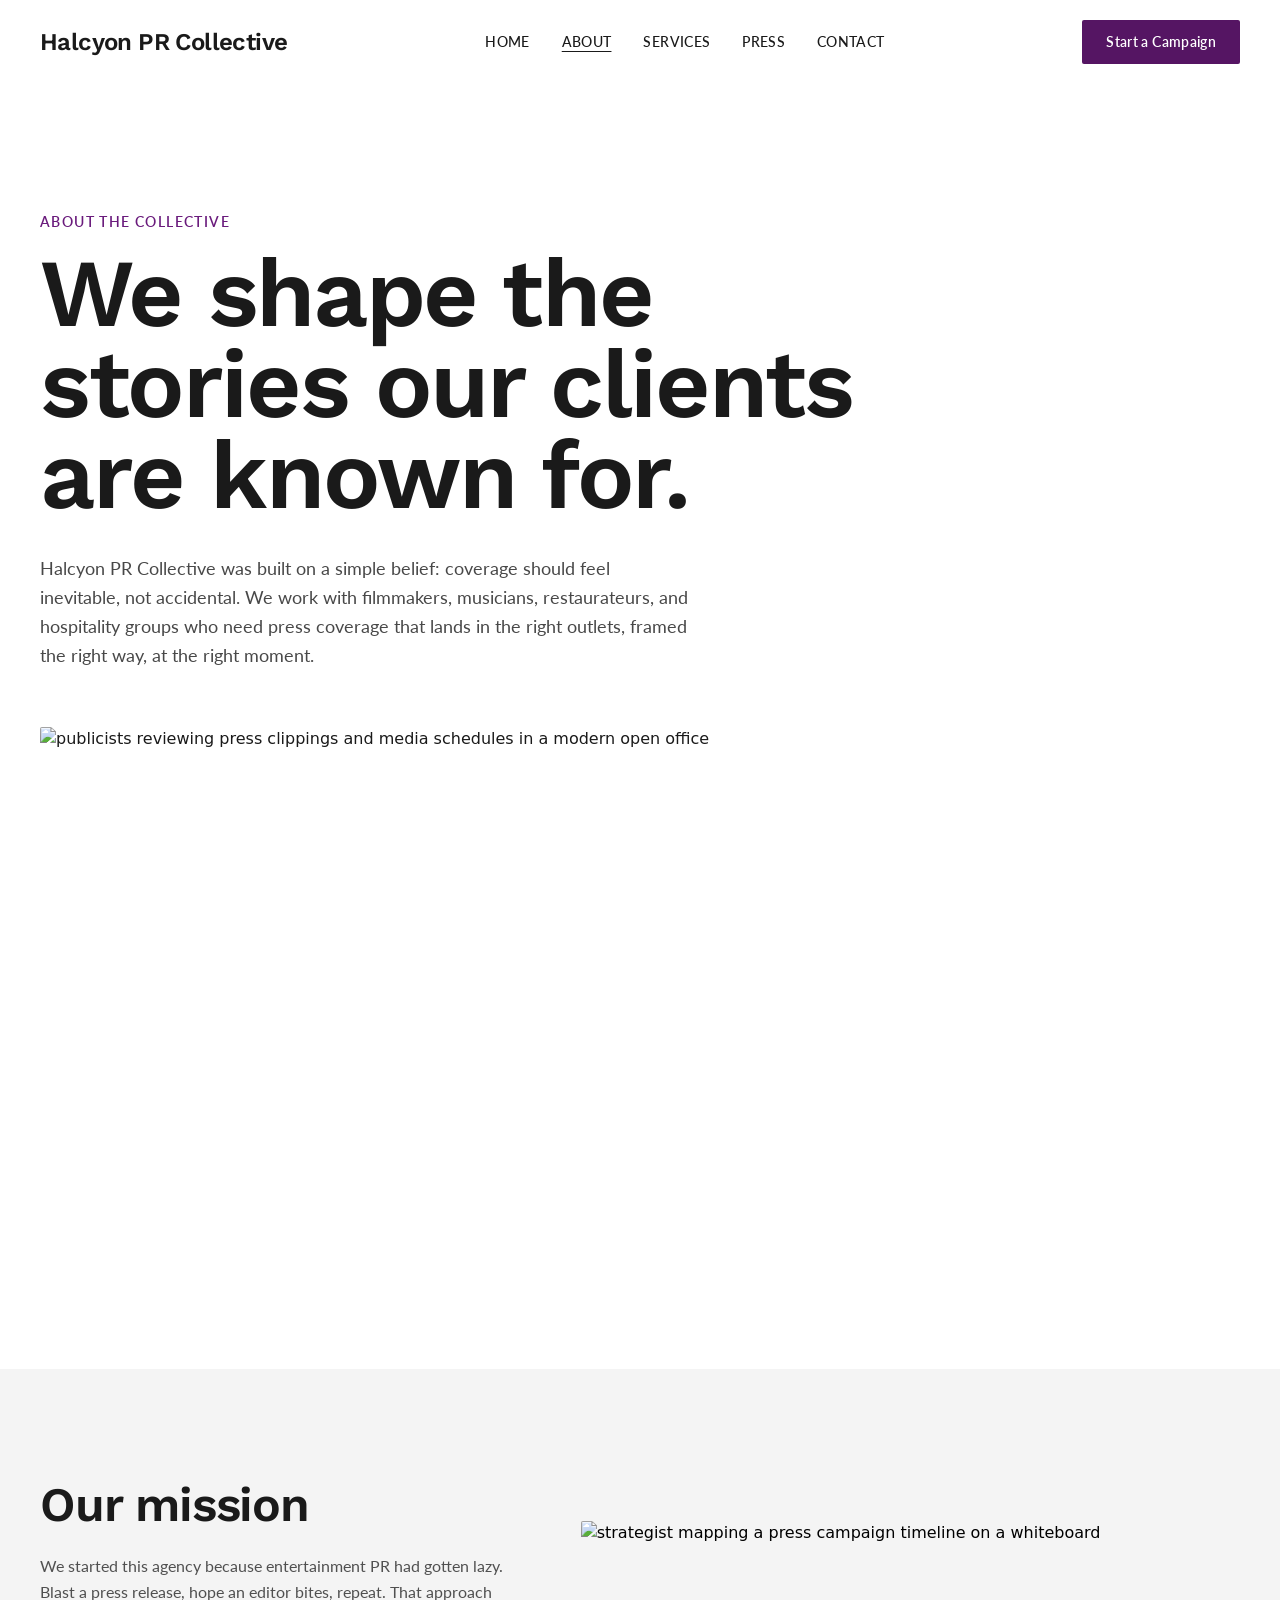
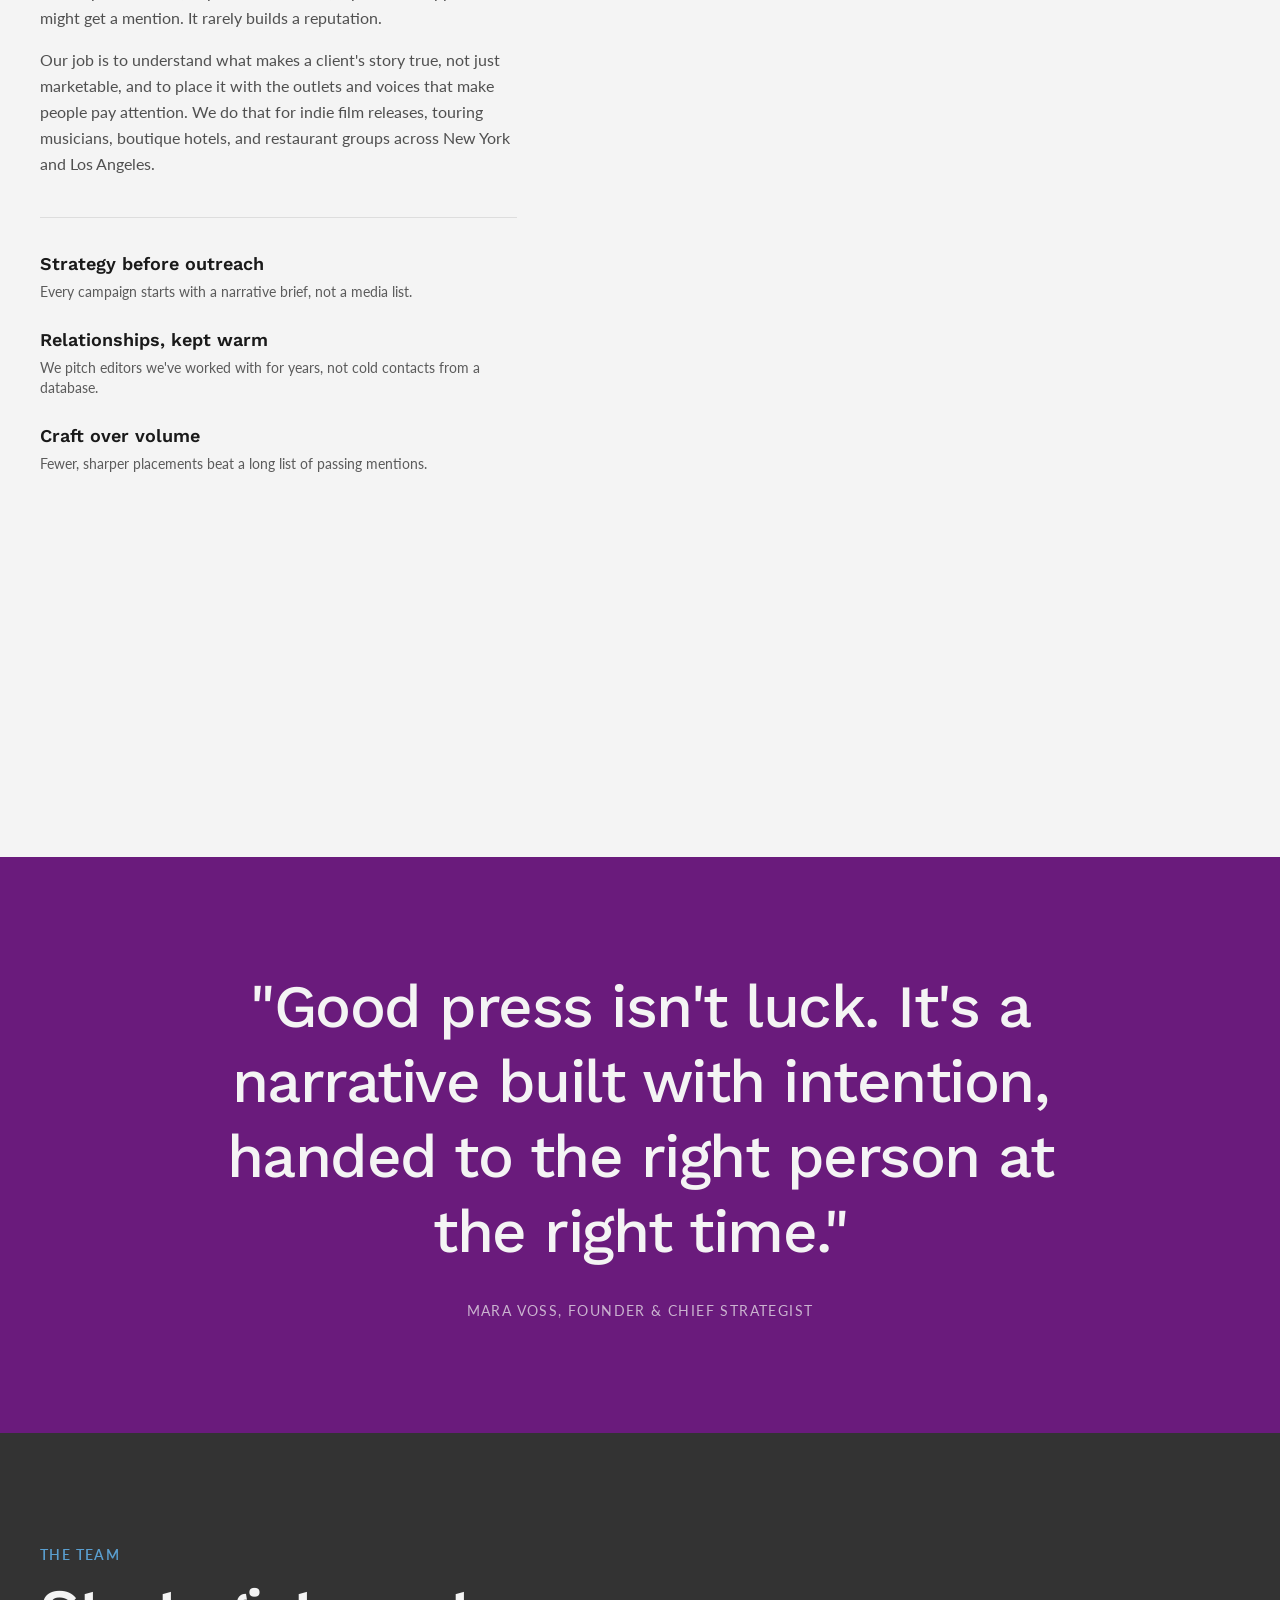
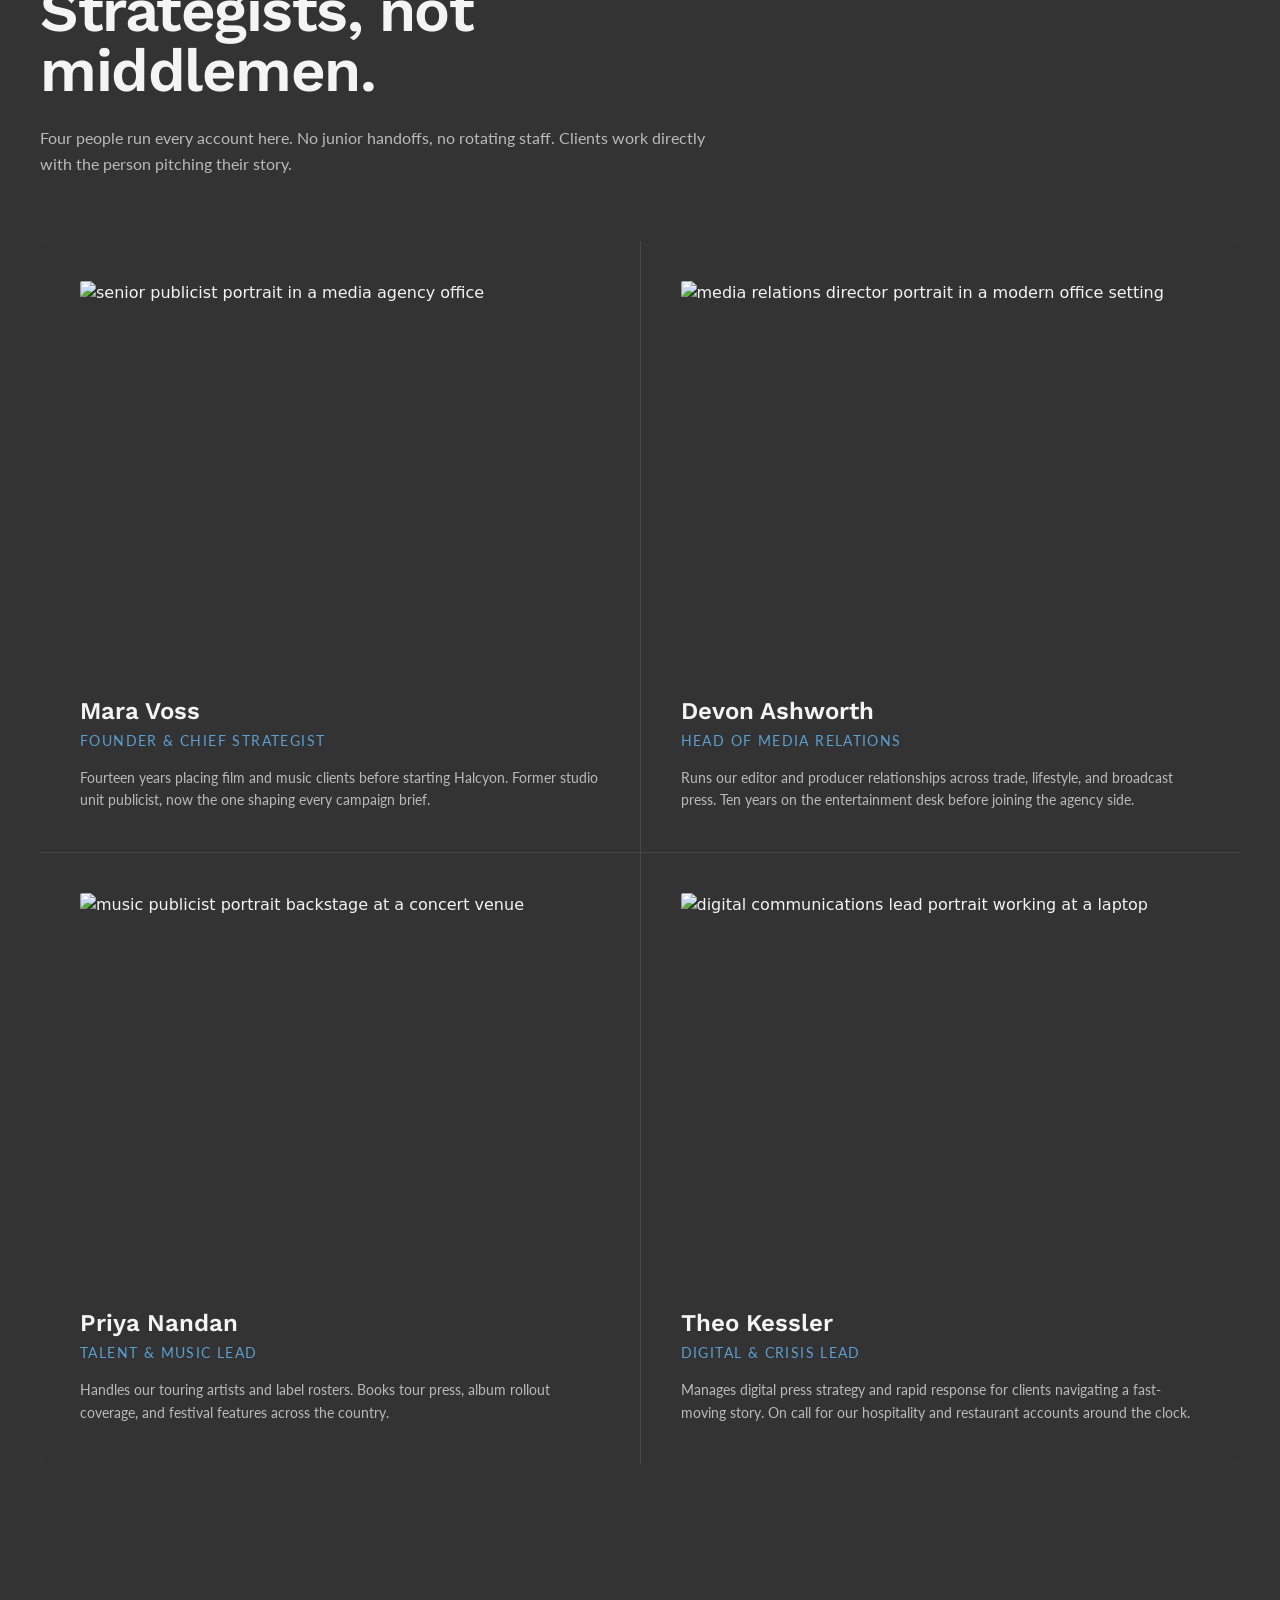
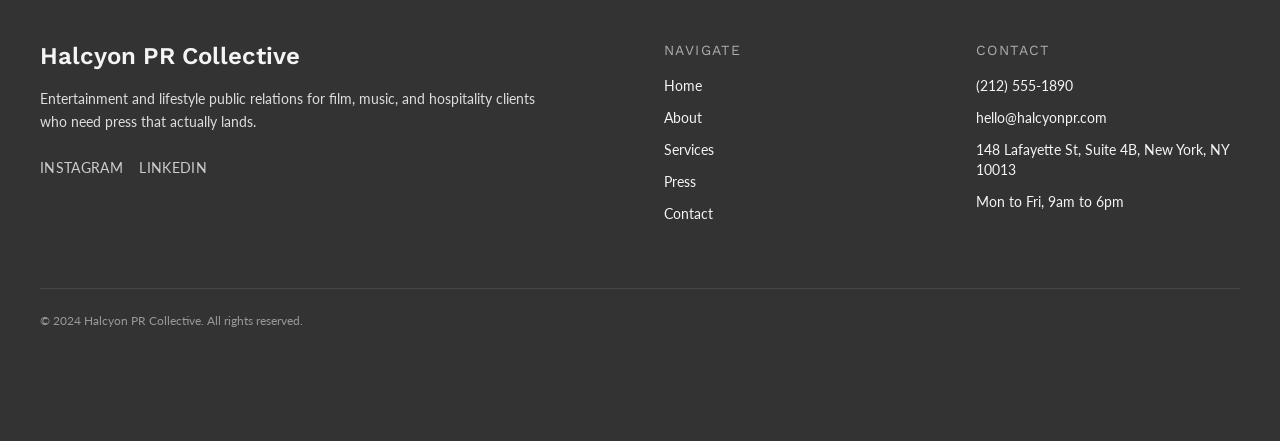
==== about.html @ 3fc552e6 "Initial site generated by Tibly" ====
<!DOCTYPE html>
<html lang="en">
<head>
<meta charset="utf-8">
<meta name="viewport" content="width=device-width, initial-scale=1">
<title>About Halcyon PR Collective | Entertainment & Media PR</title>
<meta name="description" content="Meet the strategists behind Halcyon PR Collective. Learn how our team shapes narratives for film, music, and hospitality clients across entertainment and lifestyle media.">
<link rel="canonical" href="https://halcyon-pr-3889.sites.tibly.ai/about">
<meta property="og:type" content="website">
<meta property="og:url" content="https://halcyon-pr-3889.sites.tibly.ai/about">
<meta property="og:site_name" content="Halcyon PR Collective">
<meta property="og:title" content="About Halcyon PR Collective | Entertainment & Media PR">
<meta property="og:description" content="Meet the strategists behind Halcyon PR Collective. Learn how our team shapes narratives for film, music, and hospitality clients across entertainment and lifestyle media.">
<meta name="twitter:card" content="summary_large_image">
<link rel="icon" href="/favicon.svg" type="image/svg+xml">
<link rel="preconnect" href="https://fonts.googleapis.com">
<link rel="preconnect" href="https://fonts.gstatic.com" crossorigin>
<link href="https://fonts.googleapis.com/css2?family=Work+Sans:wght@300;400;500;600;700;800&family=Lato:wght@300;400;700&display=swap" rel="stylesheet">
<style>details[open] > *:not(summary){animation:tibly-acc .35s ease}@keyframes tibly-acc{from{opacity:0;transform:translateY(-4px)}}</style>
<style>@media (prefers-reduced-motion:no-preference){.tibly-fx{opacity:0;transform:translateY(24px);transition:opacity .7s ease,transform .7s ease}.tibly-fx.tibly-fx-in{opacity:1;transform:none}}</style>
<script>addEventListener('DOMContentLoaded',function(){if(!('IntersectionObserver' in window))return;var io=new IntersectionObserver(function(es){es.forEach(function(en){if(en.isIntersecting){en.target.classList.add('tibly-fx-in');io.unobserve(en.target)}})},{rootMargin:'0px 0px -8% 0px'});document.querySelectorAll('section[data-block] > *').forEach(function(el){if(el.getBoundingClientRect().top>innerHeight){el.classList.add('tibly-fx');io.observe(el)}})});</script>
<style>.tibly-ba{position:relative;overflow:hidden;--ba:50%}.tibly-ba>img{display:block;width:100%;height:100%;object-fit:cover}.tibly-ba .tibly-ba-before{position:absolute;inset:0;clip-path:inset(0 calc(100% - var(--ba)) 0 0)}.tibly-ba .tibly-ba-before img{display:block;width:100%;height:100%;object-fit:cover}.tibly-ba::after{content:'';position:absolute;top:0;bottom:0;left:var(--ba);width:2px;margin-left:-1px;background:#fff;box-shadow:0 0 6px rgba(0,0,0,.55);pointer-events:none;z-index:1}.tibly-ba::before{content:'';position:absolute;top:50%;left:var(--ba);width:44px;height:44px;transform:translate(-50%,-50%);border-radius:9999px;background:rgba(0,0,0,.75) url("data:image/svg+xml,%3Csvg%20xmlns='http://www.w3.org/2000/svg'%20viewBox='0%200%2024%2024'%20fill='%23fff'%3E%3Cpath%20d='M9%206l-6%206%206%206zM15%206l6%206-6%206z'/%3E%3C/svg%3E") center/22px 22px no-repeat;border:2px solid #fff;box-shadow:0 2px 8px rgba(0,0,0,.4);pointer-events:none;z-index:1}.tibly-ba input[type=range]{position:absolute;inset:0;width:100%;height:100%;margin:0;opacity:0;cursor:ew-resize;-webkit-appearance:none;appearance:none;touch-action:none;z-index:2}[data-lightbox]{cursor:zoom-in}.tibly-lb{position:fixed;inset:0;z-index:9999;background:rgba(0,0,0,.92);display:flex;align-items:center;justify-content:center;cursor:zoom-out;padding:24px}.tibly-lb img{max-width:100%;max-height:100%;object-fit:contain}</style>
<script>document.addEventListener('input',function(e){var t=e.target;if(!t||t.type!=='range')return;var c=t.closest&&t.closest('.tibly-ba');if(c)c.style.setProperty('--ba',t.value+'%')});document.addEventListener('click',function(e){var im=e.target.closest&&e.target.closest('[data-lightbox]');if(!im||!(im.currentSrc||im.src))return;e.preventDefault();var o=document.createElement('div');o.className='tibly-lb';var big=document.createElement('img');big.src=im.currentSrc||im.src;big.alt=im.alt||'';o.appendChild(big);o.addEventListener('click',function(){o.remove()});document.addEventListener('keydown',function esc(ev){if(ev.key==='Escape'){o.remove();document.removeEventListener('keydown',esc)}});document.body.appendChild(o)});document.addEventListener('click',function(e){var x=e.target.closest&&e.target.closest('[data-announce-close]');if(!x)return;var b=x.closest('[data-announce]');if(b){b.style.display='none';try{sessionStorage.setItem('tibly-announce','1')}catch(_){}}});addEventListener('DOMContentLoaded',function(){try{if(sessionStorage.getItem('tibly-announce')==='1'){var b=document.querySelector('[data-announce]');if(b)b.style.display='none'}}catch(_){}if('IntersectionObserver' in window&&!matchMedia('(prefers-reduced-motion:reduce)').matches){var els=document.querySelectorAll('[data-count]');if(els.length){var io=new IntersectionObserver(function(es){es.forEach(function(en){if(!en.isIntersecting)return;io.unobserve(en.target);var el=en.target,s=el.textContent||'',m=s.match(/[\d,]*\d(?:\.\d+)?/);if(!m)return;var raw=m[0],num=parseFloat(raw.replace(/,/g,''));if(!isFinite(num))return;var pre=s.slice(0,m.index),post=s.slice(m.index+raw.length),grp=raw.indexOf(',')>=0,dec=(raw.split('.')[1]||'').length,t0=performance.now();requestAnimationFrame(function tick(now){var p=Math.min((now-t0)/1400,1);p=1-Math.pow(1-p,3);var v=(num*p).toFixed(dec);if(grp)v=Number(v).toLocaleString('en-US',{minimumFractionDigits:dec});el.textContent=pre+v+post;if(p<1)requestAnimationFrame(tick)})})},{rootMargin:'0px 0px -10% 0px'});els.forEach(function(el){io.observe(el)})}}var badge=document.querySelector('[data-tibly-open]');if(badge){var src=document.querySelector('[data-tibly-field="hours"]');var txt=(src&&src.textContent||'').toLowerCase();var days=['sun','mon','tue','wed','thu','fri','sat'];var toMin=function(h,mm,ap){h=+h;mm=+(mm||0);if(ap==='pm'&&h!==12)h+=12;if(ap==='am'&&h===12)h=0;return h*60+mm};var spans=[];var re=/(sun|mon|tue|wed|thu|fri|sat|daily|every ?day)[a-z]*\s*(?:[-\u2013\u2014]\s*(sun|mon|tue|wed|thu|fri|sat)[a-z]*)?\s*:?\s*(\d{1,2})(?::(\d{2}))?\s*(am|pm)?\s*[-\u2013\u2014]\s*(\d{1,2})(?::(\d{2}))?\s*(am|pm)?/g,mm;while((mm=re.exec(txt))){var d1=mm[1].slice(0,3),d2=mm[2],ap1=mm[5]||(mm[8]==='pm'&&+mm[3]<=+mm[6]?'am':mm[8]),o=toMin(mm[3],mm[4],ap1),c=toMin(mm[6],mm[7],mm[8]);var from=d1==='dai'||d1==='eve'?0:days.indexOf(d1),to=d2?days.indexOf(d2.slice(0,3)):(d1==='dai'||d1==='eve'?6:from);if(from<0)continue;for(var d=from;;d=(d+1)%7){spans.push([d,o,c]);if(d===to)break}}if(spans.length){var now=new Date(),cur=now.getDay(),min=now.getHours()*60+now.getMinutes();var open=spans.some(function(s){return s[0]===cur&&min>=s[1]&&min<s[2]});badge.textContent=open?(badge.getAttribute('data-open-text')||'Open now'):(badge.getAttribute('data-closed-text')||'Closed now');badge.setAttribute('data-state',open?'open':'closed');badge.hidden=false}}});</script>
<style>header a[aria-current="page"]:not(:has(img,svg)){text-decoration:underline;text-underline-offset:4px;text-decoration-thickness:1px}</style>
<link rel="stylesheet" href="/styles.css?v=c24716ac">
</head>
<body>
<!-- block:header -->
<header class="relative bg-white text-ink">
  <input type="checkbox" id="nav-open" class="peer sr-only">
  <div class="mx-auto flex max-w-7xl items-center justify-between px-6 py-5 md:px-10">
    <a href="/" class="font-display text-2xl font-semibold tracking-tight text-ink">
      <span data-tibly-field="business-name">Halcyon PR Collective</span>
    </a>
    <nav class="hidden items-center gap-8 font-body text-sm font-medium uppercase tracking-wide md:flex">
      <a href="/" class="transition hover:text-brand-700">Home</a>
      <a href="/about" class="transition hover:text-brand-700" aria-current="page">About</a>
      <a href="/services" class="transition hover:text-brand-700">Services</a>
      <a href="/press" class="transition hover:text-brand-700">Press</a>
      <a href="/contact" class="transition hover:text-brand-700">Contact</a>
    </nav>
    <div class="hidden md:flex">
      <a href="/contact" class="btn">Start a Campaign</a>
    </div>
    <label for="nav-open" class="cursor-pointer md:hidden" aria-label="Menu">
      <span class="mb-1.5 block h-0.5 w-6 bg-ink"></span>
      <span class="mb-1.5 block h-0.5 w-6 bg-ink"></span>
      <span class="block h-0.5 w-6 bg-ink"></span>
    </label>
  </div>

  <div class="hidden peer-checked:flex md:hidden fixed inset-0 z-50 flex-col bg-surface text-mist">
    <div class="flex items-center justify-between px-6 py-5">
      <a href="/" class="font-display text-2xl font-semibold tracking-tight text-mist">
        <span data-tibly-field="business-name">Halcyon PR Collective</span>
      </a>
      <label for="nav-open" aria-label="Close" class="cursor-pointer">
        <span class="relative block h-6 w-6">
          <span class="absolute left-0 top-1/2 block h-0.5 w-6 -translate-y-1/2 rotate-45 bg-mist"></span>
          <span class="absolute left-0 top-1/2 block h-0.5 w-6 -translate-y-1/2 -rotate-45 bg-mist"></span>
        </span>
      </label>
    </div>
    <nav class="flex flex-1 flex-col items-start justify-center gap-7 px-8 font-display text-3xl">
      <a href="/" class="transition hover:text-brand-300">Home</a>
      <a href="/about" class="transition hover:text-brand-300" aria-current="page">About</a>
      <a href="/services" class="transition hover:text-brand-300">Services</a>
      <a href="/press" class="transition hover:text-brand-300">Press</a>
      <a href="/contact" class="transition hover:text-brand-300">Contact</a>
    </nav>
    <div class="px-8 pb-10">
      <a href="/contact" class="btn block w-full">Start a Campaign</a>
    </div>
  </div>
</header>
<!-- /block:header -->
<!-- block:statement-hero -->
<section class="bg-white text-ink px-6 py-20 md:px-10 md:py-32" data-block="statement-hero">
  <div class="mx-auto max-w-7xl">
    <p class="font-body text-sm font-semibold uppercase tracking-widest text-brand-600">About the collective</p>
    <h1 class="mt-4 max-w-4xl font-display text-5xl font-semibold leading-[0.95] tracking-tight md:text-8xl">
      We shape the stories our clients are known for.
    </h1>
    <p class="mt-8 max-w-prose font-body text-lg leading-relaxed text-ink/80">
      <span data-tibly-field="business-name">Halcyon PR Collective</span> was built on a simple belief: coverage should feel inevitable, not accidental. We work with filmmakers, musicians, restaurateurs, and hospitality groups who need press coverage that lands in the right outlets, framed the right way, at the right moment.
    </p>
    <div class="mt-14 overflow-hidden rounded-sm">
      <img loading="lazy" src="https://images.pexels.com/photos/7108206/pexels-photo-7108206.jpeg?auto=compress&cs=tinysrgb&h=650&w=940" alt="publicists reviewing press clippings and media schedules in a modern open office" class="aspect-[21/9] w-full object-cover">
    </div>
  </div>
</section>
<!-- /block:statement-hero -->
<!-- block:longform-intro -->
<section class="bg-mist px-6 py-20 md:px-10 md:py-28" data-block="longform-intro">
  <div class="mx-auto grid max-w-7xl grid-cols-1 gap-12 md:grid-cols-12 md:gap-10">
    <div class="md:col-span-5">
      <h2 class="font-display text-3xl font-semibold tracking-tight text-ink md:text-5xl">
        Our mission
      </h2>
      <p class="mt-6 max-w-prose font-body text-base leading-relaxed text-ink/75">
        We started this agency because entertainment PR had gotten lazy. Blast a press release, hope an editor bites, repeat. That approach might get a mention. It rarely builds a reputation.
      </p>
      <p class="mt-4 max-w-prose font-body text-base leading-relaxed text-ink/75">
        Our job is to understand what makes a client's story true, not just marketable, and to place it with the outlets and voices that make people pay attention. We do that for indie film releases, touring musicians, boutique hotels, and restaurant groups across New York and Los Angeles.
      </p>
      <div class="mt-10 space-y-6 border-t border-muted pt-8">
        <div>
          <p class="font-display text-lg font-semibold text-ink">Strategy before outreach</p>
          <p class="mt-1 font-body text-sm text-ink/70">Every campaign starts with a narrative brief, not a media list.</p>
        </div>
        <div>
          <p class="font-display text-lg font-semibold text-ink">Relationships, kept warm</p>
          <p class="mt-1 font-body text-sm text-ink/70">We pitch editors we've worked with for years, not cold contacts from a database.</p>
        </div>
        <div>
          <p class="font-display text-lg font-semibold text-ink">Craft over volume</p>
          <p class="mt-1 font-body text-sm text-ink/70">Fewer, sharper placements beat a long list of passing mentions.</p>
        </div>
      </div>
    </div>
    <div class="md:col-span-7 md:pl-6">
      <div class="overflow-hidden rounded-sm md:mt-10">
        <img loading="lazy" src="https://images.pexels.com/photos/9034260/pexels-photo-9034260.jpeg?auto=compress&cs=tinysrgb&h=650&w=940" alt="strategist mapping a press campaign timeline on a whiteboard" class="aspect-[4/5] w-full object-cover">
      </div>
    </div>
  </div>
</section>
<!-- /block:longform-intro -->
<!-- block:pull-quote -->
<section class="bg-brand-600 px-6 py-20 text-mist md:px-10 md:py-28" data-block="pull-quote">
  <div class="mx-auto max-w-4xl text-center">
    <p class="font-display text-3xl font-medium leading-tight tracking-tight md:text-6xl">
      "Good press isn't luck. It's a narrative built with intention, handed to the right person at the right time."
    </p>
    <p class="mt-8 font-body text-sm uppercase tracking-widest text-mist/70">
      Mara Voss, Founder &amp; Chief Strategist
    </p>
  </div>
</section>
<!-- /block:pull-quote -->
<!-- block:feature-rows -->
<section class="bg-surface px-6 py-20 text-mist md:px-10 md:py-28" data-block="feature-rows">
  <div class="mx-auto max-w-7xl">
    <div class="max-w-2xl">
      <p class="font-body text-sm font-semibold uppercase tracking-widest text-accent-400">The team</p>
      <h2 class="mt-4 font-display text-4xl font-semibold tracking-tight md:text-6xl">
        Strategists, not middlemen.
      </h2>
      <p class="mt-6 font-body text-base leading-relaxed text-mist/70">
        Four people run every account here. No junior handoffs, no rotating staff. Clients work directly with the person pitching their story.
      </p>
    </div>
    <div class="mt-16 grid grid-cols-1 gap-px overflow-hidden rounded-sm bg-white/10 md:grid-cols-2">
      <div class="group bg-surface p-8 transition duration-200 hover:bg-brand-800 md:p-10">
        <div class="overflow-hidden rounded-sm">
          <img loading="lazy" src="https://images.pexels.com/photos/7213662/pexels-photo-7213662.jpeg?auto=compress&cs=tinysrgb&h=650&w=940" alt="senior publicist portrait in a media agency office" class="aspect-[4/3] w-full object-cover transition duration-500 group-hover:scale-105">
        </div>
        <p class="mt-6 font-display text-2xl font-semibold">Mara Voss</p>
        <p class="mt-1 font-body text-sm uppercase tracking-widest text-accent-400">Founder &amp; Chief Strategist</p>
        <p class="mt-4 font-body text-sm leading-relaxed text-mist/70">
          Fourteen years placing film and music clients before starting Halcyon. Former studio unit publicist, now the one shaping every campaign brief.
        </p>
      </div>
      <div class="group bg-surface p-8 transition duration-200 hover:bg-brand-800 md:p-10">
        <div class="overflow-hidden rounded-sm">
          <img loading="lazy" src="https://images.pexels.com/photos/23496901/pexels-photo-23496901.jpeg?auto=compress&cs=tinysrgb&h=650&w=940" alt="media relations director portrait in a modern office setting" class="aspect-[4/3] w-full object-cover transition duration-500 group-hover:scale-105">
        </div>
        <p class="mt-6 font-display text-2xl font-semibold">Devon Ashworth</p>
        <p class="mt-1 font-body text-sm uppercase tracking-widest text-accent-400">Head of Media Relations</p>
        <p class="mt-4 font-body text-sm leading-relaxed text-mist/70">
          Runs our editor and producer relationships across trade, lifestyle, and broadcast press. Ten years on the entertainment desk before joining the agency side.
        </p>
      </div>
      <div class="group bg-surface p-8 transition duration-200 hover:bg-brand-800 md:p-10">
        <div class="overflow-hidden rounded-sm">
          <img loading="lazy" src="https://images.pexels.com/photos/14191239/pexels-photo-14191239.jpeg?auto=compress&cs=tinysrgb&h=650&w=940" alt="music publicist portrait backstage at a concert venue" class="aspect-[4/3] w-full object-cover transition duration-500 group-hover:scale-105">
        </div>
        <p class="mt-6 font-display text-2xl font-semibold">Priya Nandan</p>
        <p class="mt-1 font-body text-sm uppercase tracking-widest text-accent-400">Talent &amp; Music Lead</p>
        <p class="mt-4 font-body text-sm leading-relaxed text-mist/70">
          Handles our touring artists and label rosters. Books tour press, album rollout coverage, and festival features across the country.
        </p>
      </div>
      <div class="group bg-surface p-8 transition duration-200 hover:bg-brand-800 md:p-10">
        <div class="overflow-hidden rounded-sm">
          <img loading="lazy" src="https://images.pexels.com/photos/12498876/pexels-photo-12498876.jpeg?auto=compress&cs=tinysrgb&h=650&w=940" alt="digital communications lead portrait working at a laptop" class="aspect-[4/3] w-full object-cover transition duration-500 group-hover:scale-105">
        </div>
        <p class="mt-6 font-display text-2xl font-semibold">Theo Kessler</p>
        <p class="mt-1 font-body text-sm uppercase tracking-widest text-accent-400">Digital &amp; Crisis Lead</p>
        <p class="mt-4 font-body text-sm leading-relaxed text-mist/70">
          Manages digital press strategy and rapid response for clients navigating a fast-moving story. On call for our hospitality and restaurant accounts around the clock.
        </p>
      </div>
    </div>
  </div>
</section>
<!-- /block:feature-rows -->
<!-- block:footer -->
<footer class="relative bg-surface pb-24 text-mist md:pb-12">
  <div class="mx-auto max-w-7xl px-6 py-16 md:px-10">
    <div class="grid grid-cols-1 gap-12 md:grid-cols-4">
      <div class="md:col-span-2">
        <p class="font-display text-2xl font-semibold">
          <span data-tibly-field="business-name">Halcyon PR Collective</span>
        </p>
        <p class="mt-4 max-w-prose font-body text-sm leading-relaxed text-muted">
          Entertainment and lifestyle public relations for film, music, and hospitality clients who need press that actually lands.
        </p>
        <div class="mt-6 flex flex-wrap gap-4" data-tibly-field="links">
          <a href="https://instagram.com" class="font-body text-sm uppercase tracking-wide text-mist/80 transition hover:text-white">Instagram</a>
          <a href="https://linkedin.com" class="font-body text-sm uppercase tracking-wide text-mist/80 transition hover:text-white">LinkedIn</a>
        </div>
      </div>
      <div>
        <p class="font-display text-sm uppercase tracking-widest text-white/60">Navigate</p>
        <nav class="mt-4 flex flex-col gap-3 font-body text-sm">
          <a href="/" class="transition hover:text-white">Home</a>
          <a href="/about" class="transition hover:text-white">About</a>
          <a href="/services" class="transition hover:text-white">Services</a>
          <a href="/press" class="transition hover:text-white">Press</a>
          <a href="/contact" class="transition hover:text-white">Contact</a>
        </nav>
      </div>
      <div>
        <p class="font-display text-sm uppercase tracking-widest text-white/60">Contact</p>
        <div class="mt-4 flex flex-col gap-3 font-body text-sm">
          <a href="tel:+12125551890" data-tibly-field="phone" class="transition hover:text-white">(212) 555-1890</a>
          <a href="mailto:hello@halcyonpr.com" data-tibly-field="email" class="transition hover:text-white">hello@halcyonpr.com</a>
          <span data-tibly-field="address">148 Lafayette St, Suite 4B, New York, NY 10013</span>
          <span data-tibly-field="hours">Mon to Fri, 9am to 6pm</span>
        </div>
      </div>
    </div>
    <div class="mt-16 border-t border-white/10 pt-6 font-body text-xs text-white/50">
      <p>&copy; 2024 <span data-tibly-field="business-name">Halcyon PR Collective</span>. All rights reserved.</p>
    </div>
  </div>

  <div class="fixed inset-x-0 bottom-0 z-40 md:hidden bg-brand-700">
    <a href="tel:+12125551890" data-tibly-field="phone" class="block w-full py-4 text-center font-body text-base font-semibold uppercase tracking-wide text-white">
      Call (212) 555-1890
    </a>
  </div>
</footer>
<!-- /block:footer -->
  <script async src="https://api.tibly.ai/widget/v1.js"></script>
</body>
</html>
---- styles.css ----
/*! tailwindcss v4.3.2 | MIT License | https://tailwindcss.com */
@layer properties{@supports (((-webkit-hyphens:none)) and (not (margin-trim:inline))) or ((-moz-orient:inline) and (not (color:rgb(from red r g b)))){*,:before,:after,::backdrop{--tw-translate-x:0;--tw-translate-y:0;--tw-translate-z:0;--tw-space-y-reverse:0;--tw-divide-y-reverse:0;--tw-border-style:solid;--tw-gradient-position:initial;--tw-gradient-from:#0000;--tw-gradient-via:#0000;--tw-gradient-to:#0000;--tw-gradient-stops:initial;--tw-gradient-via-stops:initial;--tw-gradient-from-position:0%;--tw-gradient-via-position:50%;--tw-gradient-to-position:100%;--tw-leading:initial;--tw-font-weight:initial;--tw-tracking:initial;--tw-blur:initial;--tw-brightness:initial;--tw-contrast:initial;--tw-grayscale:initial;--tw-hue-rotate:initial;--tw-invert:initial;--tw-opacity:initial;--tw-saturate:initial;--tw-sepia:initial;--tw-drop-shadow:initial;--tw-drop-shadow-color:initial;--tw-drop-shadow-alpha:100%;--tw-drop-shadow-size:initial;--tw-duration:initial;--tw-scale-x:1;--tw-scale-y:1;--tw-scale-z:1;--tw-outline-style:solid;--tw-divide-x-reverse:0}}}@layer theme{:root,:host{--font-sans:ui-sans-serif, system-ui, sans-serif, "Apple Color Emoji", "Segoe UI Emoji", "Segoe UI Symbol", "Noto Color Emoji";--font-mono:ui-monospace, SFMono-Regular, Menlo, Monaco, Consolas, "Liberation Mono", "Courier New", monospace;--color-white:#fff;--spacing:.25rem;--container-sm:24rem;--container-2xl:42rem;--container-4xl:56rem;--container-5xl:64rem;--container-6xl:72rem;--container-7xl:80rem;--text-xs:.75rem;--text-xs--line-height:calc(1 / .75);--text-sm:.875rem;--text-sm--line-height:calc(1.25 / .875);--text-base:1rem;--text-base--line-height:calc(1.5 / 1);--text-lg:1.125rem;--text-lg--line-height:calc(1.75 / 1.125);--text-xl:1.25rem;--text-xl--line-height:calc(1.75 / 1.25);--text-2xl:1.5rem;--text-2xl--line-height:calc(2 / 1.5);--text-3xl:1.875rem;--text-3xl--line-height:calc(2.25 / 1.875);--text-4xl:2.25rem;--text-4xl--line-height:calc(2.5 / 2.25);--text-5xl:3rem;--text-5xl--line-height:1;--text-6xl:3.75rem;--text-6xl--line-height:1;--text-7xl:4.5rem;--text-7xl--line-height:1;--text-8xl:6rem;--text-8xl--line-height:1;--font-weight-medium:500;--font-weight-semibold:600;--tracking-tight:-.025em;--tracking-wide:.025em;--tracking-widest:.1em;--leading-tight:1.25;--leading-relaxed:1.625;--radius-sm:2px;--radius-md:4px;--radius-lg:8px;--blur-3xl:64px;--aspect-video:16 / 9;--default-transition-duration:.15s;--default-transition-timing-function:cubic-bezier(.4, 0, .2, 1);--default-font-family:var(--font-sans);--default-mono-font-family:var(--font-mono);--color-brand-50:#f6eef9;--color-brand-100:#ecdcf3;--color-brand-200:#d9b9e8;--color-brand-300:#c095dc;--color-brand-400:#a06bc7;--color-brand-500:#8547a8;--color-brand-600:#6a1b7c;--color-brand-700:#551563;--color-brand-800:#40104b;--color-brand-900:#2b0a33;--color-accent-50:#eaf3fa;--color-accent-100:#d5e7f5;--color-accent-200:#abcfeb;--color-accent-300:#82b7e0;--color-accent-400:#5a9fd0;--color-accent-500:#337ab7;--color-accent-600:#2a6294;--color-accent-700:#204a70;--color-accent-800:#17334d;--color-accent-900:#0d1d2b;--color-surface:#333;--color-ink:#1a1a1a;--color-mist:#f4f4f4;--color-muted:#ddd;--font-display:"Work Sans", sans-serif;--font-body:"Lato", sans-serif;--animate-marquee:marquee 30s linear infinite;--animate-kenburns:kenburns 18s ease-in-out infinite alternate;--animate-float:float 6s ease-in-out infinite;--animate-pulse-soft:pulse-soft 4s ease-in-out infinite;--animate-spin-slow:spin-slow 24s linear infinite}}@layer base{*,:after,:before,::backdrop{box-sizing:border-box;border:0 solid;margin:0;padding:0}::file-selector-button{box-sizing:border-box;border:0 solid;margin:0;padding:0}html,:host{-webkit-text-size-adjust:100%;tab-size:4;line-height:1.5;font-family:var(--default-font-family,ui-sans-serif, system-ui, sans-serif, "Apple Color Emoji", "Segoe UI Emoji", "Segoe UI Symbol", "Noto Color Emoji");font-feature-settings:var(--default-font-feature-settings,normal);font-variation-settings:var(--default-font-variation-settings,normal);-webkit-tap-highlight-color:transparent}hr{height:0;color:inherit;border-top-width:1px}abbr:where([title]){-webkit-text-decoration:underline dotted;text-decoration:underline dotted}h1,h2,h3,h4,h5,h6{font-size:inherit;font-weight:inherit}a{color:inherit;-webkit-text-decoration:inherit;-webkit-text-decoration:inherit;-webkit-text-decoration:inherit;text-decoration:inherit}b,strong{font-weight:bolder}code,kbd,samp,pre{font-family:var(--default-mono-font-family,ui-monospace, SFMono-Regular, Menlo, Monaco, Consolas, "Liberation Mono", "Courier New", monospace);font-feature-settings:var(--default-mono-font-feature-settings,normal);font-variation-settings:var(--default-mono-font-variation-settings,normal);font-size:1em}small{font-size:80%}sub,sup{vertical-align:baseline;font-size:75%;line-height:0;position:relative}sub{bottom:-.25em}sup{top:-.5em}table{text-indent:0;border-color:inherit;border-collapse:collapse}:-moz-focusring{outline:auto}progress{vertical-align:baseline}summary{display:list-item}ol,ul,menu{list-style:none}img,svg,video,canvas,audio,iframe,embed,object{vertical-align:middle;display:block}img,video{max-width:100%;height:auto}button,input,select,optgroup,textarea{font:inherit;font-feature-settings:inherit;font-variation-settings:inherit;letter-spacing:inherit;color:inherit;opacity:1;background-color:#0000;border-radius:0}::file-selector-button{font:inherit;font-feature-settings:inherit;font-variation-settings:inherit;letter-spacing:inherit;color:inherit;opacity:1;background-color:#0000;border-radius:0}:where(select:is([multiple],[size])) optgroup{font-weight:bolder}:where(select:is([multiple],[size])) optgroup option{padding-inline-start:20px}::file-selector-button{margin-inline-end:4px}::placeholder{opacity:1}@supports (not ((-webkit-appearance:-apple-pay-button))) or (contain-intrinsic-size:1px){::placeholder{color:currentColor}@supports (color:color-mix(in lab, red, red)){::placeholder{color:color-mix(in oklab, currentcolor 50%, transparent)}}}textarea{resize:vertical}::-webkit-search-decoration{-webkit-appearance:none}::-webkit-date-and-time-value{min-height:1lh;text-align:inherit}::-webkit-datetime-edit{display:inline-flex}::-webkit-datetime-edit-fields-wrapper{padding:0}::-webkit-datetime-edit{padding-block:0}::-webkit-datetime-edit-year-field{padding-block:0}::-webkit-datetime-edit-month-field{padding-block:0}::-webkit-datetime-edit-day-field{padding-block:0}::-webkit-datetime-edit-hour-field{padding-block:0}::-webkit-datetime-edit-minute-field{padding-block:0}::-webkit-datetime-edit-second-field{padding-block:0}::-webkit-datetime-edit-millisecond-field{padding-block:0}::-webkit-datetime-edit-meridiem-field{padding-block:0}::-webkit-calendar-picker-indicator{line-height:1}:-moz-ui-invalid{box-shadow:none}button,input:where([type=button],[type=reset],[type=submit]){appearance:button}::file-selector-button{appearance:button}::-webkit-inner-spin-button{height:auto}::-webkit-outer-spin-button{height:auto}[hidden]:where(:not([hidden=until-found])){display:none!important}}@layer components{.btn{justify-content:center;align-items:center;gap:calc(var(--spacing) * 2);border-radius:var(--radius-sm);background-color:var(--color-brand-700);padding-inline:calc(var(--spacing) * 6);padding-block:calc(var(--spacing) * 3);font-family:var(--font-body);font-size:var(--text-sm);line-height:var(--tw-leading,var(--text-sm--line-height));--tw-font-weight:var(--font-weight-semibold);font-weight:var(--font-weight-semibold);--tw-tracking:var(--tracking-wide);letter-spacing:var(--tracking-wide);color:var(--color-white);transition-property:color,background-color,border-color,outline-color,text-decoration-color,fill,stroke,--tw-gradient-from,--tw-gradient-via,--tw-gradient-to,opacity,box-shadow,transform,translate,scale,rotate,filter,-webkit-backdrop-filter,backdrop-filter,display,content-visibility,overlay,pointer-events;transition-timing-function:var(--tw-ease,var(--default-transition-timing-function));transition-duration:var(--tw-duration,var(--default-transition-duration));--tw-duration:.2s;transition-duration:.2s;display:inline-flex}@media (hover:hover){.btn:hover{background-color:var(--color-brand-800)}}.btn:focus-visible{outline-style:var(--tw-outline-style);outline-width:1px;outline-style:var(--tw-outline-style);outline-offset:2px;outline-width:2px;outline-color:var(--color-brand-700)}.btn-secondary{justify-content:center;align-items:center;gap:calc(var(--spacing) * 2);border-radius:var(--radius-sm);border-style:var(--tw-border-style);border-width:1px;border-color:var(--color-ink);padding-inline:calc(var(--spacing) * 6);padding-block:calc(var(--spacing) * 3);font-family:var(--font-body);font-size:var(--text-sm);line-height:var(--tw-leading,var(--text-sm--line-height));--tw-font-weight:var(--font-weight-semibold);font-weight:var(--font-weight-semibold);--tw-tracking:var(--tracking-wide);letter-spacing:var(--tracking-wide);color:var(--color-ink);transition-property:color,background-color,border-color,outline-color,text-decoration-color,fill,stroke,--tw-gradient-from,--tw-gradient-via,--tw-gradient-to,opacity,box-shadow,transform,translate,scale,rotate,filter,-webkit-backdrop-filter,backdrop-filter,display,content-visibility,overlay,pointer-events;transition-timing-function:var(--tw-ease,var(--default-transition-timing-function));transition-duration:var(--tw-duration,var(--default-transition-duration));--tw-duration:.2s;transition-duration:.2s;display:inline-flex}@media (hover:hover){.btn-secondary:hover{background-color:var(--color-ink);color:var(--color-white)}}.btn-secondary:focus-visible{outline-style:var(--tw-outline-style);outline-width:1px;outline-style:var(--tw-outline-style);outline-offset:2px;outline-width:2px;outline-color:var(--color-ink)}.card{border-radius:var(--radius-sm);border-style:var(--tw-border-style);border-width:1px;border-color:var(--color-muted);background-color:var(--color-white);padding:calc(var(--spacing) * 6);transition-property:color,background-color,border-color,outline-color,text-decoration-color,fill,stroke,--tw-gradient-from,--tw-gradient-via,--tw-gradient-to,opacity,box-shadow,transform,translate,scale,rotate,filter,-webkit-backdrop-filter,backdrop-filter,display,content-visibility,overlay,pointer-events;transition-timing-function:var(--tw-ease,var(--default-transition-timing-function));transition-duration:var(--tw-duration,var(--default-transition-duration));--tw-duration:.2s;transition-duration:.2s}@media (hover:hover){.card:hover{border-color:var(--color-brand-300)}}}@layer utilities{.pointer-events-none{pointer-events:none}.sr-only{clip-path:inset(50%);white-space:nowrap;border-width:0;width:1px;height:1px;margin:-1px;padding:0;position:absolute;overflow:hidden}.absolute{position:absolute}.fixed{position:fixed}.relative{position:relative}.inset-0{inset:0}.inset-x-0{inset-inline:0}.top-1\/2{top:50%}.top-10{top:calc(var(--spacing) * 10)}.-right-6{right:calc(var(--spacing) * -6)}.-right-24{right:calc(var(--spacing) * -24)}.-bottom-6{bottom:calc(var(--spacing) * -6)}.bottom-0{bottom:0}.left-0{left:0}.z-40{z-index:40}.z-50{z-index:50}.order-1{order:1}.order-2{order:2}.mx-auto{margin-inline:auto}.mt-1{margin-top:var(--spacing)}.mt-3{margin-top:calc(var(--spacing) * 3)}.mt-4{margin-top:calc(var(--spacing) * 4)}.mt-5{margin-top:calc(var(--spacing) * 5)}.mt-6{margin-top:calc(var(--spacing) * 6)}.mt-8{margin-top:calc(var(--spacing) * 8)}.mt-10{margin-top:calc(var(--spacing) * 10)}.mt-14{margin-top:calc(var(--spacing) * 14)}.mt-16{margin-top:calc(var(--spacing) * 16)}.mb-1\.5{margin-bottom:calc(var(--spacing) * 1.5)}.mb-4{margin-bottom:calc(var(--spacing) * 4)}.mb-5{margin-bottom:calc(var(--spacing) * 5)}.mb-14{margin-bottom:calc(var(--spacing) * 14)}.block{display:block}.flex{display:flex}.grid{display:grid}.hidden{display:none}.inline-block{display:inline-block}.inline-flex{display:inline-flex}.table{display:table}.aspect-\[3\/4\]{aspect-ratio:3/4}.aspect-\[4\/3\]{aspect-ratio:4/3}.aspect-\[4\/5\]{aspect-ratio:4/5}.aspect-\[21\/9\]{aspect-ratio:21/9}.aspect-square{aspect-ratio:1}.aspect-video{aspect-ratio:var(--aspect-video)}.h-0\.5{height:calc(var(--spacing) * .5)}.h-6{height:calc(var(--spacing) * 6)}.h-24{height:calc(var(--spacing) * 24)}.h-72{height:calc(var(--spacing) * 72)}.w-6{width:calc(var(--spacing) * 6)}.w-20{width:calc(var(--spacing) * 20)}.w-24{width:calc(var(--spacing) * 24)}.w-72{width:calc(var(--spacing) * 72)}.w-full{width:100%}.w-max{width:max-content}.max-w-2xl{max-width:var(--container-2xl)}.max-w-4xl{max-width:var(--container-4xl)}.max-w-5xl{max-width:var(--container-5xl)}.max-w-6xl{max-width:var(--container-6xl)}.max-w-7xl{max-width:var(--container-7xl)}.max-w-prose{max-width:65ch}.max-w-sm{max-width:var(--container-sm)}.flex-1{flex:1}.shrink-0{flex-shrink:0}.-translate-y-1\/2{--tw-translate-y:calc(calc(1 / 2 * 100%) * -1);translate:var(--tw-translate-x) var(--tw-translate-y)}.-rotate-45{rotate:-45deg}.rotate-45{rotate:45deg}.animate-float{animation:var(--animate-float)}.animate-marquee{animation:var(--animate-marquee)}.cursor-pointer{cursor:pointer}.columns-1{columns:1}.columns-2{columns:2}.break-inside-avoid{break-inside:avoid}.grid-cols-1{grid-template-columns:repeat(1,minmax(0,1fr))}.flex-col{flex-direction:column}.flex-wrap{flex-wrap:wrap}.items-baseline{align-items:baseline}.items-center{align-items:center}.items-start{align-items:flex-start}.justify-between{justify-content:space-between}.justify-center{justify-content:center}.gap-2{gap:calc(var(--spacing) * 2)}.gap-3{gap:calc(var(--spacing) * 3)}.gap-4{gap:calc(var(--spacing) * 4)}.gap-5{gap:calc(var(--spacing) * 5)}.gap-6{gap:calc(var(--spacing) * 6)}.gap-7{gap:calc(var(--spacing) * 7)}.gap-8{gap:calc(var(--spacing) * 8)}.gap-10{gap:calc(var(--spacing) * 10)}.gap-12{gap:calc(var(--spacing) * 12)}.gap-14{gap:calc(var(--spacing) * 14)}.gap-16{gap:calc(var(--spacing) * 16)}.gap-px{gap:1px}:where(.space-y-5>:not(:last-child)){--tw-space-y-reverse:0;margin-block-start:calc(calc(var(--spacing) * 5) * var(--tw-space-y-reverse));margin-block-end:calc(calc(var(--spacing) * 5) * calc(1 - var(--tw-space-y-reverse)))}:where(.space-y-6>:not(:last-child)){--tw-space-y-reverse:0;margin-block-start:calc(calc(var(--spacing) * 6) * var(--tw-space-y-reverse));margin-block-end:calc(calc(var(--spacing) * 6) * calc(1 - var(--tw-space-y-reverse)))}:where(.space-y-20>:not(:last-child)){--tw-space-y-reverse:0;margin-block-start:calc(calc(var(--spacing) * 20) * var(--tw-space-y-reverse));margin-block-end:calc(calc(var(--spacing) * 20) * calc(1 - var(--tw-space-y-reverse)))}:where(.divide-y>:not(:last-child)){--tw-divide-y-reverse:0;border-bottom-style:var(--tw-border-style);border-top-style:var(--tw-border-style);border-top-width:calc(1px * var(--tw-divide-y-reverse));border-bottom-width:calc(1px * calc(1 - var(--tw-divide-y-reverse)))}:where(.divide-white\/10>:not(:last-child)){border-color:#ffffff1a}@supports (color:color-mix(in lab, red, red)){:where(.divide-white\/10>:not(:last-child)){border-color:color-mix(in oklab, var(--color-white) 10%, transparent)}}.overflow-hidden{overflow:hidden}.rounded-full{border-radius:3.40282e38px}.rounded-sm{border-radius:var(--radius-sm)}.border{border-style:var(--tw-border-style);border-width:1px}.border-0{border-style:var(--tw-border-style);border-width:0}.border-y{border-block-style:var(--tw-border-style);border-block-width:1px}.border-t{border-top-style:var(--tw-border-style);border-top-width:1px}.border-muted{border-color:var(--color-muted)}.border-white{border-color:var(--color-white)}.border-white\/10{border-color:#ffffff1a}@supports (color:color-mix(in lab, red, red)){.border-white\/10{border-color:color-mix(in oklab, var(--color-white) 10%, transparent)}}.bg-brand-600{background-color:var(--color-brand-600)}.bg-brand-700{background-color:var(--color-brand-700)}.bg-brand-700\/30{background-color:#5515634d}@supports (color:color-mix(in lab, red, red)){.bg-brand-700\/30{background-color:color-mix(in oklab, var(--color-brand-700) 30%, transparent)}}.bg-ink{background-color:var(--color-ink)}.bg-mist{background-color:var(--color-mist)}.bg-surface{background-color:var(--color-surface)}.bg-white{background-color:var(--color-white)}.bg-white\/10{background-color:#ffffff1a}@supports (color:color-mix(in lab, red, red)){.bg-white\/10{background-color:color-mix(in oklab, var(--color-white) 10%, transparent)}}.bg-gradient-to-r{--tw-gradient-position:to right in oklab;background-image:linear-gradient(var(--tw-gradient-stops))}.from-brand-600{--tw-gradient-from:var(--color-brand-600);--tw-gradient-stops:var(--tw-gradient-via-stops,var(--tw-gradient-position), var(--tw-gradient-from) var(--tw-gradient-from-position), var(--tw-gradient-to) var(--tw-gradient-to-position))}.to-accent-500{--tw-gradient-to:var(--color-accent-500);--tw-gradient-stops:var(--tw-gradient-via-stops,var(--tw-gradient-position), var(--tw-gradient-from) var(--tw-gradient-from-position), var(--tw-gradient-to) var(--tw-gradient-to-position))}.bg-clip-text{-webkit-background-clip:text;background-clip:text}.object-cover{object-fit:cover}.p-8{padding:calc(var(--spacing) * 8)}.px-2{padding-inline:calc(var(--spacing) * 2)}.px-4{padding-inline:calc(var(--spacing) * 4)}.px-6{padding-inline:calc(var(--spacing) * 6)}.px-8{padding-inline:calc(var(--spacing) * 8)}.py-1{padding-block:var(--spacing)}.py-3{padding-block:calc(var(--spacing) * 3)}.py-4{padding-block:calc(var(--spacing) * 4)}.py-5{padding-block:calc(var(--spacing) * 5)}.py-10{padding-block:calc(var(--spacing) * 10)}.py-16{padding-block:calc(var(--spacing) * 16)}.py-20{padding-block:calc(var(--spacing) * 20)}.py-24{padding-block:calc(var(--spacing) * 24)}.pt-6{padding-top:calc(var(--spacing) * 6)}.pt-8{padding-top:calc(var(--spacing) * 8)}.pt-12{padding-top:calc(var(--spacing) * 12)}.pr-0{padding-right:0}.pb-10{padding-bottom:calc(var(--spacing) * 10)}.pb-24{padding-bottom:calc(var(--spacing) * 24)}.pl-0{padding-left:0}.text-center{text-align:center}.font-body{font-family:var(--font-body)}.font-display{font-family:var(--font-display)}.text-2xl{font-size:var(--text-2xl);line-height:var(--tw-leading,var(--text-2xl--line-height))}.text-3xl{font-size:var(--text-3xl);line-height:var(--tw-leading,var(--text-3xl--line-height))}.text-4xl{font-size:var(--text-4xl);line-height:var(--tw-leading,var(--text-4xl--line-height))}.text-5xl{font-size:var(--text-5xl);line-height:var(--tw-leading,var(--text-5xl--line-height))}.text-6xl{font-size:var(--text-6xl);line-height:var(--tw-leading,var(--text-6xl--line-height))}.text-base{font-size:var(--text-base);line-height:var(--tw-leading,var(--text-base--line-height))}.text-lg{font-size:var(--text-lg);line-height:var(--tw-leading,var(--text-lg--line-height))}.text-sm{font-size:var(--text-sm);line-height:var(--tw-leading,var(--text-sm--line-height))}.text-xl{font-size:var(--text-xl);line-height:var(--tw-leading,var(--text-xl--line-height))}.text-xs{font-size:var(--text-xs);line-height:var(--tw-leading,var(--text-xs--line-height))}.leading-\[0\.95\]{--tw-leading:.95;line-height:.95}.leading-\[1\.05\]{--tw-leading:1.05;line-height:1.05}.leading-relaxed{--tw-leading:var(--leading-relaxed);line-height:var(--leading-relaxed)}.leading-tight{--tw-leading:var(--leading-tight);line-height:var(--leading-tight)}.font-medium{--tw-font-weight:var(--font-weight-medium);font-weight:var(--font-weight-medium)}.font-semibold{--tw-font-weight:var(--font-weight-semibold);font-weight:var(--font-weight-semibold)}.tracking-tight{--tw-tracking:var(--tracking-tight);letter-spacing:var(--tracking-tight)}.tracking-wide{--tw-tracking:var(--tracking-wide);letter-spacing:var(--tracking-wide)}.tracking-widest{--tw-tracking:var(--tracking-widest);letter-spacing:var(--tracking-widest)}.text-accent-400{color:var(--color-accent-400)}.text-accent-500{color:var(--color-accent-500)}.text-accent-600{color:var(--color-accent-600)}.text-brand-100{color:var(--color-brand-100)}.text-brand-300{color:var(--color-brand-300)}.text-brand-400{color:var(--color-brand-400)}.text-brand-600{color:var(--color-brand-600)}.text-brand-700{color:var(--color-brand-700)}.text-ink{color:var(--color-ink)}.text-ink\/40{color:#1a1a1a66}@supports (color:color-mix(in lab, red, red)){.text-ink\/40{color:color-mix(in oklab, var(--color-ink) 40%, transparent)}}.text-ink\/50{color:#1a1a1a80}@supports (color:color-mix(in lab, red, red)){.text-ink\/50{color:color-mix(in oklab, var(--color-ink) 50%, transparent)}}.text-ink\/60{color:#1a1a1a99}@supports (color:color-mix(in lab, red, red)){.text-ink\/60{color:color-mix(in oklab, var(--color-ink) 60%, transparent)}}.text-ink\/70{color:#1a1a1ab3}@supports (color:color-mix(in lab, red, red)){.text-ink\/70{color:color-mix(in oklab, var(--color-ink) 70%, transparent)}}.text-ink\/75{color:#1a1a1abf}@supports (color:color-mix(in lab, red, red)){.text-ink\/75{color:color-mix(in oklab, var(--color-ink) 75%, transparent)}}.text-ink\/80{color:#1a1a1acc}@supports (color:color-mix(in lab, red, red)){.text-ink\/80{color:color-mix(in oklab, var(--color-ink) 80%, transparent)}}.text-mist{color:var(--color-mist)}.text-mist\/70{color:#f4f4f4b3}@supports (color:color-mix(in lab, red, red)){.text-mist\/70{color:color-mix(in oklab, var(--color-mist) 70%, transparent)}}.text-mist\/80{color:#f4f4f4cc}@supports (color:color-mix(in lab, red, red)){.text-mist\/80{color:color-mix(in oklab, var(--color-mist) 80%, transparent)}}.text-muted{color:var(--color-muted)}.text-transparent{color:#0000}.text-white{color:var(--color-white)}.text-white\/30{color:#ffffff4d}@supports (color:color-mix(in lab, red, red)){.text-white\/30{color:color-mix(in oklab, var(--color-white) 30%, transparent)}}.text-white\/50{color:#ffffff80}@supports (color:color-mix(in lab, red, red)){.text-white\/50{color:color-mix(in oklab, var(--color-white) 50%, transparent)}}.text-white\/60{color:#fff9}@supports (color:color-mix(in lab, red, red)){.text-white\/60{color:color-mix(in oklab, var(--color-white) 60%, transparent)}}.text-white\/70{color:#ffffffb3}@supports (color:color-mix(in lab, red, red)){.text-white\/70{color:color-mix(in oklab, var(--color-white) 70%, transparent)}}.text-white\/80{color:#fffc}@supports (color:color-mix(in lab, red, red)){.text-white\/80{color:color-mix(in oklab, var(--color-white) 80%, transparent)}}.uppercase{text-transform:uppercase}.underline{text-decoration-line:underline}.decoration-white\/30{text-decoration-color:#ffffff4d}@supports (color:color-mix(in lab, red, red)){.decoration-white\/30{-webkit-text-decoration-color:color-mix(in oklab, var(--color-white) 30%, transparent);-webkit-text-decoration-color:color-mix(in oklab, var(--color-white) 30%, transparent);text-decoration-color:color-mix(in oklab, var(--color-white) 30%, transparent)}}.decoration-2{text-decoration-thickness:2px}.underline-offset-4{text-underline-offset:4px}.blur-3xl{--tw-blur:blur(var(--blur-3xl));filter:var(--tw-blur,) var(--tw-brightness,) var(--tw-contrast,) var(--tw-grayscale,) var(--tw-hue-rotate,) var(--tw-invert,) var(--tw-saturate,) var(--tw-sepia,) var(--tw-drop-shadow,)}.transition{transition-property:color,background-color,border-color,outline-color,text-decoration-color,fill,stroke,--tw-gradient-from,--tw-gradient-via,--tw-gradient-to,opacity,box-shadow,transform,translate,scale,rotate,filter,-webkit-backdrop-filter,backdrop-filter,display,content-visibility,overlay,pointer-events;transition-timing-function:var(--tw-ease,var(--default-transition-timing-function));transition-duration:var(--tw-duration,var(--default-transition-duration))}.transition-transform{transition-property:transform,translate,scale,rotate;transition-timing-function:var(--tw-ease,var(--default-transition-timing-function));transition-duration:var(--tw-duration,var(--default-transition-duration))}.duration-200{--tw-duration:.2s;transition-duration:.2s}.duration-500{--tw-duration:.5s;transition-duration:.5s}@media (hover:hover){.group-hover\:scale-105:is(:where(.group):hover *){--tw-scale-x:105%;--tw-scale-y:105%;--tw-scale-z:105%;scale:var(--tw-scale-x) var(--tw-scale-y)}}.peer-checked\:flex:is(:where(.peer):checked~*){display:flex}.placeholder\:text-ink\/30::placeholder{color:#1a1a1a4d}@supports (color:color-mix(in lab, red, red)){.placeholder\:text-ink\/30::placeholder{color:color-mix(in oklab, var(--color-ink) 30%, transparent)}}@media (hover:hover){.hover\:bg-brand-100:hover{background-color:var(--color-brand-100)}.hover\:bg-brand-800:hover{background-color:var(--color-brand-800)}.hover\:bg-mist:hover{background-color:var(--color-mist)}.hover\:bg-surface\/60:hover{background-color:#3339}@supports (color:color-mix(in lab, red, red)){.hover\:bg-surface\/60:hover{background-color:color-mix(in oklab, var(--color-surface) 60%, transparent)}}.hover\:bg-white:hover{background-color:var(--color-white)}.hover\:text-accent-300:hover{color:var(--color-accent-300)}.hover\:text-brand-300:hover{color:var(--color-brand-300)}.hover\:text-brand-700:hover{color:var(--color-brand-700)}.hover\:text-brand-800:hover{color:var(--color-brand-800)}.hover\:text-white:hover{color:var(--color-white)}.hover\:decoration-white:hover{-webkit-text-decoration-color:var(--color-white);-webkit-text-decoration-color:var(--color-white);text-decoration-color:var(--color-white)}}.focus\:border-brand-600:focus{border-color:var(--color-brand-600)}.focus\:outline-none:focus{--tw-outline-style:none;outline-style:none}.focus-visible\:outline:focus-visible{outline-style:var(--tw-outline-style);outline-width:1px}.focus-visible\:outline-2:focus-visible{outline-style:var(--tw-outline-style);outline-width:2px}.focus-visible\:outline-offset-2:focus-visible{outline-offset:2px}.focus-visible\:outline-white:focus-visible{outline-color:var(--color-white)}.data-\[state\=closed\]\:bg-muted[data-state=closed]{background-color:var(--color-muted)}.data-\[state\=closed\]\:text-ink[data-state=closed]{color:var(--color-ink)}.data-\[state\=open\]\:bg-accent-500[data-state=open]{background-color:var(--color-accent-500)}.data-\[state\=open\]\:text-white[data-state=open]{color:var(--color-white)}@media (min-width:40rem){.sm\:w-auto{width:auto}.sm\:columns-2{columns:2}.sm\:grid-cols-2{grid-template-columns:repeat(2,minmax(0,1fr))}}@media (min-width:48rem){.md\:order-1{order:1}.md\:order-2{order:2}.md\:col-span-2{grid-column:span 2/span 2}.md\:col-span-4{grid-column:span 4/span 4}.md\:col-span-5{grid-column:span 5/span 5}.md\:col-span-6{grid-column:span 6/span 6}.md\:col-span-7{grid-column:span 7/span 7}.md\:col-span-8{grid-column:span 8/span 8}.md\:col-start-6{grid-column-start:6}.md\:col-start-7{grid-column-start:7}.md\:col-start-8{grid-column-start:8}.md\:mt-10{margin-top:calc(var(--spacing) * 10)}.md\:block{display:block}.md\:flex{display:flex}.md\:hidden{display:none}.md\:columns-3{columns:3}.md\:columns-4{columns:4}.md\:grid-cols-2{grid-template-columns:repeat(2,minmax(0,1fr))}.md\:grid-cols-4{grid-template-columns:repeat(4,minmax(0,1fr))}.md\:grid-cols-12{grid-template-columns:repeat(12,minmax(0,1fr))}.md\:flex-row{flex-direction:row}.md\:items-end{align-items:flex-end}.md\:justify-between{justify-content:space-between}.md\:gap-8{gap:calc(var(--spacing) * 8)}.md\:gap-10{gap:calc(var(--spacing) * 10)}:where(.md\:space-y-32>:not(:last-child)){--tw-space-y-reverse:0;margin-block-start:calc(calc(var(--spacing) * 32) * var(--tw-space-y-reverse));margin-block-end:calc(calc(var(--spacing) * 32) * calc(1 - var(--tw-space-y-reverse)))}:where(.md\:divide-x>:not(:last-child)){--tw-divide-x-reverse:0;border-inline-style:var(--tw-border-style);border-inline-start-width:calc(1px * var(--tw-divide-x-reverse));border-inline-end-width:calc(1px * calc(1 - var(--tw-divide-x-reverse)))}:where(.md\:divide-y-0>:not(:last-child)){--tw-divide-y-reverse:0;border-bottom-style:var(--tw-border-style);border-top-style:var(--tw-border-style);border-top-width:calc(0px * var(--tw-divide-y-reverse));border-bottom-width:calc(0px * calc(1 - var(--tw-divide-y-reverse)))}.md\:p-10{padding:calc(var(--spacing) * 10)}.md\:px-10{padding-inline:calc(var(--spacing) * 10)}.md\:py-28{padding-block:calc(var(--spacing) * 28)}.md\:py-32{padding-block:calc(var(--spacing) * 32)}.md\:py-36{padding-block:calc(var(--spacing) * 36)}.md\:pt-3{padding-top:calc(var(--spacing) * 3)}.md\:pr-12{padding-right:calc(var(--spacing) * 12)}.md\:pb-12{padding-bottom:calc(var(--spacing) * 12)}.md\:pl-6{padding-left:calc(var(--spacing) * 6)}.md\:pl-12{padding-left:calc(var(--spacing) * 12)}.md\:text-4xl{font-size:var(--text-4xl);line-height:var(--tw-leading,var(--text-4xl--line-height))}.md\:text-5xl{font-size:var(--text-5xl);line-height:var(--tw-leading,var(--text-5xl--line-height))}.md\:text-6xl{font-size:var(--text-6xl);line-height:var(--tw-leading,var(--text-6xl--line-height))}.md\:text-7xl{font-size:var(--text-7xl);line-height:var(--tw-leading,var(--text-7xl--line-height))}.md\:text-8xl{font-size:var(--text-8xl);line-height:var(--tw-leading,var(--text-8xl--line-height))}.md\:text-lg{font-size:var(--text-lg);line-height:var(--tw-leading,var(--text-lg--line-height))}.md\:text-xl{font-size:var(--text-xl);line-height:var(--tw-leading,var(--text-xl--line-height))}}@media (min-width:64rem){.lg\:col-span-2{grid-column:span 2/span 2}.lg\:col-span-3{grid-column:span 3/span 3}.lg\:col-span-5{grid-column:span 5/span 5}.lg\:col-span-7{grid-column:span 7/span 7}.lg\:col-start-8{grid-column-start:8}.lg\:grid-cols-3{grid-template-columns:repeat(3,minmax(0,1fr))}.lg\:grid-cols-5{grid-template-columns:repeat(5,minmax(0,1fr))}.lg\:gap-20{gap:calc(var(--spacing) * 20)}}}[data-tb-bg]{position:relative}.tb-bg{pointer-events:none;position:absolute;inset:0;overflow:hidden}.tb-bg video,.tb-bg img{object-fit:cover;width:100%;height:100%}.tb-bg-tint{background:#000;position:absolute;inset:0}[data-tb-bg]>:not(.tb-bg){z-index:1;position:relative}@media (prefers-reduced-motion:reduce){.tb-bg video{display:none}}@property --tw-translate-x{syntax:"*";inherits:false;initial-value:0}@property --tw-translate-y{syntax:"*";inherits:false;initial-value:0}@property --tw-translate-z{syntax:"*";inherits:false;initial-value:0}@property --tw-space-y-reverse{syntax:"*";inherits:false;initial-value:0}@property --tw-divide-y-reverse{syntax:"*";inherits:false;initial-value:0}@property --tw-border-style{syntax:"*";inherits:false;initial-value:solid}@property --tw-gradient-position{syntax:"*";inherits:false}@property --tw-gradient-from{syntax:"<color>";inherits:false;initial-value:#0000}@property --tw-gradient-via{syntax:"<color>";inherits:false;initial-value:#0000}@property --tw-gradient-to{syntax:"<color>";inherits:false;initial-value:#0000}@property --tw-gradient-stops{syntax:"*";inherits:false}@property --tw-gradient-via-stops{syntax:"*";inherits:false}@property --tw-gradient-from-position{syntax:"<length-percentage>";inherits:false;initial-value:0%}@property --tw-gradient-via-position{syntax:"<length-percentage>";inherits:false;initial-value:50%}@property --tw-gradient-to-position{syntax:"<length-percentage>";inherits:false;initial-value:100%}@property --tw-leading{syntax:"*";inherits:false}@property --tw-font-weight{syntax:"*";inherits:false}@property --tw-tracking{syntax:"*";inherits:false}@property --tw-blur{syntax:"*";inherits:false}@property --tw-brightness{syntax:"*";inherits:false}@property --tw-contrast{syntax:"*";inherits:false}@property --tw-grayscale{syntax:"*";inherits:false}@property --tw-hue-rotate{syntax:"*";inherits:false}@property --tw-invert{syntax:"*";inherits:false}@property --tw-opacity{syntax:"*";inherits:false}@property --tw-saturate{syntax:"*";inherits:false}@property --tw-sepia{syntax:"*";inherits:false}@property --tw-drop-shadow{syntax:"*";inherits:false}@property --tw-drop-shadow-color{syntax:"*";inherits:false}@property --tw-drop-shadow-alpha{syntax:"<percentage>";inherits:false;initial-value:100%}@property --tw-drop-shadow-size{syntax:"*";inherits:false}@property --tw-duration{syntax:"*";inherits:false}@property --tw-scale-x{syntax:"*";inherits:false;initial-value:1}@property --tw-scale-y{syntax:"*";inherits:false;initial-value:1}@property --tw-scale-z{syntax:"*";inherits:false;initial-value:1}@property --tw-outline-style{syntax:"*";inherits:false;initial-value:solid}@property --tw-divide-x-reverse{syntax:"*";inherits:false;initial-value:0}@keyframes marquee{to{transform:translate(-50%)}}@keyframes kenburns{to{transform:scale(1.08)}}@keyframes float{0%,to{transform:translateY(0)}50%{transform:translateY(-12px)}}@keyframes pulse-soft{0%,to{opacity:1}50%{opacity:.55}}@keyframes spin-slow{to{transform:rotate(360deg)}}
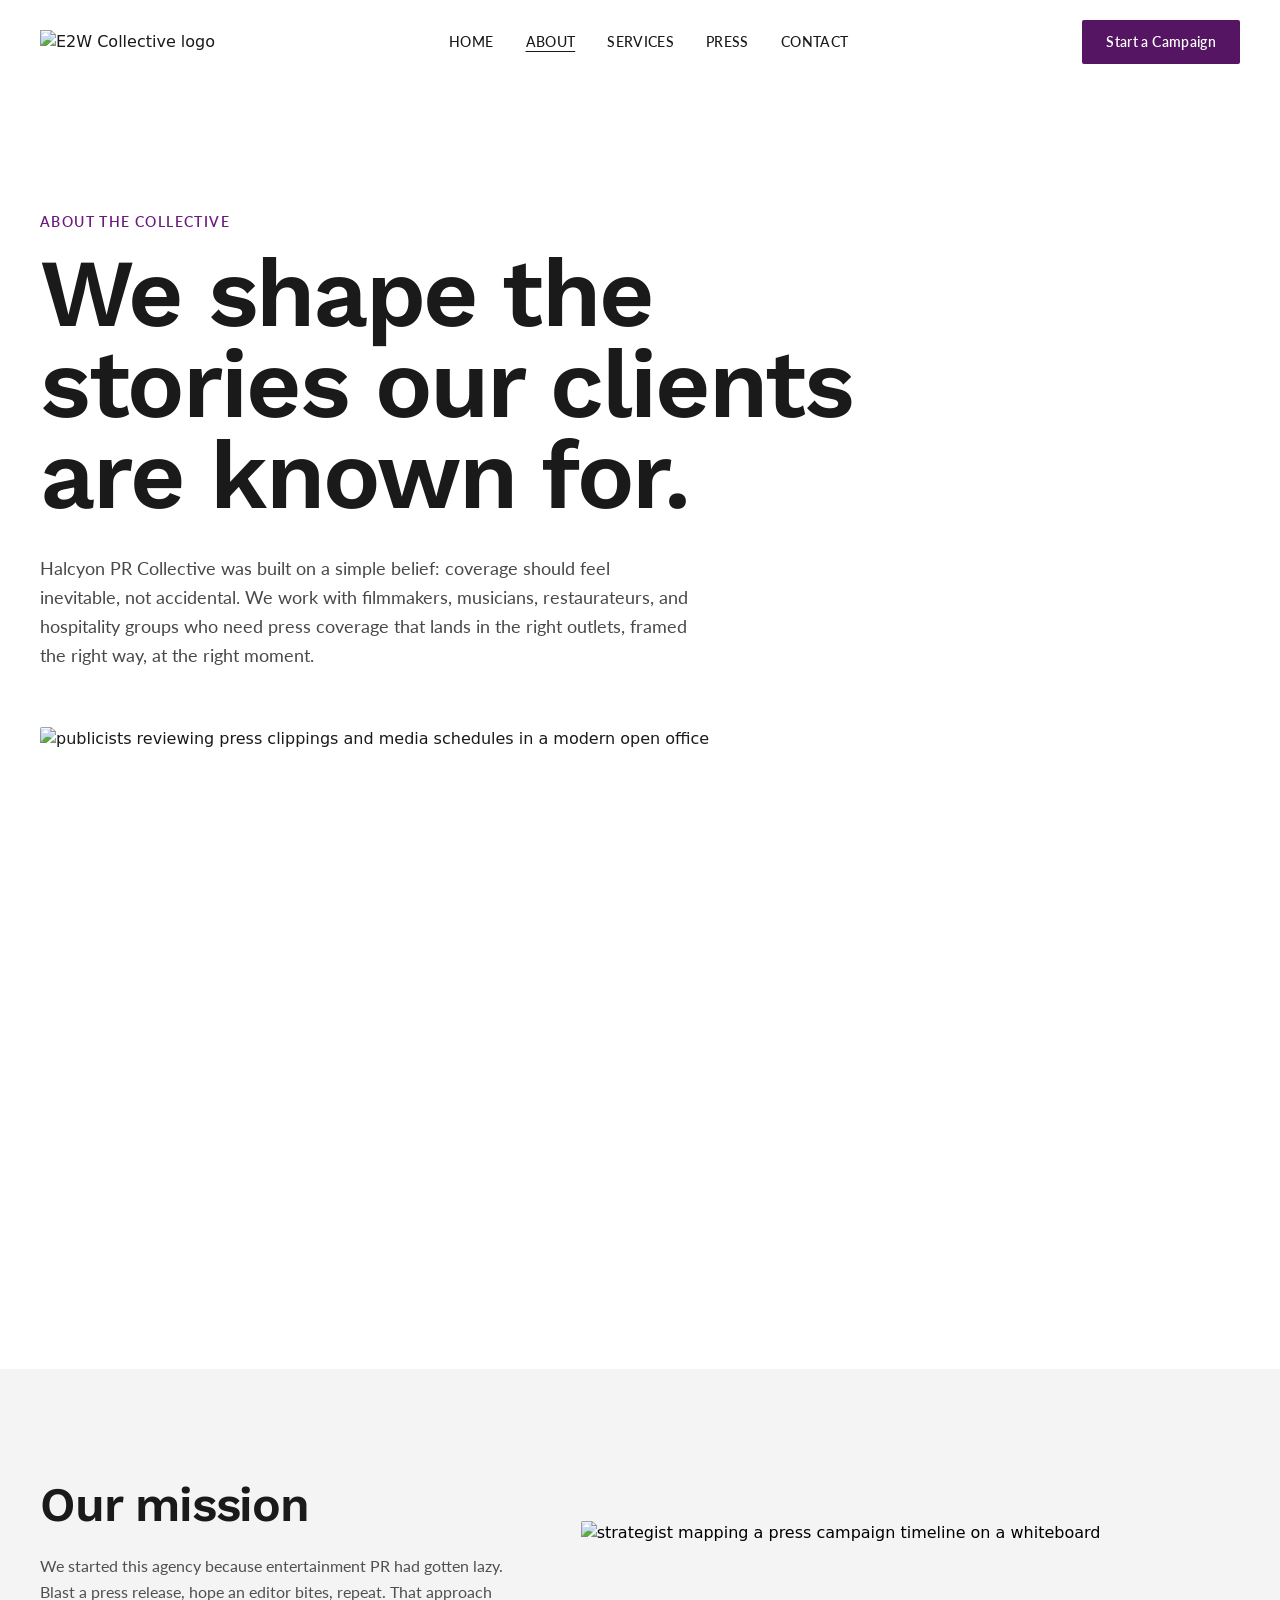
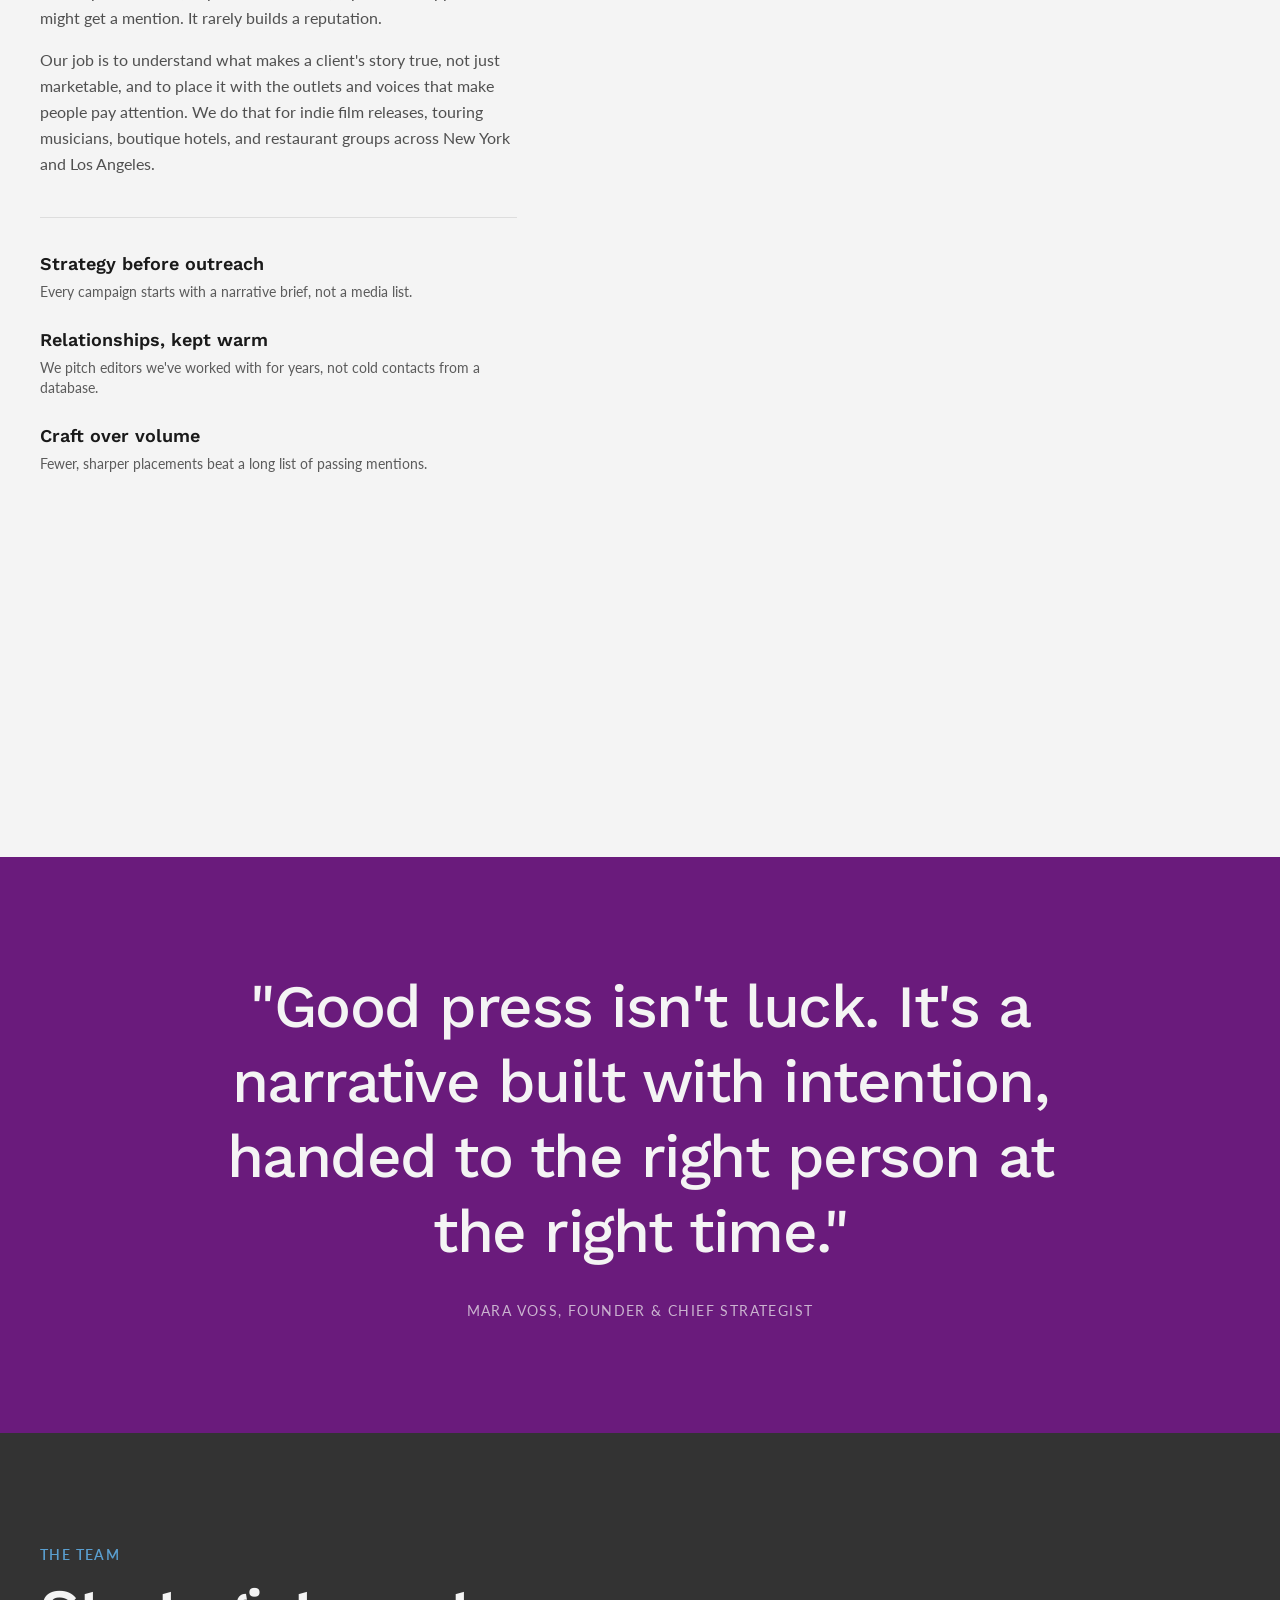
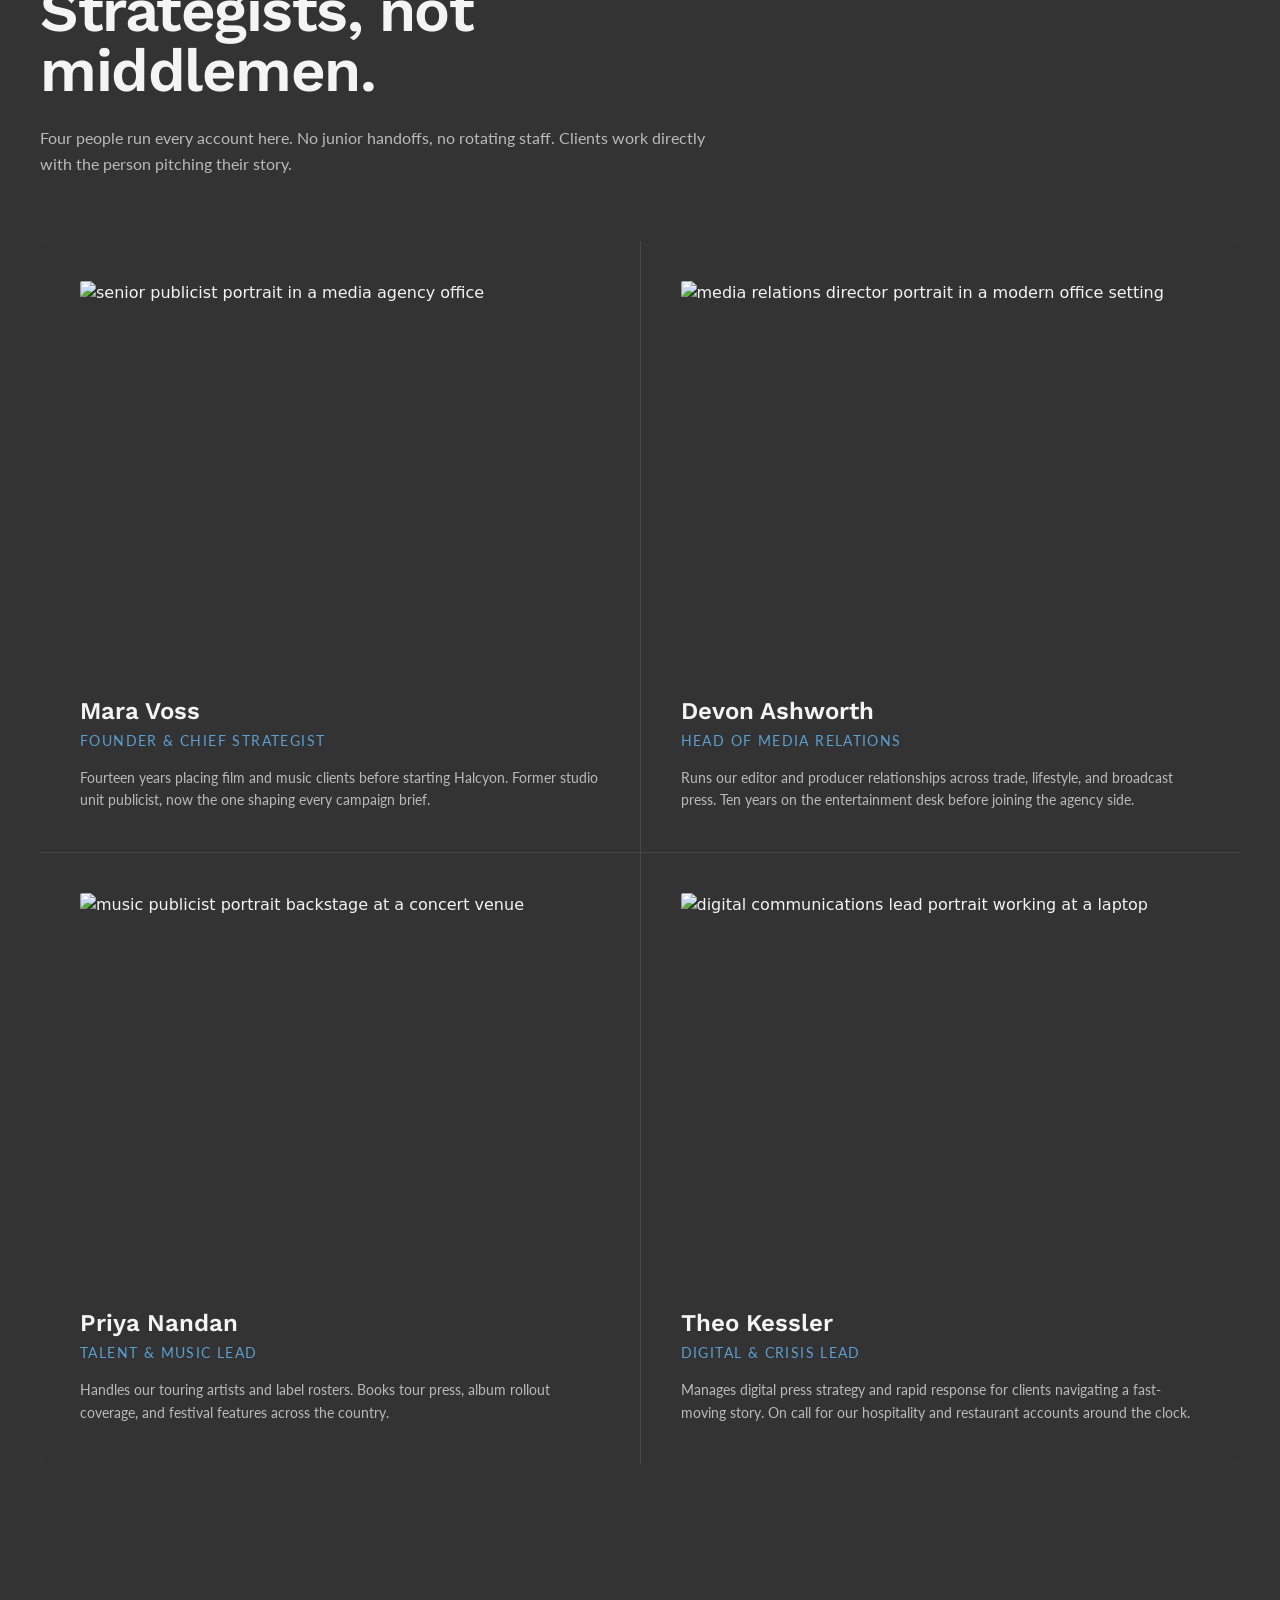
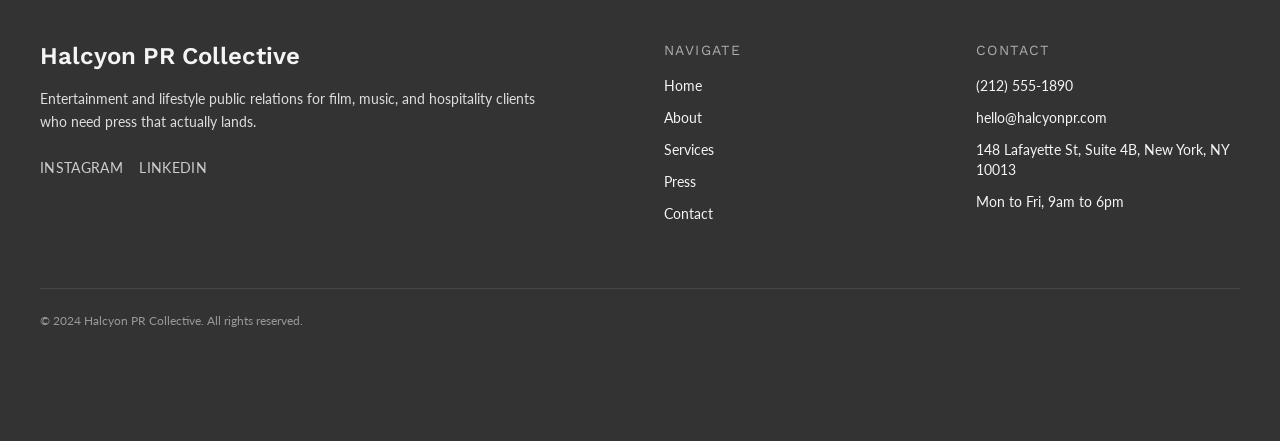
==== commit 9b11f249: "Site-wide edit via the Tibly widget" ====
--- a/about.html
+++ b/about.html
@@ -22,15 +22,16 @@
 <style>.tibly-ba{position:relative;overflow:hidden;--ba:50%}.tibly-ba>img{display:block;width:100%;height:100%;object-fit:cover}.tibly-ba .tibly-ba-before{position:absolute;inset:0;clip-path:inset(0 calc(100% - var(--ba)) 0 0)}.tibly-ba .tibly-ba-before img{display:block;width:100%;height:100%;object-fit:cover}.tibly-ba::after{content:'';position:absolute;top:0;bottom:0;left:var(--ba);width:2px;margin-left:-1px;background:#fff;box-shadow:0 0 6px rgba(0,0,0,.55);pointer-events:none;z-index:1}.tibly-ba::before{content:'';position:absolute;top:50%;left:var(--ba);width:44px;height:44px;transform:translate(-50%,-50%);border-radius:9999px;background:rgba(0,0,0,.75) url("data:image/svg+xml,%3Csvg%20xmlns='http://www.w3.org/2000/svg'%20viewBox='0%200%2024%2024'%20fill='%23fff'%3E%3Cpath%20d='M9%206l-6%206%206%206zM15%206l6%206-6%206z'/%3E%3C/svg%3E") center/22px 22px no-repeat;border:2px solid #fff;box-shadow:0 2px 8px rgba(0,0,0,.4);pointer-events:none;z-index:1}.tibly-ba input[type=range]{position:absolute;inset:0;width:100%;height:100%;margin:0;opacity:0;cursor:ew-resize;-webkit-appearance:none;appearance:none;touch-action:none;z-index:2}[data-lightbox]{cursor:zoom-in}.tibly-lb{position:fixed;inset:0;z-index:9999;background:rgba(0,0,0,.92);display:flex;align-items:center;justify-content:center;cursor:zoom-out;padding:24px}.tibly-lb img{max-width:100%;max-height:100%;object-fit:contain}</style>
 <script>document.addEventListener('input',function(e){var t=e.target;if(!t||t.type!=='range')return;var c=t.closest&&t.closest('.tibly-ba');if(c)c.style.setProperty('--ba',t.value+'%')});document.addEventListener('click',function(e){var im=e.target.closest&&e.target.closest('[data-lightbox]');if(!im||!(im.currentSrc||im.src))return;e.preventDefault();var o=document.createElement('div');o.className='tibly-lb';var big=document.createElement('img');big.src=im.currentSrc||im.src;big.alt=im.alt||'';o.appendChild(big);o.addEventListener('click',function(){o.remove()});document.addEventListener('keydown',function esc(ev){if(ev.key==='Escape'){o.remove();document.removeEventListener('keydown',esc)}});document.body.appendChild(o)});document.addEventListener('click',function(e){var x=e.target.closest&&e.target.closest('[data-announce-close]');if(!x)return;var b=x.closest('[data-announce]');if(b){b.style.display='none';try{sessionStorage.setItem('tibly-announce','1')}catch(_){}}});addEventListener('DOMContentLoaded',function(){try{if(sessionStorage.getItem('tibly-announce')==='1'){var b=document.querySelector('[data-announce]');if(b)b.style.display='none'}}catch(_){}if('IntersectionObserver' in window&&!matchMedia('(prefers-reduced-motion:reduce)').matches){var els=document.querySelectorAll('[data-count]');if(els.length){var io=new IntersectionObserver(function(es){es.forEach(function(en){if(!en.isIntersecting)return;io.unobserve(en.target);var el=en.target,s=el.textContent||'',m=s.match(/[\d,]*\d(?:\.\d+)?/);if(!m)return;var raw=m[0],num=parseFloat(raw.replace(/,/g,''));if(!isFinite(num))return;var pre=s.slice(0,m.index),post=s.slice(m.index+raw.length),grp=raw.indexOf(',')>=0,dec=(raw.split('.')[1]||'').length,t0=performance.now();requestAnimationFrame(function tick(now){var p=Math.min((now-t0)/1400,1);p=1-Math.pow(1-p,3);var v=(num*p).toFixed(dec);if(grp)v=Number(v).toLocaleString('en-US',{minimumFractionDigits:dec});el.textContent=pre+v+post;if(p<1)requestAnimationFrame(tick)})})},{rootMargin:'0px 0px -10% 0px'});els.forEach(function(el){io.observe(el)})}}var badge=document.querySelector('[data-tibly-open]');if(badge){var src=document.querySelector('[data-tibly-field="hours"]');var txt=(src&&src.textContent||'').toLowerCase();var days=['sun','mon','tue','wed','thu','fri','sat'];var toMin=function(h,mm,ap){h=+h;mm=+(mm||0);if(ap==='pm'&&h!==12)h+=12;if(ap==='am'&&h===12)h=0;return h*60+mm};var spans=[];var re=/(sun|mon|tue|wed|thu|fri|sat|daily|every ?day)[a-z]*\s*(?:[-\u2013\u2014]\s*(sun|mon|tue|wed|thu|fri|sat)[a-z]*)?\s*:?\s*(\d{1,2})(?::(\d{2}))?\s*(am|pm)?\s*[-\u2013\u2014]\s*(\d{1,2})(?::(\d{2}))?\s*(am|pm)?/g,mm;while((mm=re.exec(txt))){var d1=mm[1].slice(0,3),d2=mm[2],ap1=mm[5]||(mm[8]==='pm'&&+mm[3]<=+mm[6]?'am':mm[8]),o=toMin(mm[3],mm[4],ap1),c=toMin(mm[6],mm[7],mm[8]);var from=d1==='dai'||d1==='eve'?0:days.indexOf(d1),to=d2?days.indexOf(d2.slice(0,3)):(d1==='dai'||d1==='eve'?6:from);if(from<0)continue;for(var d=from;;d=(d+1)%7){spans.push([d,o,c]);if(d===to)break}}if(spans.length){var now=new Date(),cur=now.getDay(),min=now.getHours()*60+now.getMinutes();var open=spans.some(function(s){return s[0]===cur&&min>=s[1]&&min<s[2]});badge.textContent=open?(badge.getAttribute('data-open-text')||'Open now'):(badge.getAttribute('data-closed-text')||'Closed now');badge.setAttribute('data-state',open?'open':'closed');badge.hidden=false}}});</script>
 <style>header a[aria-current="page"]:not(:has(img,svg)){text-decoration:underline;text-underline-offset:4px;text-decoration-thickness:1px}</style>
-<link rel="stylesheet" href="/styles.css?v=c24716ac">
+<link rel="stylesheet" href="/styles.css?v=bdea098b">
 </head>
 <body>
 <!-- block:header -->
 <header class="relative bg-white text-ink">
   <input type="checkbox" id="nav-open" class="peer sr-only">
   <div class="mx-auto flex max-w-7xl items-center justify-between px-6 py-5 md:px-10">
-    <a href="/" class="font-display text-2xl font-semibold tracking-tight text-ink">
-      <span data-tibly-field="business-name">Halcyon PR Collective</span>
+    <a href="/" class="flex items-center">
+      <img src="https://br-winter-boat-ajcnusyq.storage.c-3.us-east-2.aws.neon.tech/tibly-site-media/sites/7e4ec373-f374-4edb-86e5-987cb5c6f29d/8f9c1832c206c8f2c393d5c2445d44ad.png" alt="E2W Collective logo" class="h-12 w-auto">
+      <span class="sr-only" data-tibly-field="business-name">E2W Collective</span>
     </a>
     <nav class="hidden items-center gap-8 font-body text-sm font-medium uppercase tracking-wide md:flex">
       <a href="/" class="transition hover:text-brand-700">Home</a>
@@ -51,8 +52,9 @@
 
   <div class="hidden peer-checked:flex md:hidden fixed inset-0 z-50 flex-col bg-surface text-mist">
     <div class="flex items-center justify-between px-6 py-5">
-      <a href="/" class="font-display text-2xl font-semibold tracking-tight text-mist">
-        <span data-tibly-field="business-name">Halcyon PR Collective</span>
+      <a href="/" class="flex items-center">
+        <img src="https://br-winter-boat-ajcnusyq.storage.c-3.us-east-2.aws.neon.tech/tibly-site-media/sites/7e4ec373-f374-4edb-86e5-987cb5c6f29d/8f9c1832c206c8f2c393d5c2445d44ad.png" alt="E2W Collective logo" class="h-10 w-auto rounded-sm bg-white p-1">
+        <span class="sr-only" data-tibly-field="business-name">E2W Collective</span>
       </a>
       <label for="nav-open" aria-label="Close" class="cursor-pointer">
         <span class="relative block h-6 w-6">
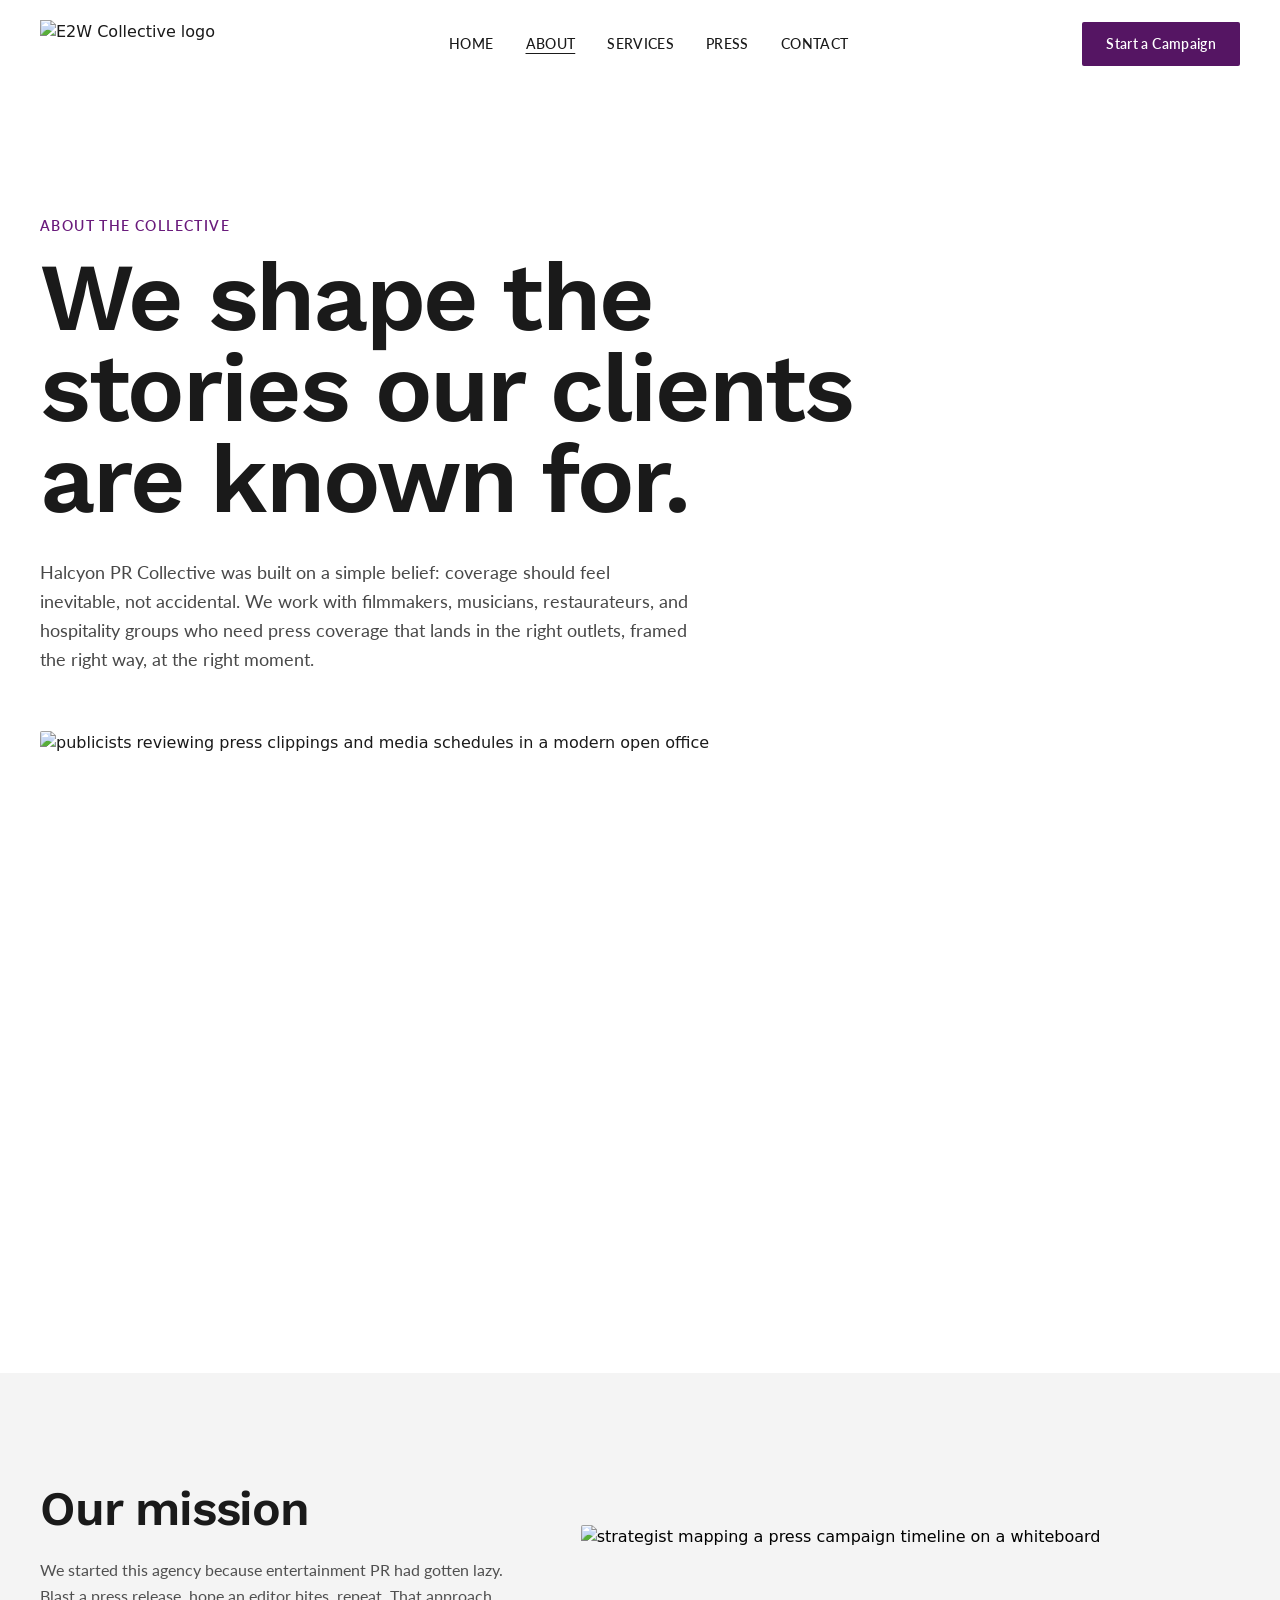
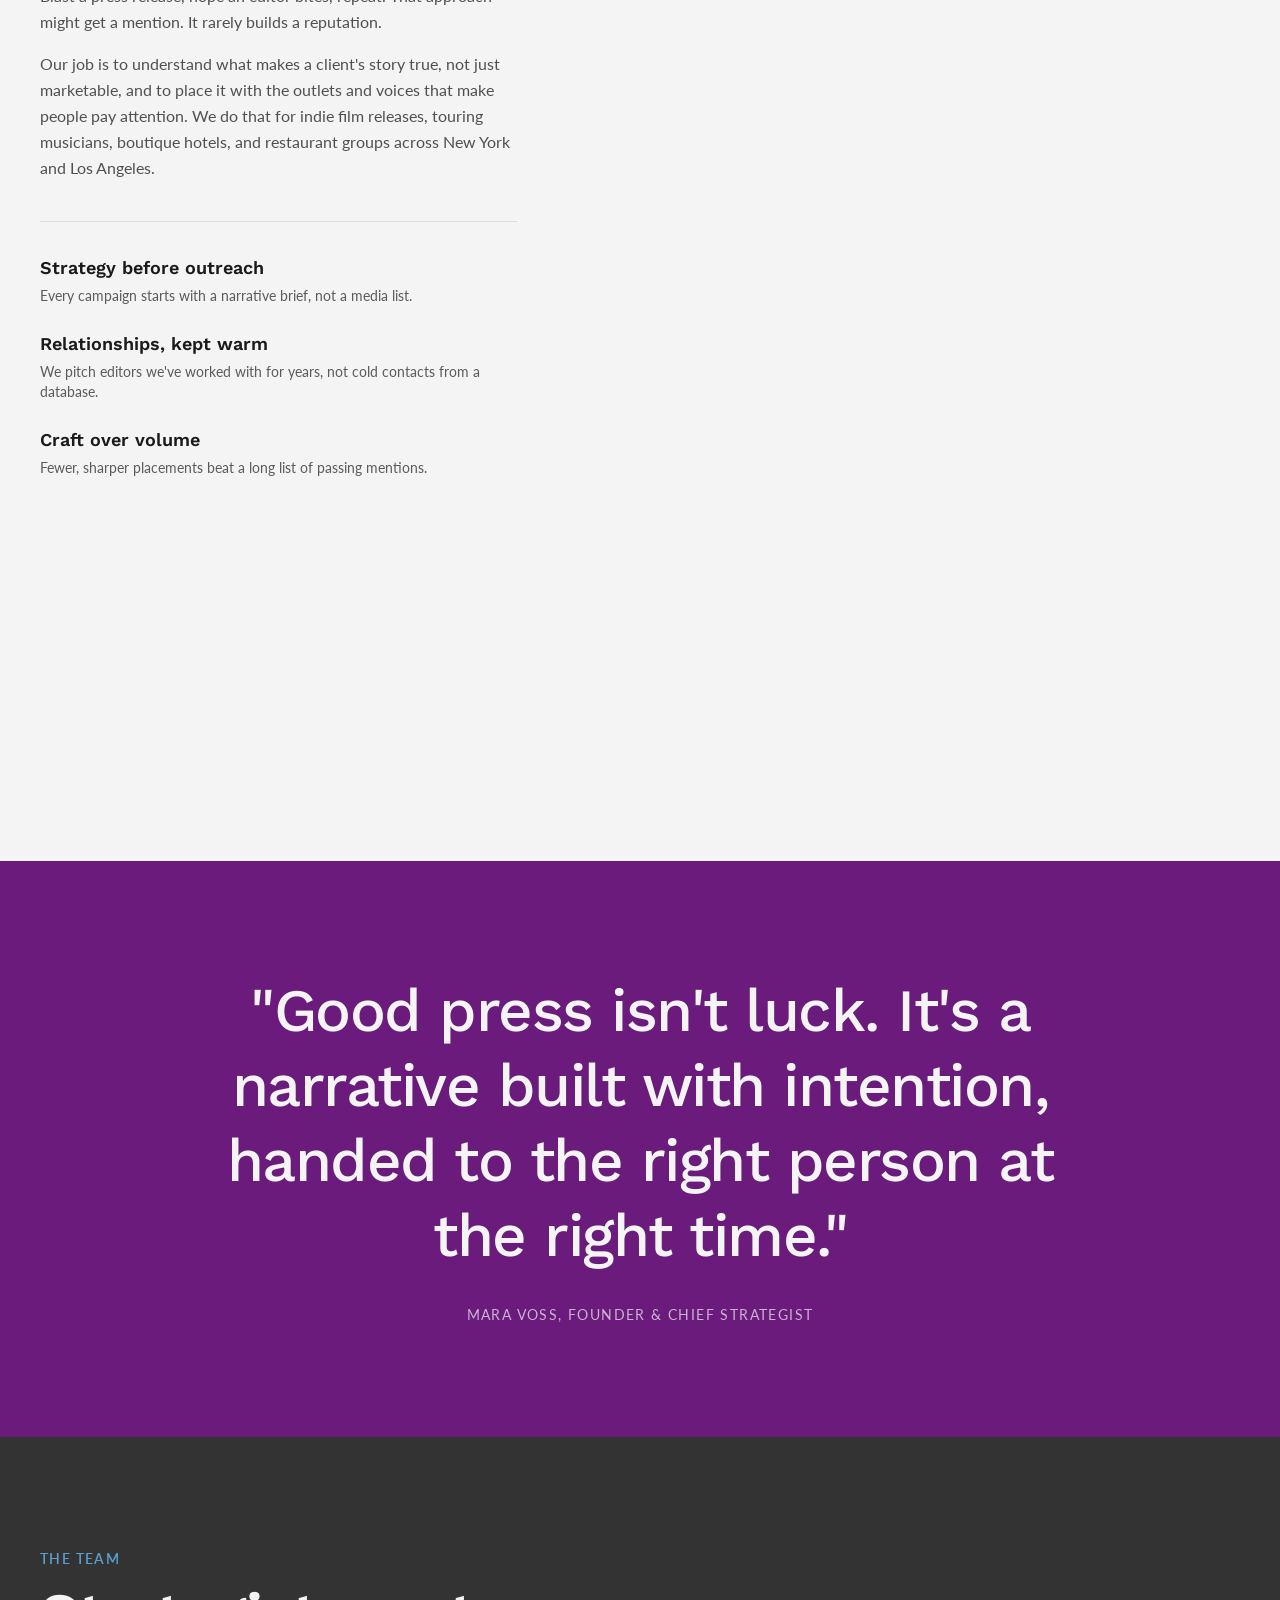
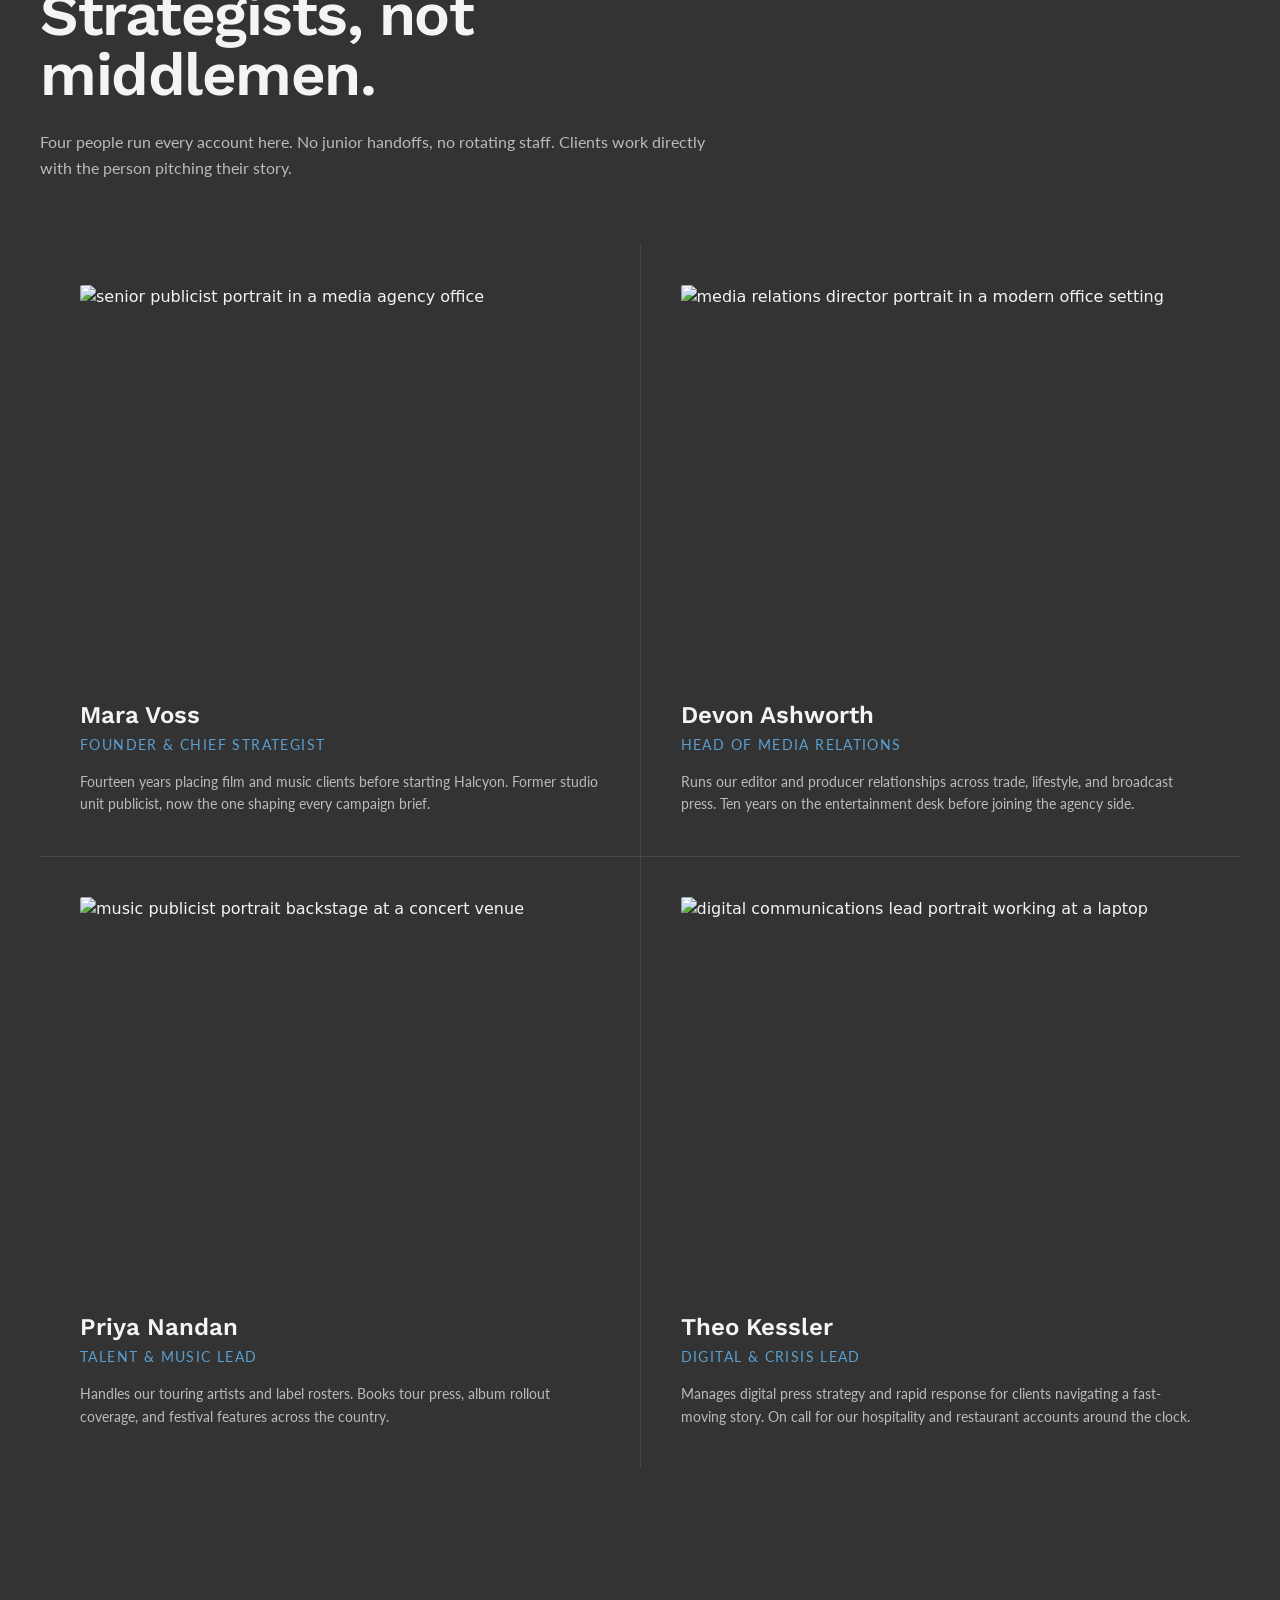
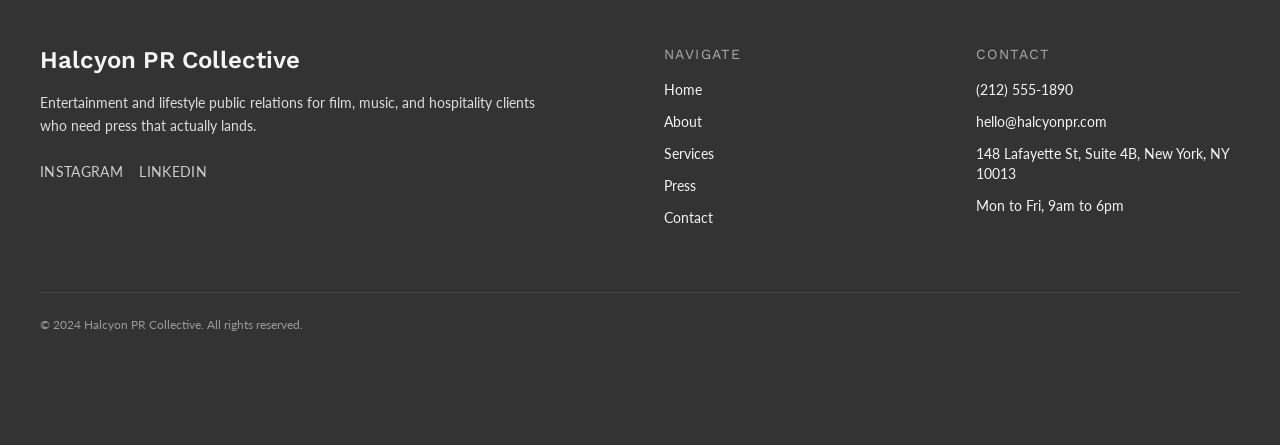
==== commit d28f638f: "Update copy on /contact via Tibly" ====
--- a/about.html
+++ b/about.html
@@ -19,9 +19,10 @@
 <style>details[open] > *:not(summary){animation:tibly-acc .35s ease}@keyframes tibly-acc{from{opacity:0;transform:translateY(-4px)}}</style>
 <style>@media (prefers-reduced-motion:no-preference){.tibly-fx{opacity:0;transform:translateY(24px);transition:opacity .7s ease,transform .7s ease}.tibly-fx.tibly-fx-in{opacity:1;transform:none}}</style>
 <script>addEventListener('DOMContentLoaded',function(){if(!('IntersectionObserver' in window))return;var io=new IntersectionObserver(function(es){es.forEach(function(en){if(en.isIntersecting){en.target.classList.add('tibly-fx-in');io.unobserve(en.target)}})},{rootMargin:'0px 0px -8% 0px'});document.querySelectorAll('section[data-block] > *').forEach(function(el){if(el.getBoundingClientRect().top>innerHeight){el.classList.add('tibly-fx');io.observe(el)}})});</script>
-<style>.tibly-ba{position:relative;overflow:hidden;--ba:50%}.tibly-ba>img{display:block;width:100%;height:100%;object-fit:cover}.tibly-ba .tibly-ba-before{position:absolute;inset:0;clip-path:inset(0 calc(100% - var(--ba)) 0 0)}.tibly-ba .tibly-ba-before img{display:block;width:100%;height:100%;object-fit:cover}.tibly-ba::after{content:'';position:absolute;top:0;bottom:0;left:var(--ba);width:2px;margin-left:-1px;background:#fff;box-shadow:0 0 6px rgba(0,0,0,.55);pointer-events:none;z-index:1}.tibly-ba::before{content:'';position:absolute;top:50%;left:var(--ba);width:44px;height:44px;transform:translate(-50%,-50%);border-radius:9999px;background:rgba(0,0,0,.75) url("data:image/svg+xml,%3Csvg%20xmlns='http://www.w3.org/2000/svg'%20viewBox='0%200%2024%2024'%20fill='%23fff'%3E%3Cpath%20d='M9%206l-6%206%206%206zM15%206l6%206-6%206z'/%3E%3C/svg%3E") center/22px 22px no-repeat;border:2px solid #fff;box-shadow:0 2px 8px rgba(0,0,0,.4);pointer-events:none;z-index:1}.tibly-ba input[type=range]{position:absolute;inset:0;width:100%;height:100%;margin:0;opacity:0;cursor:ew-resize;-webkit-appearance:none;appearance:none;touch-action:none;z-index:2}[data-lightbox]{cursor:zoom-in}.tibly-lb{position:fixed;inset:0;z-index:9999;background:rgba(0,0,0,.92);display:flex;align-items:center;justify-content:center;cursor:zoom-out;padding:24px}.tibly-lb img{max-width:100%;max-height:100%;object-fit:contain}</style>
-<script>document.addEventListener('input',function(e){var t=e.target;if(!t||t.type!=='range')return;var c=t.closest&&t.closest('.tibly-ba');if(c)c.style.setProperty('--ba',t.value+'%')});document.addEventListener('click',function(e){var im=e.target.closest&&e.target.closest('[data-lightbox]');if(!im||!(im.currentSrc||im.src))return;e.preventDefault();var o=document.createElement('div');o.className='tibly-lb';var big=document.createElement('img');big.src=im.currentSrc||im.src;big.alt=im.alt||'';o.appendChild(big);o.addEventListener('click',function(){o.remove()});document.addEventListener('keydown',function esc(ev){if(ev.key==='Escape'){o.remove();document.removeEventListener('keydown',esc)}});document.body.appendChild(o)});document.addEventListener('click',function(e){var x=e.target.closest&&e.target.closest('[data-announce-close]');if(!x)return;var b=x.closest('[data-announce]');if(b){b.style.display='none';try{sessionStorage.setItem('tibly-announce','1')}catch(_){}}});addEventListener('DOMContentLoaded',function(){try{if(sessionStorage.getItem('tibly-announce')==='1'){var b=document.querySelector('[data-announce]');if(b)b.style.display='none'}}catch(_){}if('IntersectionObserver' in window&&!matchMedia('(prefers-reduced-motion:reduce)').matches){var els=document.querySelectorAll('[data-count]');if(els.length){var io=new IntersectionObserver(function(es){es.forEach(function(en){if(!en.isIntersecting)return;io.unobserve(en.target);var el=en.target,s=el.textContent||'',m=s.match(/[\d,]*\d(?:\.\d+)?/);if(!m)return;var raw=m[0],num=parseFloat(raw.replace(/,/g,''));if(!isFinite(num))return;var pre=s.slice(0,m.index),post=s.slice(m.index+raw.length),grp=raw.indexOf(',')>=0,dec=(raw.split('.')[1]||'').length,t0=performance.now();requestAnimationFrame(function tick(now){var p=Math.min((now-t0)/1400,1);p=1-Math.pow(1-p,3);var v=(num*p).toFixed(dec);if(grp)v=Number(v).toLocaleString('en-US',{minimumFractionDigits:dec});el.textContent=pre+v+post;if(p<1)requestAnimationFrame(tick)})})},{rootMargin:'0px 0px -10% 0px'});els.forEach(function(el){io.observe(el)})}}var badge=document.querySelector('[data-tibly-open]');if(badge){var src=document.querySelector('[data-tibly-field="hours"]');var txt=(src&&src.textContent||'').toLowerCase();var days=['sun','mon','tue','wed','thu','fri','sat'];var toMin=function(h,mm,ap){h=+h;mm=+(mm||0);if(ap==='pm'&&h!==12)h+=12;if(ap==='am'&&h===12)h=0;return h*60+mm};var spans=[];var re=/(sun|mon|tue|wed|thu|fri|sat|daily|every ?day)[a-z]*\s*(?:[-\u2013\u2014]\s*(sun|mon|tue|wed|thu|fri|sat)[a-z]*)?\s*:?\s*(\d{1,2})(?::(\d{2}))?\s*(am|pm)?\s*[-\u2013\u2014]\s*(\d{1,2})(?::(\d{2}))?\s*(am|pm)?/g,mm;while((mm=re.exec(txt))){var d1=mm[1].slice(0,3),d2=mm[2],ap1=mm[5]||(mm[8]==='pm'&&+mm[3]<=+mm[6]?'am':mm[8]),o=toMin(mm[3],mm[4],ap1),c=toMin(mm[6],mm[7],mm[8]);var from=d1==='dai'||d1==='eve'?0:days.indexOf(d1),to=d2?days.indexOf(d2.slice(0,3)):(d1==='dai'||d1==='eve'?6:from);if(from<0)continue;for(var d=from;;d=(d+1)%7){spans.push([d,o,c]);if(d===to)break}}if(spans.length){var now=new Date(),cur=now.getDay(),min=now.getHours()*60+now.getMinutes();var open=spans.some(function(s){return s[0]===cur&&min>=s[1]&&min<s[2]});badge.textContent=open?(badge.getAttribute('data-open-text')||'Open now'):(badge.getAttribute('data-closed-text')||'Closed now');badge.setAttribute('data-state',open?'open':'closed');badge.hidden=false}}});</script>
+<style>.tibly-ba{position:relative;overflow:hidden;--ba:50%;cursor:ew-resize;touch-action:pan-y;user-select:none;-webkit-user-select:none}.tibly-ba>img{display:block;width:100%;height:100%;object-fit:cover}.tibly-ba .tibly-ba-before{position:absolute;inset:0;clip-path:inset(0 calc(100% - var(--ba)) 0 0)}.tibly-ba .tibly-ba-before img{display:block;width:100%;height:100%;object-fit:cover}.tibly-ba::after{content:'';position:absolute;top:0;bottom:0;left:var(--ba);width:2px;margin-left:-1px;background:#fff;box-shadow:0 0 6px rgba(0,0,0,.55);pointer-events:none;z-index:1}.tibly-ba::before{content:'';position:absolute;top:50%;left:var(--ba);width:44px;height:44px;transform:translate(-50%,-50%);border-radius:9999px;background:rgba(0,0,0,.75) url("data:image/svg+xml,%3Csvg%20xmlns='http://www.w3.org/2000/svg'%20viewBox='0%200%2024%2024'%20fill='%23fff'%3E%3Cpath%20d='M9%206l-6%206%206%206zM15%206l6%206-6%206z'/%3E%3C/svg%3E") center/22px 22px no-repeat;border:2px solid #fff;box-shadow:0 2px 8px rgba(0,0,0,.4);pointer-events:none;z-index:1}.tibly-ba input[type=range]{position:absolute;inset:0;width:100%;height:100%;margin:0;opacity:0;pointer-events:none;-webkit-appearance:none;appearance:none;z-index:2}[data-lightbox]{cursor:zoom-in}.tibly-lb{position:fixed;inset:0;z-index:9999;background:rgba(0,0,0,.92);display:flex;align-items:center;justify-content:center;cursor:zoom-out;padding:24px}.tibly-lb img{max-width:100%;max-height:100%;object-fit:contain}</style>
+<script>document.addEventListener('input',function(e){var t=e.target;if(!t||t.type!=='range')return;var c=t.closest&&t.closest('.tibly-ba');if(c)c.style.setProperty('--ba',t.value+'%')});document.addEventListener('pointerdown',function(e){var c=e.target.closest&&e.target.closest('.tibly-ba');if(!c||e.button>0)return;e.preventDefault();var inp=c.querySelector('input[type=range]');var set=function(x){var r=c.getBoundingClientRect();if(!r.width)return;var p=Math.max(0,Math.min(100,(x-r.left)*100/r.width));c.style.setProperty('--ba',p+'%');if(inp)inp.value=Math.round(p)};set(e.clientX);var mv=function(ev){set(ev.clientX)};var up=function(){document.removeEventListener('pointermove',mv);document.removeEventListener('pointerup',up);document.removeEventListener('pointercancel',up)};document.addEventListener('pointermove',mv);document.addEventListener('pointerup',up);document.addEventListener('pointercancel',up)});document.addEventListener('click',function(e){var im=e.target.closest&&e.target.closest('[data-lightbox]');if(!im||!(im.currentSrc||im.src))return;e.preventDefault();var o=document.createElement('div');o.className='tibly-lb';var big=document.createElement('img');big.src=im.currentSrc||im.src;big.alt=im.alt||'';o.appendChild(big);o.addEventListener('click',function(){o.remove()});document.addEventListener('keydown',function esc(ev){if(ev.key==='Escape'){o.remove();document.removeEventListener('keydown',esc)}});document.body.appendChild(o)});document.addEventListener('click',function(e){var x=e.target.closest&&e.target.closest('[data-announce-close]');if(!x)return;var b=x.closest('[data-announce]');if(b){b.style.display='none';try{sessionStorage.setItem('tibly-announce','1')}catch(_){}}});addEventListener('DOMContentLoaded',function(){try{if(sessionStorage.getItem('tibly-announce')==='1'){var b=document.querySelector('[data-announce]');if(b)b.style.display='none'}}catch(_){}if('IntersectionObserver' in window&&!matchMedia('(prefers-reduced-motion:reduce)').matches){var els=document.querySelectorAll('[data-count]');if(els.length){var io=new IntersectionObserver(function(es){es.forEach(function(en){if(!en.isIntersecting)return;io.unobserve(en.target);var el=en.target,s=el.textContent||'',m=s.match(/[\d,]*\d(?:\.\d+)?/);if(!m)return;var raw=m[0],num=parseFloat(raw.replace(/,/g,''));if(!isFinite(num))return;var pre=s.slice(0,m.index),post=s.slice(m.index+raw.length),grp=raw.indexOf(',')>=0,dec=(raw.split('.')[1]||'').length,t0=performance.now();requestAnimationFrame(function tick(now){var p=Math.min((now-t0)/1400,1);p=1-Math.pow(1-p,3);var v=(num*p).toFixed(dec);if(grp)v=Number(v).toLocaleString('en-US',{minimumFractionDigits:dec});el.textContent=pre+v+post;if(p<1)requestAnimationFrame(tick)})})},{rootMargin:'0px 0px -10% 0px'});els.forEach(function(el){io.observe(el)})}}var badge=document.querySelector('[data-tibly-open]');if(badge){var src=document.querySelector('[data-tibly-field="hours"]');var txt=(src&&src.textContent||'').toLowerCase();var days=['sun','mon','tue','wed','thu','fri','sat'];var toMin=function(h,mm,ap){h=+h;mm=+(mm||0);if(ap==='pm'&&h!==12)h+=12;if(ap==='am'&&h===12)h=0;return h*60+mm};var spans=[];var re=/(sun|mon|tue|wed|thu|fri|sat|daily|every ?day)[a-z]*\s*(?:[-\u2013\u2014]\s*(sun|mon|tue|wed|thu|fri|sat)[a-z]*)?\s*:?\s*(\d{1,2})(?::(\d{2}))?\s*(am|pm)?\s*[-\u2013\u2014]\s*(\d{1,2})(?::(\d{2}))?\s*(am|pm)?/g,mm;while((mm=re.exec(txt))){var d1=mm[1].slice(0,3),d2=mm[2],ap1=mm[5]||(mm[8]==='pm'&&+mm[3]<=+mm[6]?'am':mm[8]),o=toMin(mm[3],mm[4],ap1),c=toMin(mm[6],mm[7],mm[8]);var from=d1==='dai'||d1==='eve'?0:days.indexOf(d1),to=d2?days.indexOf(d2.slice(0,3)):(d1==='dai'||d1==='eve'?6:from);if(from<0)continue;for(var d=from;;d=(d+1)%7){spans.push([d,o,c]);if(d===to)break}}if(spans.length){var now=new Date(),cur=now.getDay(),min=now.getHours()*60+now.getMinutes();var open=spans.some(function(s){return s[0]===cur&&min>=s[1]&&min<s[2]});badge.textContent=open?(badge.getAttribute('data-open-text')||'Open now'):(badge.getAttribute('data-closed-text')||'Closed now');badge.setAttribute('data-state',open?'open':'closed');badge.hidden=false}}});</script>
 <style>header a[aria-current="page"]:not(:has(img,svg)){text-decoration:underline;text-underline-offset:4px;text-decoration-thickness:1px}</style>
+<style>#nav-open~[class*="peer-checked:"][class*="fixed"]{min-height:100vh;min-height:100dvh}@media (prefers-reduced-motion:no-preference){label[for="nav-open"] span{transition:transform .3s ease,opacity .2s ease}header:has(#nav-open:checked) label[for="nav-open"]:not([aria-label="Close" i]) span:not(:has(span)):nth-of-type(1){transform:translateY(8px) rotate(45deg)}header:has(#nav-open:checked) label[for="nav-open"]:not([aria-label="Close" i]) span:not(:has(span)):nth-of-type(2){opacity:0}header:has(#nav-open:checked) label[for="nav-open"]:not([aria-label="Close" i]) span:not(:has(span)):nth-of-type(3){transform:translateY(-8px) rotate(-45deg)}#nav-open:checked~[class*="peer-checked:"]{animation:tibly-nav-in .25s ease}#nav-open:checked~[class*="peer-checked:"] label[for="nav-open"]{display:inline-block;animation:tibly-x-in .35s ease}@keyframes tibly-nav-in{from{opacity:0;transform:translateY(10px)}}@keyframes tibly-x-in{from{opacity:0;transform:rotate(-90deg) scale(.6)}}}</style>
 <link rel="stylesheet" href="/styles.css?v=bdea098b">
 </head>
 <body>
--- a/styles.css
+++ b/styles.css
@@ -1,2 +1,2 @@
 /*! tailwindcss v4.3.2 | MIT License | https://tailwindcss.com */
-@layer properties{@supports (((-webkit-hyphens:none)) and (not (margin-trim:inline))) or ((-moz-orient:inline) and (not (color:rgb(from red r g b)))){*,:before,:after,::backdrop{--tw-translate-x:0;--tw-translate-y:0;--tw-translate-z:0;--tw-space-y-reverse:0;--tw-divide-y-reverse:0;--tw-border-style:solid;--tw-gradient-position:initial;--tw-gradient-from:#0000;--tw-gradient-via:#0000;--tw-gradient-to:#0000;--tw-gradient-stops:initial;--tw-gradient-via-stops:initial;--tw-gradient-from-position:0%;--tw-gradient-via-position:50%;--tw-gradient-to-position:100%;--tw-leading:initial;--tw-font-weight:initial;--tw-tracking:initial;--tw-blur:initial;--tw-brightness:initial;--tw-contrast:initial;--tw-grayscale:initial;--tw-hue-rotate:initial;--tw-invert:initial;--tw-opacity:initial;--tw-saturate:initial;--tw-sepia:initial;--tw-drop-shadow:initial;--tw-drop-shadow-color:initial;--tw-drop-shadow-alpha:100%;--tw-drop-shadow-size:initial;--tw-duration:initial;--tw-scale-x:1;--tw-scale-y:1;--tw-scale-z:1;--tw-outline-style:solid;--tw-divide-x-reverse:0}}}@layer theme{:root,:host{--font-sans:ui-sans-serif, system-ui, sans-serif, "Apple Color Emoji", "Segoe UI Emoji", "Segoe UI Symbol", "Noto Color Emoji";--font-mono:ui-monospace, SFMono-Regular, Menlo, Monaco, Consolas, "Liberation Mono", "Courier New", monospace;--color-white:#fff;--spacing:.25rem;--container-sm:24rem;--container-2xl:42rem;--container-4xl:56rem;--container-5xl:64rem;--container-6xl:72rem;--container-7xl:80rem;--text-xs:.75rem;--text-xs--line-height:calc(1 / .75);--text-sm:.875rem;--text-sm--line-height:calc(1.25 / .875);--text-base:1rem;--text-base--line-height:calc(1.5 / 1);--text-lg:1.125rem;--text-lg--line-height:calc(1.75 / 1.125);--text-xl:1.25rem;--text-xl--line-height:calc(1.75 / 1.25);--text-2xl:1.5rem;--text-2xl--line-height:calc(2 / 1.5);--text-3xl:1.875rem;--text-3xl--line-height:calc(2.25 / 1.875);--text-4xl:2.25rem;--text-4xl--line-height:calc(2.5 / 2.25);--text-5xl:3rem;--text-5xl--line-height:1;--text-6xl:3.75rem;--text-6xl--line-height:1;--text-7xl:4.5rem;--text-7xl--line-height:1;--text-8xl:6rem;--text-8xl--line-height:1;--font-weight-medium:500;--font-weight-semibold:600;--tracking-tight:-.025em;--tracking-wide:.025em;--tracking-widest:.1em;--leading-tight:1.25;--leading-relaxed:1.625;--radius-sm:2px;--radius-md:4px;--radius-lg:8px;--blur-3xl:64px;--aspect-video:16 / 9;--default-transition-duration:.15s;--default-transition-timing-function:cubic-bezier(.4, 0, .2, 1);--default-font-family:var(--font-sans);--default-mono-font-family:var(--font-mono);--color-brand-50:#f6eef9;--color-brand-100:#ecdcf3;--color-brand-200:#d9b9e8;--color-brand-300:#c095dc;--color-brand-400:#a06bc7;--color-brand-500:#8547a8;--color-brand-600:#6a1b7c;--color-brand-700:#551563;--color-brand-800:#40104b;--color-brand-900:#2b0a33;--color-accent-50:#eaf3fa;--color-accent-100:#d5e7f5;--color-accent-200:#abcfeb;--color-accent-300:#82b7e0;--color-accent-400:#5a9fd0;--color-accent-500:#337ab7;--color-accent-600:#2a6294;--color-accent-700:#204a70;--color-accent-800:#17334d;--color-accent-900:#0d1d2b;--color-surface:#333;--color-ink:#1a1a1a;--color-mist:#f4f4f4;--color-muted:#ddd;--font-display:"Work Sans", sans-serif;--font-body:"Lato", sans-serif;--animate-marquee:marquee 30s linear infinite;--animate-kenburns:kenburns 18s ease-in-out infinite alternate;--animate-float:float 6s ease-in-out infinite;--animate-pulse-soft:pulse-soft 4s ease-in-out infinite;--animate-spin-slow:spin-slow 24s linear infinite}}@layer base{*,:after,:before,::backdrop{box-sizing:border-box;border:0 solid;margin:0;padding:0}::file-selector-button{box-sizing:border-box;border:0 solid;margin:0;padding:0}html,:host{-webkit-text-size-adjust:100%;tab-size:4;line-height:1.5;font-family:var(--default-font-family,ui-sans-serif, system-ui, sans-serif, "Apple Color Emoji", "Segoe UI Emoji", "Segoe UI Symbol", "Noto Color Emoji");font-feature-settings:var(--default-font-feature-settings,normal);font-variation-settings:var(--default-font-variation-settings,normal);-webkit-tap-highlight-color:transparent}hr{height:0;color:inherit;border-top-width:1px}abbr:where([title]){-webkit-text-decoration:underline dotted;text-decoration:underline dotted}h1,h2,h3,h4,h5,h6{font-size:inherit;font-weight:inherit}a{color:inherit;-webkit-text-decoration:inherit;-webkit-text-decoration:inherit;-webkit-text-decoration:inherit;text-decoration:inherit}b,strong{font-weight:bolder}code,kbd,samp,pre{font-family:var(--default-mono-font-family,ui-monospace, SFMono-Regular, Menlo, Monaco, Consolas, "Liberation Mono", "Courier New", monospace);font-feature-settings:var(--default-mono-font-feature-settings,normal);font-variation-settings:var(--default-mono-font-variation-settings,normal);font-size:1em}small{font-size:80%}sub,sup{vertical-align:baseline;font-size:75%;line-height:0;position:relative}sub{bottom:-.25em}sup{top:-.5em}table{text-indent:0;border-color:inherit;border-collapse:collapse}:-moz-focusring{outline:auto}progress{vertical-align:baseline}summary{display:list-item}ol,ul,menu{list-style:none}img,svg,video,canvas,audio,iframe,embed,object{vertical-align:middle;display:block}img,video{max-width:100%;height:auto}button,input,select,optgroup,textarea{font:inherit;font-feature-settings:inherit;font-variation-settings:inherit;letter-spacing:inherit;color:inherit;opacity:1;background-color:#0000;border-radius:0}::file-selector-button{font:inherit;font-feature-settings:inherit;font-variation-settings:inherit;letter-spacing:inherit;color:inherit;opacity:1;background-color:#0000;border-radius:0}:where(select:is([multiple],[size])) optgroup{font-weight:bolder}:where(select:is([multiple],[size])) optgroup option{padding-inline-start:20px}::file-selector-button{margin-inline-end:4px}::placeholder{opacity:1}@supports (not ((-webkit-appearance:-apple-pay-button))) or (contain-intrinsic-size:1px){::placeholder{color:currentColor}@supports (color:color-mix(in lab, red, red)){::placeholder{color:color-mix(in oklab, currentcolor 50%, transparent)}}}textarea{resize:vertical}::-webkit-search-decoration{-webkit-appearance:none}::-webkit-date-and-time-value{min-height:1lh;text-align:inherit}::-webkit-datetime-edit{display:inline-flex}::-webkit-datetime-edit-fields-wrapper{padding:0}::-webkit-datetime-edit{padding-block:0}::-webkit-datetime-edit-year-field{padding-block:0}::-webkit-datetime-edit-month-field{padding-block:0}::-webkit-datetime-edit-day-field{padding-block:0}::-webkit-datetime-edit-hour-field{padding-block:0}::-webkit-datetime-edit-minute-field{padding-block:0}::-webkit-datetime-edit-second-field{padding-block:0}::-webkit-datetime-edit-millisecond-field{padding-block:0}::-webkit-datetime-edit-meridiem-field{padding-block:0}::-webkit-calendar-picker-indicator{line-height:1}:-moz-ui-invalid{box-shadow:none}button,input:where([type=button],[type=reset],[type=submit]){appearance:button}::file-selector-button{appearance:button}::-webkit-inner-spin-button{height:auto}::-webkit-outer-spin-button{height:auto}[hidden]:where(:not([hidden=until-found])){display:none!important}}@layer components{.btn{justify-content:center;align-items:center;gap:calc(var(--spacing) * 2);border-radius:var(--radius-sm);background-color:var(--color-brand-700);padding-inline:calc(var(--spacing) * 6);padding-block:calc(var(--spacing) * 3);font-family:var(--font-body);font-size:var(--text-sm);line-height:var(--tw-leading,var(--text-sm--line-height));--tw-font-weight:var(--font-weight-semibold);font-weight:var(--font-weight-semibold);--tw-tracking:var(--tracking-wide);letter-spacing:var(--tracking-wide);color:var(--color-white);transition-property:color,background-color,border-color,outline-color,text-decoration-color,fill,stroke,--tw-gradient-from,--tw-gradient-via,--tw-gradient-to,opacity,box-shadow,transform,translate,scale,rotate,filter,-webkit-backdrop-filter,backdrop-filter,display,content-visibility,overlay,pointer-events;transition-timing-function:var(--tw-ease,var(--default-transition-timing-function));transition-duration:var(--tw-duration,var(--default-transition-duration));--tw-duration:.2s;transition-duration:.2s;display:inline-flex}@media (hover:hover){.btn:hover{background-color:var(--color-brand-800)}}.btn:focus-visible{outline-style:var(--tw-outline-style);outline-width:1px;outline-style:var(--tw-outline-style);outline-offset:2px;outline-width:2px;outline-color:var(--color-brand-700)}.btn-secondary{justify-content:center;align-items:center;gap:calc(var(--spacing) * 2);border-radius:var(--radius-sm);border-style:var(--tw-border-style);border-width:1px;border-color:var(--color-ink);padding-inline:calc(var(--spacing) * 6);padding-block:calc(var(--spacing) * 3);font-family:var(--font-body);font-size:var(--text-sm);line-height:var(--tw-leading,var(--text-sm--line-height));--tw-font-weight:var(--font-weight-semibold);font-weight:var(--font-weight-semibold);--tw-tracking:var(--tracking-wide);letter-spacing:var(--tracking-wide);color:var(--color-ink);transition-property:color,background-color,border-color,outline-color,text-decoration-color,fill,stroke,--tw-gradient-from,--tw-gradient-via,--tw-gradient-to,opacity,box-shadow,transform,translate,scale,rotate,filter,-webkit-backdrop-filter,backdrop-filter,display,content-visibility,overlay,pointer-events;transition-timing-function:var(--tw-ease,var(--default-transition-timing-function));transition-duration:var(--tw-duration,var(--default-transition-duration));--tw-duration:.2s;transition-duration:.2s;display:inline-flex}@media (hover:hover){.btn-secondary:hover{background-color:var(--color-ink);color:var(--color-white)}}.btn-secondary:focus-visible{outline-style:var(--tw-outline-style);outline-width:1px;outline-style:var(--tw-outline-style);outline-offset:2px;outline-width:2px;outline-color:var(--color-ink)}.card{border-radius:var(--radius-sm);border-style:var(--tw-border-style);border-width:1px;border-color:var(--color-muted);background-color:var(--color-white);padding:calc(var(--spacing) * 6);transition-property:color,background-color,border-color,outline-color,text-decoration-color,fill,stroke,--tw-gradient-from,--tw-gradient-via,--tw-gradient-to,opacity,box-shadow,transform,translate,scale,rotate,filter,-webkit-backdrop-filter,backdrop-filter,display,content-visibility,overlay,pointer-events;transition-timing-function:var(--tw-ease,var(--default-transition-timing-function));transition-duration:var(--tw-duration,var(--default-transition-duration));--tw-duration:.2s;transition-duration:.2s}@media (hover:hover){.card:hover{border-color:var(--color-brand-300)}}}@layer utilities{.pointer-events-none{pointer-events:none}.sr-only{clip-path:inset(50%);white-space:nowrap;border-width:0;width:1px;height:1px;margin:-1px;padding:0;position:absolute;overflow:hidden}.absolute{position:absolute}.fixed{position:fixed}.relative{position:relative}.inset-0{inset:0}.inset-x-0{inset-inline:0}.top-1\/2{top:50%}.top-10{top:calc(var(--spacing) * 10)}.-right-6{right:calc(var(--spacing) * -6)}.-right-24{right:calc(var(--spacing) * -24)}.-bottom-6{bottom:calc(var(--spacing) * -6)}.bottom-0{bottom:0}.left-0{left:0}.z-40{z-index:40}.z-50{z-index:50}.order-1{order:1}.order-2{order:2}.mx-auto{margin-inline:auto}.mt-1{margin-top:var(--spacing)}.mt-3{margin-top:calc(var(--spacing) * 3)}.mt-4{margin-top:calc(var(--spacing) * 4)}.mt-5{margin-top:calc(var(--spacing) * 5)}.mt-6{margin-top:calc(var(--spacing) * 6)}.mt-8{margin-top:calc(var(--spacing) * 8)}.mt-10{margin-top:calc(var(--spacing) * 10)}.mt-14{margin-top:calc(var(--spacing) * 14)}.mt-16{margin-top:calc(var(--spacing) * 16)}.mb-1\.5{margin-bottom:calc(var(--spacing) * 1.5)}.mb-4{margin-bottom:calc(var(--spacing) * 4)}.mb-5{margin-bottom:calc(var(--spacing) * 5)}.mb-14{margin-bottom:calc(var(--spacing) * 14)}.block{display:block}.flex{display:flex}.grid{display:grid}.hidden{display:none}.inline-block{display:inline-block}.inline-flex{display:inline-flex}.table{display:table}.aspect-\[3\/4\]{aspect-ratio:3/4}.aspect-\[4\/3\]{aspect-ratio:4/3}.aspect-\[4\/5\]{aspect-ratio:4/5}.aspect-\[21\/9\]{aspect-ratio:21/9}.aspect-square{aspect-ratio:1}.aspect-video{aspect-ratio:var(--aspect-video)}.h-0\.5{height:calc(var(--spacing) * .5)}.h-6{height:calc(var(--spacing) * 6)}.h-24{height:calc(var(--spacing) * 24)}.h-72{height:calc(var(--spacing) * 72)}.w-6{width:calc(var(--spacing) * 6)}.w-20{width:calc(var(--spacing) * 20)}.w-24{width:calc(var(--spacing) * 24)}.w-72{width:calc(var(--spacing) * 72)}.w-full{width:100%}.w-max{width:max-content}.max-w-2xl{max-width:var(--container-2xl)}.max-w-4xl{max-width:var(--container-4xl)}.max-w-5xl{max-width:var(--container-5xl)}.max-w-6xl{max-width:var(--container-6xl)}.max-w-7xl{max-width:var(--container-7xl)}.max-w-prose{max-width:65ch}.max-w-sm{max-width:var(--container-sm)}.flex-1{flex:1}.shrink-0{flex-shrink:0}.-translate-y-1\/2{--tw-translate-y:calc(calc(1 / 2 * 100%) * -1);translate:var(--tw-translate-x) var(--tw-translate-y)}.-rotate-45{rotate:-45deg}.rotate-45{rotate:45deg}.animate-float{animation:var(--animate-float)}.animate-marquee{animation:var(--animate-marquee)}.cursor-pointer{cursor:pointer}.columns-1{columns:1}.columns-2{columns:2}.break-inside-avoid{break-inside:avoid}.grid-cols-1{grid-template-columns:repeat(1,minmax(0,1fr))}.flex-col{flex-direction:column}.flex-wrap{flex-wrap:wrap}.items-baseline{align-items:baseline}.items-center{align-items:center}.items-start{align-items:flex-start}.justify-between{justify-content:space-between}.justify-center{justify-content:center}.gap-2{gap:calc(var(--spacing) * 2)}.gap-3{gap:calc(var(--spacing) * 3)}.gap-4{gap:calc(var(--spacing) * 4)}.gap-5{gap:calc(var(--spacing) * 5)}.gap-6{gap:calc(var(--spacing) * 6)}.gap-7{gap:calc(var(--spacing) * 7)}.gap-8{gap:calc(var(--spacing) * 8)}.gap-10{gap:calc(var(--spacing) * 10)}.gap-12{gap:calc(var(--spacing) * 12)}.gap-14{gap:calc(var(--spacing) * 14)}.gap-16{gap:calc(var(--spacing) * 16)}.gap-px{gap:1px}:where(.space-y-5>:not(:last-child)){--tw-space-y-reverse:0;margin-block-start:calc(calc(var(--spacing) * 5) * var(--tw-space-y-reverse));margin-block-end:calc(calc(var(--spacing) * 5) * calc(1 - var(--tw-space-y-reverse)))}:where(.space-y-6>:not(:last-child)){--tw-space-y-reverse:0;margin-block-start:calc(calc(var(--spacing) * 6) * var(--tw-space-y-reverse));margin-block-end:calc(calc(var(--spacing) * 6) * calc(1 - var(--tw-space-y-reverse)))}:where(.space-y-20>:not(:last-child)){--tw-space-y-reverse:0;margin-block-start:calc(calc(var(--spacing) * 20) * var(--tw-space-y-reverse));margin-block-end:calc(calc(var(--spacing) * 20) * calc(1 - var(--tw-space-y-reverse)))}:where(.divide-y>:not(:last-child)){--tw-divide-y-reverse:0;border-bottom-style:var(--tw-border-style);border-top-style:var(--tw-border-style);border-top-width:calc(1px * var(--tw-divide-y-reverse));border-bottom-width:calc(1px * calc(1 - var(--tw-divide-y-reverse)))}:where(.divide-white\/10>:not(:last-child)){border-color:#ffffff1a}@supports (color:color-mix(in lab, red, red)){:where(.divide-white\/10>:not(:last-child)){border-color:color-mix(in oklab, var(--color-white) 10%, transparent)}}.overflow-hidden{overflow:hidden}.rounded-full{border-radius:3.40282e38px}.rounded-sm{border-radius:var(--radius-sm)}.border{border-style:var(--tw-border-style);border-width:1px}.border-0{border-style:var(--tw-border-style);border-width:0}.border-y{border-block-style:var(--tw-border-style);border-block-width:1px}.border-t{border-top-style:var(--tw-border-style);border-top-width:1px}.border-muted{border-color:var(--color-muted)}.border-white{border-color:var(--color-white)}.border-white\/10{border-color:#ffffff1a}@supports (color:color-mix(in lab, red, red)){.border-white\/10{border-color:color-mix(in oklab, var(--color-white) 10%, transparent)}}.bg-brand-600{background-color:var(--color-brand-600)}.bg-brand-700{background-color:var(--color-brand-700)}.bg-brand-700\/30{background-color:#5515634d}@supports (color:color-mix(in lab, red, red)){.bg-brand-700\/30{background-color:color-mix(in oklab, var(--color-brand-700) 30%, transparent)}}.bg-ink{background-color:var(--color-ink)}.bg-mist{background-color:var(--color-mist)}.bg-surface{background-color:var(--color-surface)}.bg-white{background-color:var(--color-white)}.bg-white\/10{background-color:#ffffff1a}@supports (color:color-mix(in lab, red, red)){.bg-white\/10{background-color:color-mix(in oklab, var(--color-white) 10%, transparent)}}.bg-gradient-to-r{--tw-gradient-position:to right in oklab;background-image:linear-gradient(var(--tw-gradient-stops))}.from-brand-600{--tw-gradient-from:var(--color-brand-600);--tw-gradient-stops:var(--tw-gradient-via-stops,var(--tw-gradient-position), var(--tw-gradient-from) var(--tw-gradient-from-position), var(--tw-gradient-to) var(--tw-gradient-to-position))}.to-accent-500{--tw-gradient-to:var(--color-accent-500);--tw-gradient-stops:var(--tw-gradient-via-stops,var(--tw-gradient-position), var(--tw-gradient-from) var(--tw-gradient-from-position), var(--tw-gradient-to) var(--tw-gradient-to-position))}.bg-clip-text{-webkit-background-clip:text;background-clip:text}.object-cover{object-fit:cover}.p-8{padding:calc(var(--spacing) * 8)}.px-2{padding-inline:calc(var(--spacing) * 2)}.px-4{padding-inline:calc(var(--spacing) * 4)}.px-6{padding-inline:calc(var(--spacing) * 6)}.px-8{padding-inline:calc(var(--spacing) * 8)}.py-1{padding-block:var(--spacing)}.py-3{padding-block:calc(var(--spacing) * 3)}.py-4{padding-block:calc(var(--spacing) * 4)}.py-5{padding-block:calc(var(--spacing) * 5)}.py-10{padding-block:calc(var(--spacing) * 10)}.py-16{padding-block:calc(var(--spacing) * 16)}.py-20{padding-block:calc(var(--spacing) * 20)}.py-24{padding-block:calc(var(--spacing) * 24)}.pt-6{padding-top:calc(var(--spacing) * 6)}.pt-8{padding-top:calc(var(--spacing) * 8)}.pt-12{padding-top:calc(var(--spacing) * 12)}.pr-0{padding-right:0}.pb-10{padding-bottom:calc(var(--spacing) * 10)}.pb-24{padding-bottom:calc(var(--spacing) * 24)}.pl-0{padding-left:0}.text-center{text-align:center}.font-body{font-family:var(--font-body)}.font-display{font-family:var(--font-display)}.text-2xl{font-size:var(--text-2xl);line-height:var(--tw-leading,var(--text-2xl--line-height))}.text-3xl{font-size:var(--text-3xl);line-height:var(--tw-leading,var(--text-3xl--line-height))}.text-4xl{font-size:var(--text-4xl);line-height:var(--tw-leading,var(--text-4xl--line-height))}.text-5xl{font-size:var(--text-5xl);line-height:var(--tw-leading,var(--text-5xl--line-height))}.text-6xl{font-size:var(--text-6xl);line-height:var(--tw-leading,var(--text-6xl--line-height))}.text-base{font-size:var(--text-base);line-height:var(--tw-leading,var(--text-base--line-height))}.text-lg{font-size:var(--text-lg);line-height:var(--tw-leading,var(--text-lg--line-height))}.text-sm{font-size:var(--text-sm);line-height:var(--tw-leading,var(--text-sm--line-height))}.text-xl{font-size:var(--text-xl);line-height:var(--tw-leading,var(--text-xl--line-height))}.text-xs{font-size:var(--text-xs);line-height:var(--tw-leading,var(--text-xs--line-height))}.leading-\[0\.95\]{--tw-leading:.95;line-height:.95}.leading-\[1\.05\]{--tw-leading:1.05;line-height:1.05}.leading-relaxed{--tw-leading:var(--leading-relaxed);line-height:var(--leading-relaxed)}.leading-tight{--tw-leading:var(--leading-tight);line-height:var(--leading-tight)}.font-medium{--tw-font-weight:var(--font-weight-medium);font-weight:var(--font-weight-medium)}.font-semibold{--tw-font-weight:var(--font-weight-semibold);font-weight:var(--font-weight-semibold)}.tracking-tight{--tw-tracking:var(--tracking-tight);letter-spacing:var(--tracking-tight)}.tracking-wide{--tw-tracking:var(--tracking-wide);letter-spacing:var(--tracking-wide)}.tracking-widest{--tw-tracking:var(--tracking-widest);letter-spacing:var(--tracking-widest)}.text-accent-400{color:var(--color-accent-400)}.text-accent-500{color:var(--color-accent-500)}.text-accent-600{color:var(--color-accent-600)}.text-brand-100{color:var(--color-brand-100)}.text-brand-300{color:var(--color-brand-300)}.text-brand-400{color:var(--color-brand-400)}.text-brand-600{color:var(--color-brand-600)}.text-brand-700{color:var(--color-brand-700)}.text-ink{color:var(--color-ink)}.text-ink\/40{color:#1a1a1a66}@supports (color:color-mix(in lab, red, red)){.text-ink\/40{color:color-mix(in oklab, var(--color-ink) 40%, transparent)}}.text-ink\/50{color:#1a1a1a80}@supports (color:color-mix(in lab, red, red)){.text-ink\/50{color:color-mix(in oklab, var(--color-ink) 50%, transparent)}}.text-ink\/60{color:#1a1a1a99}@supports (color:color-mix(in lab, red, red)){.text-ink\/60{color:color-mix(in oklab, var(--color-ink) 60%, transparent)}}.text-ink\/70{color:#1a1a1ab3}@supports (color:color-mix(in lab, red, red)){.text-ink\/70{color:color-mix(in oklab, var(--color-ink) 70%, transparent)}}.text-ink\/75{color:#1a1a1abf}@supports (color:color-mix(in lab, red, red)){.text-ink\/75{color:color-mix(in oklab, var(--color-ink) 75%, transparent)}}.text-ink\/80{color:#1a1a1acc}@supports (color:color-mix(in lab, red, red)){.text-ink\/80{color:color-mix(in oklab, var(--color-ink) 80%, transparent)}}.text-mist{color:var(--color-mist)}.text-mist\/70{color:#f4f4f4b3}@supports (color:color-mix(in lab, red, red)){.text-mist\/70{color:color-mix(in oklab, var(--color-mist) 70%, transparent)}}.text-mist\/80{color:#f4f4f4cc}@supports (color:color-mix(in lab, red, red)){.text-mist\/80{color:color-mix(in oklab, var(--color-mist) 80%, transparent)}}.text-muted{color:var(--color-muted)}.text-transparent{color:#0000}.text-white{color:var(--color-white)}.text-white\/30{color:#ffffff4d}@supports (color:color-mix(in lab, red, red)){.text-white\/30{color:color-mix(in oklab, var(--color-white) 30%, transparent)}}.text-white\/50{color:#ffffff80}@supports (color:color-mix(in lab, red, red)){.text-white\/50{color:color-mix(in oklab, var(--color-white) 50%, transparent)}}.text-white\/60{color:#fff9}@supports (color:color-mix(in lab, red, red)){.text-white\/60{color:color-mix(in oklab, var(--color-white) 60%, transparent)}}.text-white\/70{color:#ffffffb3}@supports (color:color-mix(in lab, red, red)){.text-white\/70{color:color-mix(in oklab, var(--color-white) 70%, transparent)}}.text-white\/80{color:#fffc}@supports (color:color-mix(in lab, red, red)){.text-white\/80{color:color-mix(in oklab, var(--color-white) 80%, transparent)}}.uppercase{text-transform:uppercase}.underline{text-decoration-line:underline}.decoration-white\/30{text-decoration-color:#ffffff4d}@supports (color:color-mix(in lab, red, red)){.decoration-white\/30{-webkit-text-decoration-color:color-mix(in oklab, var(--color-white) 30%, transparent);-webkit-text-decoration-color:color-mix(in oklab, var(--color-white) 30%, transparent);text-decoration-color:color-mix(in oklab, var(--color-white) 30%, transparent)}}.decoration-2{text-decoration-thickness:2px}.underline-offset-4{text-underline-offset:4px}.blur-3xl{--tw-blur:blur(var(--blur-3xl));filter:var(--tw-blur,) var(--tw-brightness,) var(--tw-contrast,) var(--tw-grayscale,) var(--tw-hue-rotate,) var(--tw-invert,) var(--tw-saturate,) var(--tw-sepia,) var(--tw-drop-shadow,)}.transition{transition-property:color,background-color,border-color,outline-color,text-decoration-color,fill,stroke,--tw-gradient-from,--tw-gradient-via,--tw-gradient-to,opacity,box-shadow,transform,translate,scale,rotate,filter,-webkit-backdrop-filter,backdrop-filter,display,content-visibility,overlay,pointer-events;transition-timing-function:var(--tw-ease,var(--default-transition-timing-function));transition-duration:var(--tw-duration,var(--default-transition-duration))}.transition-transform{transition-property:transform,translate,scale,rotate;transition-timing-function:var(--tw-ease,var(--default-transition-timing-function));transition-duration:var(--tw-duration,var(--default-transition-duration))}.duration-200{--tw-duration:.2s;transition-duration:.2s}.duration-500{--tw-duration:.5s;transition-duration:.5s}@media (hover:hover){.group-hover\:scale-105:is(:where(.group):hover *){--tw-scale-x:105%;--tw-scale-y:105%;--tw-scale-z:105%;scale:var(--tw-scale-x) var(--tw-scale-y)}}.peer-checked\:flex:is(:where(.peer):checked~*){display:flex}.placeholder\:text-ink\/30::placeholder{color:#1a1a1a4d}@supports (color:color-mix(in lab, red, red)){.placeholder\:text-ink\/30::placeholder{color:color-mix(in oklab, var(--color-ink) 30%, transparent)}}@media (hover:hover){.hover\:bg-brand-100:hover{background-color:var(--color-brand-100)}.hover\:bg-brand-800:hover{background-color:var(--color-brand-800)}.hover\:bg-mist:hover{background-color:var(--color-mist)}.hover\:bg-surface\/60:hover{background-color:#3339}@supports (color:color-mix(in lab, red, red)){.hover\:bg-surface\/60:hover{background-color:color-mix(in oklab, var(--color-surface) 60%, transparent)}}.hover\:bg-white:hover{background-color:var(--color-white)}.hover\:text-accent-300:hover{color:var(--color-accent-300)}.hover\:text-brand-300:hover{color:var(--color-brand-300)}.hover\:text-brand-700:hover{color:var(--color-brand-700)}.hover\:text-brand-800:hover{color:var(--color-brand-800)}.hover\:text-white:hover{color:var(--color-white)}.hover\:decoration-white:hover{-webkit-text-decoration-color:var(--color-white);-webkit-text-decoration-color:var(--color-white);text-decoration-color:var(--color-white)}}.focus\:border-brand-600:focus{border-color:var(--color-brand-600)}.focus\:outline-none:focus{--tw-outline-style:none;outline-style:none}.focus-visible\:outline:focus-visible{outline-style:var(--tw-outline-style);outline-width:1px}.focus-visible\:outline-2:focus-visible{outline-style:var(--tw-outline-style);outline-width:2px}.focus-visible\:outline-offset-2:focus-visible{outline-offset:2px}.focus-visible\:outline-white:focus-visible{outline-color:var(--color-white)}.data-\[state\=closed\]\:bg-muted[data-state=closed]{background-color:var(--color-muted)}.data-\[state\=closed\]\:text-ink[data-state=closed]{color:var(--color-ink)}.data-\[state\=open\]\:bg-accent-500[data-state=open]{background-color:var(--color-accent-500)}.data-\[state\=open\]\:text-white[data-state=open]{color:var(--color-white)}@media (min-width:40rem){.sm\:w-auto{width:auto}.sm\:columns-2{columns:2}.sm\:grid-cols-2{grid-template-columns:repeat(2,minmax(0,1fr))}}@media (min-width:48rem){.md\:order-1{order:1}.md\:order-2{order:2}.md\:col-span-2{grid-column:span 2/span 2}.md\:col-span-4{grid-column:span 4/span 4}.md\:col-span-5{grid-column:span 5/span 5}.md\:col-span-6{grid-column:span 6/span 6}.md\:col-span-7{grid-column:span 7/span 7}.md\:col-span-8{grid-column:span 8/span 8}.md\:col-start-6{grid-column-start:6}.md\:col-start-7{grid-column-start:7}.md\:col-start-8{grid-column-start:8}.md\:mt-10{margin-top:calc(var(--spacing) * 10)}.md\:block{display:block}.md\:flex{display:flex}.md\:hidden{display:none}.md\:columns-3{columns:3}.md\:columns-4{columns:4}.md\:grid-cols-2{grid-template-columns:repeat(2,minmax(0,1fr))}.md\:grid-cols-4{grid-template-columns:repeat(4,minmax(0,1fr))}.md\:grid-cols-12{grid-template-columns:repeat(12,minmax(0,1fr))}.md\:flex-row{flex-direction:row}.md\:items-end{align-items:flex-end}.md\:justify-between{justify-content:space-between}.md\:gap-8{gap:calc(var(--spacing) * 8)}.md\:gap-10{gap:calc(var(--spacing) * 10)}:where(.md\:space-y-32>:not(:last-child)){--tw-space-y-reverse:0;margin-block-start:calc(calc(var(--spacing) * 32) * var(--tw-space-y-reverse));margin-block-end:calc(calc(var(--spacing) * 32) * calc(1 - var(--tw-space-y-reverse)))}:where(.md\:divide-x>:not(:last-child)){--tw-divide-x-reverse:0;border-inline-style:var(--tw-border-style);border-inline-start-width:calc(1px * var(--tw-divide-x-reverse));border-inline-end-width:calc(1px * calc(1 - var(--tw-divide-x-reverse)))}:where(.md\:divide-y-0>:not(:last-child)){--tw-divide-y-reverse:0;border-bottom-style:var(--tw-border-style);border-top-style:var(--tw-border-style);border-top-width:calc(0px * var(--tw-divide-y-reverse));border-bottom-width:calc(0px * calc(1 - var(--tw-divide-y-reverse)))}.md\:p-10{padding:calc(var(--spacing) * 10)}.md\:px-10{padding-inline:calc(var(--spacing) * 10)}.md\:py-28{padding-block:calc(var(--spacing) * 28)}.md\:py-32{padding-block:calc(var(--spacing) * 32)}.md\:py-36{padding-block:calc(var(--spacing) * 36)}.md\:pt-3{padding-top:calc(var(--spacing) * 3)}.md\:pr-12{padding-right:calc(var(--spacing) * 12)}.md\:pb-12{padding-bottom:calc(var(--spacing) * 12)}.md\:pl-6{padding-left:calc(var(--spacing) * 6)}.md\:pl-12{padding-left:calc(var(--spacing) * 12)}.md\:text-4xl{font-size:var(--text-4xl);line-height:var(--tw-leading,var(--text-4xl--line-height))}.md\:text-5xl{font-size:var(--text-5xl);line-height:var(--tw-leading,var(--text-5xl--line-height))}.md\:text-6xl{font-size:var(--text-6xl);line-height:var(--tw-leading,var(--text-6xl--line-height))}.md\:text-7xl{font-size:var(--text-7xl);line-height:var(--tw-leading,var(--text-7xl--line-height))}.md\:text-8xl{font-size:var(--text-8xl);line-height:var(--tw-leading,var(--text-8xl--line-height))}.md\:text-lg{font-size:var(--text-lg);line-height:var(--tw-leading,var(--text-lg--line-height))}.md\:text-xl{font-size:var(--text-xl);line-height:var(--tw-leading,var(--text-xl--line-height))}}@media (min-width:64rem){.lg\:col-span-2{grid-column:span 2/span 2}.lg\:col-span-3{grid-column:span 3/span 3}.lg\:col-span-5{grid-column:span 5/span 5}.lg\:col-span-7{grid-column:span 7/span 7}.lg\:col-start-8{grid-column-start:8}.lg\:grid-cols-3{grid-template-columns:repeat(3,minmax(0,1fr))}.lg\:grid-cols-5{grid-template-columns:repeat(5,minmax(0,1fr))}.lg\:gap-20{gap:calc(var(--spacing) * 20)}}}[data-tb-bg]{position:relative}.tb-bg{pointer-events:none;position:absolute;inset:0;overflow:hidden}.tb-bg video,.tb-bg img{object-fit:cover;width:100%;height:100%}.tb-bg-tint{background:#000;position:absolute;inset:0}[data-tb-bg]>:not(.tb-bg){z-index:1;position:relative}@media (prefers-reduced-motion:reduce){.tb-bg video{display:none}}@property --tw-translate-x{syntax:"*";inherits:false;initial-value:0}@property --tw-translate-y{syntax:"*";inherits:false;initial-value:0}@property --tw-translate-z{syntax:"*";inherits:false;initial-value:0}@property --tw-space-y-reverse{syntax:"*";inherits:false;initial-value:0}@property --tw-divide-y-reverse{syntax:"*";inherits:false;initial-value:0}@property --tw-border-style{syntax:"*";inherits:false;initial-value:solid}@property --tw-gradient-position{syntax:"*";inherits:false}@property --tw-gradient-from{syntax:"<color>";inherits:false;initial-value:#0000}@property --tw-gradient-via{syntax:"<color>";inherits:false;initial-value:#0000}@property --tw-gradient-to{syntax:"<color>";inherits:false;initial-value:#0000}@property --tw-gradient-stops{syntax:"*";inherits:false}@property --tw-gradient-via-stops{syntax:"*";inherits:false}@property --tw-gradient-from-position{syntax:"<length-percentage>";inherits:false;initial-value:0%}@property --tw-gradient-via-position{syntax:"<length-percentage>";inherits:false;initial-value:50%}@property --tw-gradient-to-position{syntax:"<length-percentage>";inherits:false;initial-value:100%}@property --tw-leading{syntax:"*";inherits:false}@property --tw-font-weight{syntax:"*";inherits:false}@property --tw-tracking{syntax:"*";inherits:false}@property --tw-blur{syntax:"*";inherits:false}@property --tw-brightness{syntax:"*";inherits:false}@property --tw-contrast{syntax:"*";inherits:false}@property --tw-grayscale{syntax:"*";inherits:false}@property --tw-hue-rotate{syntax:"*";inherits:false}@property --tw-invert{syntax:"*";inherits:false}@property --tw-opacity{syntax:"*";inherits:false}@property --tw-saturate{syntax:"*";inherits:false}@property --tw-sepia{syntax:"*";inherits:false}@property --tw-drop-shadow{syntax:"*";inherits:false}@property --tw-drop-shadow-color{syntax:"*";inherits:false}@property --tw-drop-shadow-alpha{syntax:"<percentage>";inherits:false;initial-value:100%}@property --tw-drop-shadow-size{syntax:"*";inherits:false}@property --tw-duration{syntax:"*";inherits:false}@property --tw-scale-x{syntax:"*";inherits:false;initial-value:1}@property --tw-scale-y{syntax:"*";inherits:false;initial-value:1}@property --tw-scale-z{syntax:"*";inherits:false;initial-value:1}@property --tw-outline-style{syntax:"*";inherits:false;initial-value:solid}@property --tw-divide-x-reverse{syntax:"*";inherits:false;initial-value:0}@keyframes marquee{to{transform:translate(-50%)}}@keyframes kenburns{to{transform:scale(1.08)}}@keyframes float{0%,to{transform:translateY(0)}50%{transform:translateY(-12px)}}@keyframes pulse-soft{0%,to{opacity:1}50%{opacity:.55}}@keyframes spin-slow{to{transform:rotate(360deg)}}+@layer properties{@supports (((-webkit-hyphens:none)) and (not (margin-trim:inline))) or ((-moz-orient:inline) and (not (color:rgb(from red r g b)))){*,:before,:after,::backdrop{--tw-translate-x:0;--tw-translate-y:0;--tw-translate-z:0;--tw-space-y-reverse:0;--tw-divide-y-reverse:0;--tw-border-style:solid;--tw-gradient-position:initial;--tw-gradient-from:#0000;--tw-gradient-via:#0000;--tw-gradient-to:#0000;--tw-gradient-stops:initial;--tw-gradient-via-stops:initial;--tw-gradient-from-position:0%;--tw-gradient-via-position:50%;--tw-gradient-to-position:100%;--tw-leading:initial;--tw-font-weight:initial;--tw-tracking:initial;--tw-blur:initial;--tw-brightness:initial;--tw-contrast:initial;--tw-grayscale:initial;--tw-hue-rotate:initial;--tw-invert:initial;--tw-opacity:initial;--tw-saturate:initial;--tw-sepia:initial;--tw-drop-shadow:initial;--tw-drop-shadow-color:initial;--tw-drop-shadow-alpha:100%;--tw-drop-shadow-size:initial;--tw-duration:initial;--tw-scale-x:1;--tw-scale-y:1;--tw-scale-z:1;--tw-outline-style:solid;--tw-divide-x-reverse:0}}}@layer theme{:root,:host{--font-sans:ui-sans-serif, system-ui, sans-serif, "Apple Color Emoji", "Segoe UI Emoji", "Segoe UI Symbol", "Noto Color Emoji";--font-mono:ui-monospace, SFMono-Regular, Menlo, Monaco, Consolas, "Liberation Mono", "Courier New", monospace;--color-white:#fff;--spacing:.25rem;--container-sm:24rem;--container-2xl:42rem;--container-4xl:56rem;--container-5xl:64rem;--container-6xl:72rem;--container-7xl:80rem;--text-xs:.75rem;--text-xs--line-height:calc(1 / .75);--text-sm:.875rem;--text-sm--line-height:calc(1.25 / .875);--text-base:1rem;--text-base--line-height:calc(1.5 / 1);--text-lg:1.125rem;--text-lg--line-height:calc(1.75 / 1.125);--text-xl:1.25rem;--text-xl--line-height:calc(1.75 / 1.25);--text-2xl:1.5rem;--text-2xl--line-height:calc(2 / 1.5);--text-3xl:1.875rem;--text-3xl--line-height:calc(2.25 / 1.875);--text-4xl:2.25rem;--text-4xl--line-height:calc(2.5 / 2.25);--text-5xl:3rem;--text-5xl--line-height:1;--text-6xl:3.75rem;--text-6xl--line-height:1;--text-7xl:4.5rem;--text-7xl--line-height:1;--text-8xl:6rem;--text-8xl--line-height:1;--font-weight-medium:500;--font-weight-semibold:600;--tracking-tight:-.025em;--tracking-wide:.025em;--tracking-widest:.1em;--leading-tight:1.25;--leading-relaxed:1.625;--radius-sm:2px;--radius-md:4px;--radius-lg:8px;--blur-3xl:64px;--aspect-video:16 / 9;--default-transition-duration:.15s;--default-transition-timing-function:cubic-bezier(.4, 0, .2, 1);--default-font-family:var(--font-sans);--default-mono-font-family:var(--font-mono);--color-brand-50:#f6eef9;--color-brand-100:#ecdcf3;--color-brand-200:#d9b9e8;--color-brand-300:#c095dc;--color-brand-400:#a06bc7;--color-brand-500:#8547a8;--color-brand-600:#6a1b7c;--color-brand-700:#551563;--color-brand-800:#40104b;--color-brand-900:#2b0a33;--color-accent-50:#eaf3fa;--color-accent-100:#d5e7f5;--color-accent-200:#abcfeb;--color-accent-300:#82b7e0;--color-accent-400:#5a9fd0;--color-accent-500:#337ab7;--color-accent-600:#2a6294;--color-accent-700:#204a70;--color-accent-800:#17334d;--color-accent-900:#0d1d2b;--color-surface:#333;--color-ink:#1a1a1a;--color-mist:#f4f4f4;--color-muted:#ddd;--font-display:"Work Sans", sans-serif;--font-body:"Lato", sans-serif;--animate-marquee:marquee 30s linear infinite;--animate-kenburns:kenburns 18s ease-in-out infinite alternate;--animate-float:float 6s ease-in-out infinite;--animate-pulse-soft:pulse-soft 4s ease-in-out infinite;--animate-spin-slow:spin-slow 24s linear infinite}}@layer base{*,:after,:before,::backdrop{box-sizing:border-box;border:0 solid;margin:0;padding:0}::file-selector-button{box-sizing:border-box;border:0 solid;margin:0;padding:0}html,:host{-webkit-text-size-adjust:100%;tab-size:4;line-height:1.5;font-family:var(--default-font-family,ui-sans-serif, system-ui, sans-serif, "Apple Color Emoji", "Segoe UI Emoji", "Segoe UI Symbol", "Noto Color Emoji");font-feature-settings:var(--default-font-feature-settings,normal);font-variation-settings:var(--default-font-variation-settings,normal);-webkit-tap-highlight-color:transparent}hr{height:0;color:inherit;border-top-width:1px}abbr:where([title]){-webkit-text-decoration:underline dotted;text-decoration:underline dotted}h1,h2,h3,h4,h5,h6{font-size:inherit;font-weight:inherit}a{color:inherit;-webkit-text-decoration:inherit;-webkit-text-decoration:inherit;-webkit-text-decoration:inherit;text-decoration:inherit}b,strong{font-weight:bolder}code,kbd,samp,pre{font-family:var(--default-mono-font-family,ui-monospace, SFMono-Regular, Menlo, Monaco, Consolas, "Liberation Mono", "Courier New", monospace);font-feature-settings:var(--default-mono-font-feature-settings,normal);font-variation-settings:var(--default-mono-font-variation-settings,normal);font-size:1em}small{font-size:80%}sub,sup{vertical-align:baseline;font-size:75%;line-height:0;position:relative}sub{bottom:-.25em}sup{top:-.5em}table{text-indent:0;border-color:inherit;border-collapse:collapse}:-moz-focusring{outline:auto}progress{vertical-align:baseline}summary{display:list-item}ol,ul,menu{list-style:none}img,svg,video,canvas,audio,iframe,embed,object{vertical-align:middle;display:block}img,video{max-width:100%;height:auto}button,input,select,optgroup,textarea{font:inherit;font-feature-settings:inherit;font-variation-settings:inherit;letter-spacing:inherit;color:inherit;opacity:1;background-color:#0000;border-radius:0}::file-selector-button{font:inherit;font-feature-settings:inherit;font-variation-settings:inherit;letter-spacing:inherit;color:inherit;opacity:1;background-color:#0000;border-radius:0}:where(select:is([multiple],[size])) optgroup{font-weight:bolder}:where(select:is([multiple],[size])) optgroup option{padding-inline-start:20px}::file-selector-button{margin-inline-end:4px}::placeholder{opacity:1}@supports (not ((-webkit-appearance:-apple-pay-button))) or (contain-intrinsic-size:1px){::placeholder{color:currentColor}@supports (color:color-mix(in lab, red, red)){::placeholder{color:color-mix(in oklab, currentcolor 50%, transparent)}}}textarea{resize:vertical}::-webkit-search-decoration{-webkit-appearance:none}::-webkit-date-and-time-value{min-height:1lh;text-align:inherit}::-webkit-datetime-edit{display:inline-flex}::-webkit-datetime-edit-fields-wrapper{padding:0}::-webkit-datetime-edit{padding-block:0}::-webkit-datetime-edit-year-field{padding-block:0}::-webkit-datetime-edit-month-field{padding-block:0}::-webkit-datetime-edit-day-field{padding-block:0}::-webkit-datetime-edit-hour-field{padding-block:0}::-webkit-datetime-edit-minute-field{padding-block:0}::-webkit-datetime-edit-second-field{padding-block:0}::-webkit-datetime-edit-millisecond-field{padding-block:0}::-webkit-datetime-edit-meridiem-field{padding-block:0}::-webkit-calendar-picker-indicator{line-height:1}:-moz-ui-invalid{box-shadow:none}button,input:where([type=button],[type=reset],[type=submit]){appearance:button}::file-selector-button{appearance:button}::-webkit-inner-spin-button{height:auto}::-webkit-outer-spin-button{height:auto}[hidden]:where(:not([hidden=until-found])){display:none!important}}@layer components{.btn{justify-content:center;align-items:center;gap:calc(var(--spacing) * 2);border-radius:var(--radius-sm);background-color:var(--color-brand-700);padding-inline:calc(var(--spacing) * 6);padding-block:calc(var(--spacing) * 3);font-family:var(--font-body);font-size:var(--text-sm);line-height:var(--tw-leading,var(--text-sm--line-height));--tw-font-weight:var(--font-weight-semibold);font-weight:var(--font-weight-semibold);--tw-tracking:var(--tracking-wide);letter-spacing:var(--tracking-wide);color:var(--color-white);transition-property:color,background-color,border-color,outline-color,text-decoration-color,fill,stroke,--tw-gradient-from,--tw-gradient-via,--tw-gradient-to,opacity,box-shadow,transform,translate,scale,rotate,filter,-webkit-backdrop-filter,backdrop-filter,display,content-visibility,overlay,pointer-events;transition-timing-function:var(--tw-ease,var(--default-transition-timing-function));transition-duration:var(--tw-duration,var(--default-transition-duration));--tw-duration:.2s;transition-duration:.2s;display:inline-flex}@media (hover:hover){.btn:hover{background-color:var(--color-brand-800)}}.btn:focus-visible{outline-style:var(--tw-outline-style);outline-width:1px;outline-style:var(--tw-outline-style);outline-offset:2px;outline-width:2px;outline-color:var(--color-brand-700)}.btn-secondary{justify-content:center;align-items:center;gap:calc(var(--spacing) * 2);border-radius:var(--radius-sm);border-style:var(--tw-border-style);border-width:1px;border-color:var(--color-ink);padding-inline:calc(var(--spacing) * 6);padding-block:calc(var(--spacing) * 3);font-family:var(--font-body);font-size:var(--text-sm);line-height:var(--tw-leading,var(--text-sm--line-height));--tw-font-weight:var(--font-weight-semibold);font-weight:var(--font-weight-semibold);--tw-tracking:var(--tracking-wide);letter-spacing:var(--tracking-wide);color:var(--color-ink);transition-property:color,background-color,border-color,outline-color,text-decoration-color,fill,stroke,--tw-gradient-from,--tw-gradient-via,--tw-gradient-to,opacity,box-shadow,transform,translate,scale,rotate,filter,-webkit-backdrop-filter,backdrop-filter,display,content-visibility,overlay,pointer-events;transition-timing-function:var(--tw-ease,var(--default-transition-timing-function));transition-duration:var(--tw-duration,var(--default-transition-duration));--tw-duration:.2s;transition-duration:.2s;display:inline-flex}@media (hover:hover){.btn-secondary:hover{background-color:var(--color-ink);color:var(--color-white)}}.btn-secondary:focus-visible{outline-style:var(--tw-outline-style);outline-width:1px;outline-style:var(--tw-outline-style);outline-offset:2px;outline-width:2px;outline-color:var(--color-ink)}.card{border-radius:var(--radius-sm);border-style:var(--tw-border-style);border-width:1px;border-color:var(--color-muted);background-color:var(--color-white);padding:calc(var(--spacing) * 6);transition-property:color,background-color,border-color,outline-color,text-decoration-color,fill,stroke,--tw-gradient-from,--tw-gradient-via,--tw-gradient-to,opacity,box-shadow,transform,translate,scale,rotate,filter,-webkit-backdrop-filter,backdrop-filter,display,content-visibility,overlay,pointer-events;transition-timing-function:var(--tw-ease,var(--default-transition-timing-function));transition-duration:var(--tw-duration,var(--default-transition-duration));--tw-duration:.2s;transition-duration:.2s}@media (hover:hover){.card:hover{border-color:var(--color-brand-300)}}}@layer utilities{.pointer-events-none{pointer-events:none}.sr-only{clip-path:inset(50%);white-space:nowrap;border-width:0;width:1px;height:1px;margin:-1px;padding:0;position:absolute;overflow:hidden}.absolute{position:absolute}.fixed{position:fixed}.relative{position:relative}.inset-0{inset:0}.inset-x-0{inset-inline:0}.top-1\/2{top:50%}.top-10{top:calc(var(--spacing) * 10)}.-right-6{right:calc(var(--spacing) * -6)}.-right-24{right:calc(var(--spacing) * -24)}.-bottom-6{bottom:calc(var(--spacing) * -6)}.bottom-0{bottom:0}.left-0{left:0}.z-40{z-index:40}.z-50{z-index:50}.order-1{order:1}.order-2{order:2}.mx-auto{margin-inline:auto}.mt-1{margin-top:var(--spacing)}.mt-3{margin-top:calc(var(--spacing) * 3)}.mt-4{margin-top:calc(var(--spacing) * 4)}.mt-5{margin-top:calc(var(--spacing) * 5)}.mt-6{margin-top:calc(var(--spacing) * 6)}.mt-8{margin-top:calc(var(--spacing) * 8)}.mt-10{margin-top:calc(var(--spacing) * 10)}.mt-14{margin-top:calc(var(--spacing) * 14)}.mt-16{margin-top:calc(var(--spacing) * 16)}.mb-1\.5{margin-bottom:calc(var(--spacing) * 1.5)}.mb-4{margin-bottom:calc(var(--spacing) * 4)}.mb-5{margin-bottom:calc(var(--spacing) * 5)}.mb-14{margin-bottom:calc(var(--spacing) * 14)}.block{display:block}.flex{display:flex}.grid{display:grid}.hidden{display:none}.inline-block{display:inline-block}.inline-flex{display:inline-flex}.table{display:table}.aspect-\[3\/4\]{aspect-ratio:3/4}.aspect-\[4\/3\]{aspect-ratio:4/3}.aspect-\[4\/5\]{aspect-ratio:4/5}.aspect-\[21\/9\]{aspect-ratio:21/9}.aspect-square{aspect-ratio:1}.aspect-video{aspect-ratio:var(--aspect-video)}.h-0\.5{height:calc(var(--spacing) * .5)}.h-6{height:calc(var(--spacing) * 6)}.h-10{height:calc(var(--spacing) * 10)}.h-12{height:calc(var(--spacing) * 12)}.h-24{height:calc(var(--spacing) * 24)}.h-72{height:calc(var(--spacing) * 72)}.w-6{width:calc(var(--spacing) * 6)}.w-20{width:calc(var(--spacing) * 20)}.w-24{width:calc(var(--spacing) * 24)}.w-72{width:calc(var(--spacing) * 72)}.w-auto{width:auto}.w-full{width:100%}.w-max{width:max-content}.max-w-2xl{max-width:var(--container-2xl)}.max-w-4xl{max-width:var(--container-4xl)}.max-w-5xl{max-width:var(--container-5xl)}.max-w-6xl{max-width:var(--container-6xl)}.max-w-7xl{max-width:var(--container-7xl)}.max-w-prose{max-width:65ch}.max-w-sm{max-width:var(--container-sm)}.flex-1{flex:1}.shrink-0{flex-shrink:0}.-translate-y-1\/2{--tw-translate-y:calc(calc(1 / 2 * 100%) * -1);translate:var(--tw-translate-x) var(--tw-translate-y)}.-rotate-45{rotate:-45deg}.rotate-45{rotate:45deg}.animate-float{animation:var(--animate-float)}.animate-marquee{animation:var(--animate-marquee)}.cursor-pointer{cursor:pointer}.columns-1{columns:1}.columns-2{columns:2}.break-inside-avoid{break-inside:avoid}.grid-cols-1{grid-template-columns:repeat(1,minmax(0,1fr))}.flex-col{flex-direction:column}.flex-wrap{flex-wrap:wrap}.items-baseline{align-items:baseline}.items-center{align-items:center}.items-start{align-items:flex-start}.justify-between{justify-content:space-between}.justify-center{justify-content:center}.gap-2{gap:calc(var(--spacing) * 2)}.gap-3{gap:calc(var(--spacing) * 3)}.gap-4{gap:calc(var(--spacing) * 4)}.gap-5{gap:calc(var(--spacing) * 5)}.gap-6{gap:calc(var(--spacing) * 6)}.gap-7{gap:calc(var(--spacing) * 7)}.gap-8{gap:calc(var(--spacing) * 8)}.gap-10{gap:calc(var(--spacing) * 10)}.gap-12{gap:calc(var(--spacing) * 12)}.gap-14{gap:calc(var(--spacing) * 14)}.gap-16{gap:calc(var(--spacing) * 16)}.gap-px{gap:1px}:where(.space-y-5>:not(:last-child)){--tw-space-y-reverse:0;margin-block-start:calc(calc(var(--spacing) * 5) * var(--tw-space-y-reverse));margin-block-end:calc(calc(var(--spacing) * 5) * calc(1 - var(--tw-space-y-reverse)))}:where(.space-y-6>:not(:last-child)){--tw-space-y-reverse:0;margin-block-start:calc(calc(var(--spacing) * 6) * var(--tw-space-y-reverse));margin-block-end:calc(calc(var(--spacing) * 6) * calc(1 - var(--tw-space-y-reverse)))}:where(.space-y-20>:not(:last-child)){--tw-space-y-reverse:0;margin-block-start:calc(calc(var(--spacing) * 20) * var(--tw-space-y-reverse));margin-block-end:calc(calc(var(--spacing) * 20) * calc(1 - var(--tw-space-y-reverse)))}:where(.divide-y>:not(:last-child)){--tw-divide-y-reverse:0;border-bottom-style:var(--tw-border-style);border-top-style:var(--tw-border-style);border-top-width:calc(1px * var(--tw-divide-y-reverse));border-bottom-width:calc(1px * calc(1 - var(--tw-divide-y-reverse)))}:where(.divide-white\/10>:not(:last-child)){border-color:#ffffff1a}@supports (color:color-mix(in lab, red, red)){:where(.divide-white\/10>:not(:last-child)){border-color:color-mix(in oklab, var(--color-white) 10%, transparent)}}.overflow-hidden{overflow:hidden}.rounded-full{border-radius:3.40282e38px}.rounded-sm{border-radius:var(--radius-sm)}.border{border-style:var(--tw-border-style);border-width:1px}.border-0{border-style:var(--tw-border-style);border-width:0}.border-y{border-block-style:var(--tw-border-style);border-block-width:1px}.border-t{border-top-style:var(--tw-border-style);border-top-width:1px}.border-muted{border-color:var(--color-muted)}.border-white{border-color:var(--color-white)}.border-white\/10{border-color:#ffffff1a}@supports (color:color-mix(in lab, red, red)){.border-white\/10{border-color:color-mix(in oklab, var(--color-white) 10%, transparent)}}.bg-brand-600{background-color:var(--color-brand-600)}.bg-brand-700{background-color:var(--color-brand-700)}.bg-brand-700\/30{background-color:#5515634d}@supports (color:color-mix(in lab, red, red)){.bg-brand-700\/30{background-color:color-mix(in oklab, var(--color-brand-700) 30%, transparent)}}.bg-ink{background-color:var(--color-ink)}.bg-mist{background-color:var(--color-mist)}.bg-surface{background-color:var(--color-surface)}.bg-white{background-color:var(--color-white)}.bg-white\/10{background-color:#ffffff1a}@supports (color:color-mix(in lab, red, red)){.bg-white\/10{background-color:color-mix(in oklab, var(--color-white) 10%, transparent)}}.bg-gradient-to-r{--tw-gradient-position:to right in oklab;background-image:linear-gradient(var(--tw-gradient-stops))}.from-brand-600{--tw-gradient-from:var(--color-brand-600);--tw-gradient-stops:var(--tw-gradient-via-stops,var(--tw-gradient-position), var(--tw-gradient-from) var(--tw-gradient-from-position), var(--tw-gradient-to) var(--tw-gradient-to-position))}.to-accent-500{--tw-gradient-to:var(--color-accent-500);--tw-gradient-stops:var(--tw-gradient-via-stops,var(--tw-gradient-position), var(--tw-gradient-from) var(--tw-gradient-from-position), var(--tw-gradient-to) var(--tw-gradient-to-position))}.bg-clip-text{-webkit-background-clip:text;background-clip:text}.object-cover{object-fit:cover}.p-1{padding:var(--spacing)}.p-8{padding:calc(var(--spacing) * 8)}.px-2{padding-inline:calc(var(--spacing) * 2)}.px-4{padding-inline:calc(var(--spacing) * 4)}.px-6{padding-inline:calc(var(--spacing) * 6)}.px-8{padding-inline:calc(var(--spacing) * 8)}.py-1{padding-block:var(--spacing)}.py-3{padding-block:calc(var(--spacing) * 3)}.py-4{padding-block:calc(var(--spacing) * 4)}.py-5{padding-block:calc(var(--spacing) * 5)}.py-10{padding-block:calc(var(--spacing) * 10)}.py-16{padding-block:calc(var(--spacing) * 16)}.py-20{padding-block:calc(var(--spacing) * 20)}.py-24{padding-block:calc(var(--spacing) * 24)}.pt-6{padding-top:calc(var(--spacing) * 6)}.pt-8{padding-top:calc(var(--spacing) * 8)}.pt-12{padding-top:calc(var(--spacing) * 12)}.pr-0{padding-right:0}.pb-10{padding-bottom:calc(var(--spacing) * 10)}.pb-24{padding-bottom:calc(var(--spacing) * 24)}.pl-0{padding-left:0}.text-center{text-align:center}.font-body{font-family:var(--font-body)}.font-display{font-family:var(--font-display)}.text-2xl{font-size:var(--text-2xl);line-height:var(--tw-leading,var(--text-2xl--line-height))}.text-3xl{font-size:var(--text-3xl);line-height:var(--tw-leading,var(--text-3xl--line-height))}.text-4xl{font-size:var(--text-4xl);line-height:var(--tw-leading,var(--text-4xl--line-height))}.text-5xl{font-size:var(--text-5xl);line-height:var(--tw-leading,var(--text-5xl--line-height))}.text-6xl{font-size:var(--text-6xl);line-height:var(--tw-leading,var(--text-6xl--line-height))}.text-base{font-size:var(--text-base);line-height:var(--tw-leading,var(--text-base--line-height))}.text-lg{font-size:var(--text-lg);line-height:var(--tw-leading,var(--text-lg--line-height))}.text-sm{font-size:var(--text-sm);line-height:var(--tw-leading,var(--text-sm--line-height))}.text-xl{font-size:var(--text-xl);line-height:var(--tw-leading,var(--text-xl--line-height))}.text-xs{font-size:var(--text-xs);line-height:var(--tw-leading,var(--text-xs--line-height))}.leading-\[0\.95\]{--tw-leading:.95;line-height:.95}.leading-\[1\.05\]{--tw-leading:1.05;line-height:1.05}.leading-relaxed{--tw-leading:var(--leading-relaxed);line-height:var(--leading-relaxed)}.leading-tight{--tw-leading:var(--leading-tight);line-height:var(--leading-tight)}.font-medium{--tw-font-weight:var(--font-weight-medium);font-weight:var(--font-weight-medium)}.font-semibold{--tw-font-weight:var(--font-weight-semibold);font-weight:var(--font-weight-semibold)}.tracking-tight{--tw-tracking:var(--tracking-tight);letter-spacing:var(--tracking-tight)}.tracking-wide{--tw-tracking:var(--tracking-wide);letter-spacing:var(--tracking-wide)}.tracking-widest{--tw-tracking:var(--tracking-widest);letter-spacing:var(--tracking-widest)}.text-accent-400{color:var(--color-accent-400)}.text-accent-500{color:var(--color-accent-500)}.text-accent-600{color:var(--color-accent-600)}.text-brand-100{color:var(--color-brand-100)}.text-brand-300{color:var(--color-brand-300)}.text-brand-400{color:var(--color-brand-400)}.text-brand-600{color:var(--color-brand-600)}.text-brand-700{color:var(--color-brand-700)}.text-ink{color:var(--color-ink)}.text-ink\/40{color:#1a1a1a66}@supports (color:color-mix(in lab, red, red)){.text-ink\/40{color:color-mix(in oklab, var(--color-ink) 40%, transparent)}}.text-ink\/50{color:#1a1a1a80}@supports (color:color-mix(in lab, red, red)){.text-ink\/50{color:color-mix(in oklab, var(--color-ink) 50%, transparent)}}.text-ink\/60{color:#1a1a1a99}@supports (color:color-mix(in lab, red, red)){.text-ink\/60{color:color-mix(in oklab, var(--color-ink) 60%, transparent)}}.text-ink\/70{color:#1a1a1ab3}@supports (color:color-mix(in lab, red, red)){.text-ink\/70{color:color-mix(in oklab, var(--color-ink) 70%, transparent)}}.text-ink\/75{color:#1a1a1abf}@supports (color:color-mix(in lab, red, red)){.text-ink\/75{color:color-mix(in oklab, var(--color-ink) 75%, transparent)}}.text-ink\/80{color:#1a1a1acc}@supports (color:color-mix(in lab, red, red)){.text-ink\/80{color:color-mix(in oklab, var(--color-ink) 80%, transparent)}}.text-mist{color:var(--color-mist)}.text-mist\/70{color:#f4f4f4b3}@supports (color:color-mix(in lab, red, red)){.text-mist\/70{color:color-mix(in oklab, var(--color-mist) 70%, transparent)}}.text-mist\/80{color:#f4f4f4cc}@supports (color:color-mix(in lab, red, red)){.text-mist\/80{color:color-mix(in oklab, var(--color-mist) 80%, transparent)}}.text-muted{color:var(--color-muted)}.text-transparent{color:#0000}.text-white{color:var(--color-white)}.text-white\/30{color:#ffffff4d}@supports (color:color-mix(in lab, red, red)){.text-white\/30{color:color-mix(in oklab, var(--color-white) 30%, transparent)}}.text-white\/50{color:#ffffff80}@supports (color:color-mix(in lab, red, red)){.text-white\/50{color:color-mix(in oklab, var(--color-white) 50%, transparent)}}.text-white\/60{color:#fff9}@supports (color:color-mix(in lab, red, red)){.text-white\/60{color:color-mix(in oklab, var(--color-white) 60%, transparent)}}.text-white\/70{color:#ffffffb3}@supports (color:color-mix(in lab, red, red)){.text-white\/70{color:color-mix(in oklab, var(--color-white) 70%, transparent)}}.text-white\/80{color:#fffc}@supports (color:color-mix(in lab, red, red)){.text-white\/80{color:color-mix(in oklab, var(--color-white) 80%, transparent)}}.uppercase{text-transform:uppercase}.underline{text-decoration-line:underline}.decoration-white\/30{text-decoration-color:#ffffff4d}@supports (color:color-mix(in lab, red, red)){.decoration-white\/30{-webkit-text-decoration-color:color-mix(in oklab, var(--color-white) 30%, transparent);-webkit-text-decoration-color:color-mix(in oklab, var(--color-white) 30%, transparent);text-decoration-color:color-mix(in oklab, var(--color-white) 30%, transparent)}}.decoration-2{text-decoration-thickness:2px}.underline-offset-4{text-underline-offset:4px}.blur-3xl{--tw-blur:blur(var(--blur-3xl));filter:var(--tw-blur,) var(--tw-brightness,) var(--tw-contrast,) var(--tw-grayscale,) var(--tw-hue-rotate,) var(--tw-invert,) var(--tw-saturate,) var(--tw-sepia,) var(--tw-drop-shadow,)}.transition{transition-property:color,background-color,border-color,outline-color,text-decoration-color,fill,stroke,--tw-gradient-from,--tw-gradient-via,--tw-gradient-to,opacity,box-shadow,transform,translate,scale,rotate,filter,-webkit-backdrop-filter,backdrop-filter,display,content-visibility,overlay,pointer-events;transition-timing-function:var(--tw-ease,var(--default-transition-timing-function));transition-duration:var(--tw-duration,var(--default-transition-duration))}.transition-transform{transition-property:transform,translate,scale,rotate;transition-timing-function:var(--tw-ease,var(--default-transition-timing-function));transition-duration:var(--tw-duration,var(--default-transition-duration))}.duration-200{--tw-duration:.2s;transition-duration:.2s}.duration-500{--tw-duration:.5s;transition-duration:.5s}@media (hover:hover){.group-hover\:scale-105:is(:where(.group):hover *){--tw-scale-x:105%;--tw-scale-y:105%;--tw-scale-z:105%;scale:var(--tw-scale-x) var(--tw-scale-y)}}.peer-checked\:flex:is(:where(.peer):checked~*){display:flex}.placeholder\:text-ink\/30::placeholder{color:#1a1a1a4d}@supports (color:color-mix(in lab, red, red)){.placeholder\:text-ink\/30::placeholder{color:color-mix(in oklab, var(--color-ink) 30%, transparent)}}@media (hover:hover){.hover\:bg-brand-100:hover{background-color:var(--color-brand-100)}.hover\:bg-brand-800:hover{background-color:var(--color-brand-800)}.hover\:bg-mist:hover{background-color:var(--color-mist)}.hover\:bg-surface\/60:hover{background-color:#3339}@supports (color:color-mix(in lab, red, red)){.hover\:bg-surface\/60:hover{background-color:color-mix(in oklab, var(--color-surface) 60%, transparent)}}.hover\:bg-white:hover{background-color:var(--color-white)}.hover\:text-accent-300:hover{color:var(--color-accent-300)}.hover\:text-brand-300:hover{color:var(--color-brand-300)}.hover\:text-brand-700:hover{color:var(--color-brand-700)}.hover\:text-brand-800:hover{color:var(--color-brand-800)}.hover\:text-white:hover{color:var(--color-white)}.hover\:decoration-white:hover{-webkit-text-decoration-color:var(--color-white);-webkit-text-decoration-color:var(--color-white);text-decoration-color:var(--color-white)}}.focus\:border-brand-600:focus{border-color:var(--color-brand-600)}.focus\:outline-none:focus{--tw-outline-style:none;outline-style:none}.focus-visible\:outline:focus-visible{outline-style:var(--tw-outline-style);outline-width:1px}.focus-visible\:outline-2:focus-visible{outline-style:var(--tw-outline-style);outline-width:2px}.focus-visible\:outline-offset-2:focus-visible{outline-offset:2px}.focus-visible\:outline-white:focus-visible{outline-color:var(--color-white)}.data-\[state\=closed\]\:bg-muted[data-state=closed]{background-color:var(--color-muted)}.data-\[state\=closed\]\:text-ink[data-state=closed]{color:var(--color-ink)}.data-\[state\=open\]\:bg-accent-500[data-state=open]{background-color:var(--color-accent-500)}.data-\[state\=open\]\:text-white[data-state=open]{color:var(--color-white)}@media (min-width:40rem){.sm\:w-auto{width:auto}.sm\:columns-2{columns:2}.sm\:grid-cols-2{grid-template-columns:repeat(2,minmax(0,1fr))}}@media (min-width:48rem){.md\:order-1{order:1}.md\:order-2{order:2}.md\:col-span-2{grid-column:span 2/span 2}.md\:col-span-4{grid-column:span 4/span 4}.md\:col-span-5{grid-column:span 5/span 5}.md\:col-span-6{grid-column:span 6/span 6}.md\:col-span-7{grid-column:span 7/span 7}.md\:col-span-8{grid-column:span 8/span 8}.md\:col-start-6{grid-column-start:6}.md\:col-start-7{grid-column-start:7}.md\:col-start-8{grid-column-start:8}.md\:mt-10{margin-top:calc(var(--spacing) * 10)}.md\:block{display:block}.md\:flex{display:flex}.md\:hidden{display:none}.md\:columns-3{columns:3}.md\:columns-4{columns:4}.md\:grid-cols-2{grid-template-columns:repeat(2,minmax(0,1fr))}.md\:grid-cols-4{grid-template-columns:repeat(4,minmax(0,1fr))}.md\:grid-cols-12{grid-template-columns:repeat(12,minmax(0,1fr))}.md\:flex-row{flex-direction:row}.md\:items-end{align-items:flex-end}.md\:justify-between{justify-content:space-between}.md\:gap-8{gap:calc(var(--spacing) * 8)}.md\:gap-10{gap:calc(var(--spacing) * 10)}:where(.md\:space-y-32>:not(:last-child)){--tw-space-y-reverse:0;margin-block-start:calc(calc(var(--spacing) * 32) * var(--tw-space-y-reverse));margin-block-end:calc(calc(var(--spacing) * 32) * calc(1 - var(--tw-space-y-reverse)))}:where(.md\:divide-x>:not(:last-child)){--tw-divide-x-reverse:0;border-inline-style:var(--tw-border-style);border-inline-start-width:calc(1px * var(--tw-divide-x-reverse));border-inline-end-width:calc(1px * calc(1 - var(--tw-divide-x-reverse)))}:where(.md\:divide-y-0>:not(:last-child)){--tw-divide-y-reverse:0;border-bottom-style:var(--tw-border-style);border-top-style:var(--tw-border-style);border-top-width:calc(0px * var(--tw-divide-y-reverse));border-bottom-width:calc(0px * calc(1 - var(--tw-divide-y-reverse)))}.md\:p-10{padding:calc(var(--spacing) * 10)}.md\:px-10{padding-inline:calc(var(--spacing) * 10)}.md\:py-28{padding-block:calc(var(--spacing) * 28)}.md\:py-32{padding-block:calc(var(--spacing) * 32)}.md\:py-36{padding-block:calc(var(--spacing) * 36)}.md\:pt-3{padding-top:calc(var(--spacing) * 3)}.md\:pr-12{padding-right:calc(var(--spacing) * 12)}.md\:pb-12{padding-bottom:calc(var(--spacing) * 12)}.md\:pl-6{padding-left:calc(var(--spacing) * 6)}.md\:pl-12{padding-left:calc(var(--spacing) * 12)}.md\:text-4xl{font-size:var(--text-4xl);line-height:var(--tw-leading,var(--text-4xl--line-height))}.md\:text-5xl{font-size:var(--text-5xl);line-height:var(--tw-leading,var(--text-5xl--line-height))}.md\:text-6xl{font-size:var(--text-6xl);line-height:var(--tw-leading,var(--text-6xl--line-height))}.md\:text-7xl{font-size:var(--text-7xl);line-height:var(--tw-leading,var(--text-7xl--line-height))}.md\:text-8xl{font-size:var(--text-8xl);line-height:var(--tw-leading,var(--text-8xl--line-height))}.md\:text-lg{font-size:var(--text-lg);line-height:var(--tw-leading,var(--text-lg--line-height))}.md\:text-xl{font-size:var(--text-xl);line-height:var(--tw-leading,var(--text-xl--line-height))}}@media (min-width:64rem){.lg\:col-span-2{grid-column:span 2/span 2}.lg\:col-span-3{grid-column:span 3/span 3}.lg\:col-span-5{grid-column:span 5/span 5}.lg\:col-span-7{grid-column:span 7/span 7}.lg\:col-start-8{grid-column-start:8}.lg\:grid-cols-3{grid-template-columns:repeat(3,minmax(0,1fr))}.lg\:grid-cols-5{grid-template-columns:repeat(5,minmax(0,1fr))}.lg\:gap-20{gap:calc(var(--spacing) * 20)}}}[data-tb-bg]{position:relative}.tb-bg{pointer-events:none;position:absolute;inset:0;overflow:hidden}.tb-bg video,.tb-bg img{object-fit:cover;width:100%;height:100%}.tb-bg-tint{background:#000;position:absolute;inset:0}[data-tb-bg]>:not(.tb-bg){z-index:1;position:relative}@media (prefers-reduced-motion:reduce){.tb-bg video{display:none}}@property --tw-translate-x{syntax:"*";inherits:false;initial-value:0}@property --tw-translate-y{syntax:"*";inherits:false;initial-value:0}@property --tw-translate-z{syntax:"*";inherits:false;initial-value:0}@property --tw-space-y-reverse{syntax:"*";inherits:false;initial-value:0}@property --tw-divide-y-reverse{syntax:"*";inherits:false;initial-value:0}@property --tw-border-style{syntax:"*";inherits:false;initial-value:solid}@property --tw-gradient-position{syntax:"*";inherits:false}@property --tw-gradient-from{syntax:"<color>";inherits:false;initial-value:#0000}@property --tw-gradient-via{syntax:"<color>";inherits:false;initial-value:#0000}@property --tw-gradient-to{syntax:"<color>";inherits:false;initial-value:#0000}@property --tw-gradient-stops{syntax:"*";inherits:false}@property --tw-gradient-via-stops{syntax:"*";inherits:false}@property --tw-gradient-from-position{syntax:"<length-percentage>";inherits:false;initial-value:0%}@property --tw-gradient-via-position{syntax:"<length-percentage>";inherits:false;initial-value:50%}@property --tw-gradient-to-position{syntax:"<length-percentage>";inherits:false;initial-value:100%}@property --tw-leading{syntax:"*";inherits:false}@property --tw-font-weight{syntax:"*";inherits:false}@property --tw-tracking{syntax:"*";inherits:false}@property --tw-blur{syntax:"*";inherits:false}@property --tw-brightness{syntax:"*";inherits:false}@property --tw-contrast{syntax:"*";inherits:false}@property --tw-grayscale{syntax:"*";inherits:false}@property --tw-hue-rotate{syntax:"*";inherits:false}@property --tw-invert{syntax:"*";inherits:false}@property --tw-opacity{syntax:"*";inherits:false}@property --tw-saturate{syntax:"*";inherits:false}@property --tw-sepia{syntax:"*";inherits:false}@property --tw-drop-shadow{syntax:"*";inherits:false}@property --tw-drop-shadow-color{syntax:"*";inherits:false}@property --tw-drop-shadow-alpha{syntax:"<percentage>";inherits:false;initial-value:100%}@property --tw-drop-shadow-size{syntax:"*";inherits:false}@property --tw-duration{syntax:"*";inherits:false}@property --tw-scale-x{syntax:"*";inherits:false;initial-value:1}@property --tw-scale-y{syntax:"*";inherits:false;initial-value:1}@property --tw-scale-z{syntax:"*";inherits:false;initial-value:1}@property --tw-outline-style{syntax:"*";inherits:false;initial-value:solid}@property --tw-divide-x-reverse{syntax:"*";inherits:false;initial-value:0}@keyframes marquee{to{transform:translate(-50%)}}@keyframes kenburns{to{transform:scale(1.08)}}@keyframes float{0%,to{transform:translateY(0)}50%{transform:translateY(-12px)}}@keyframes pulse-soft{0%,to{opacity:1}50%{opacity:.55}}@keyframes spin-slow{to{transform:rotate(360deg)}}
